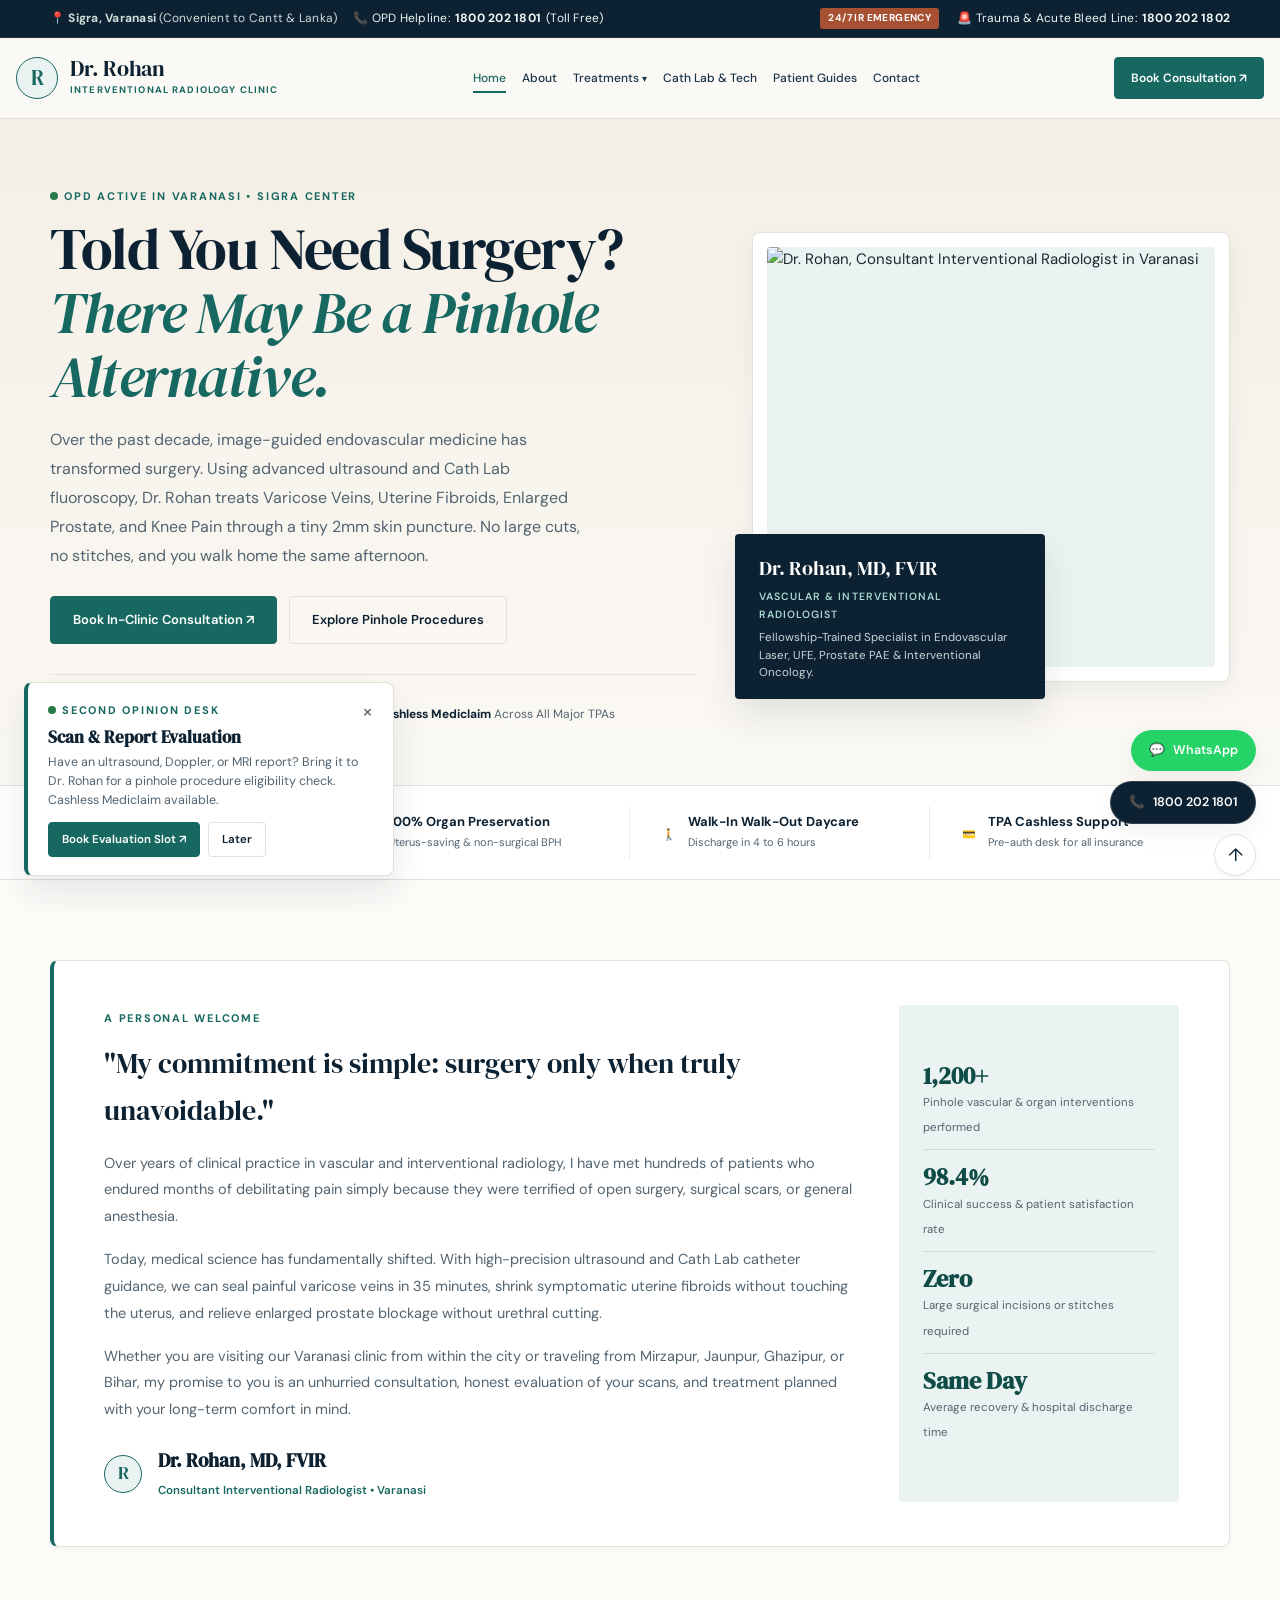
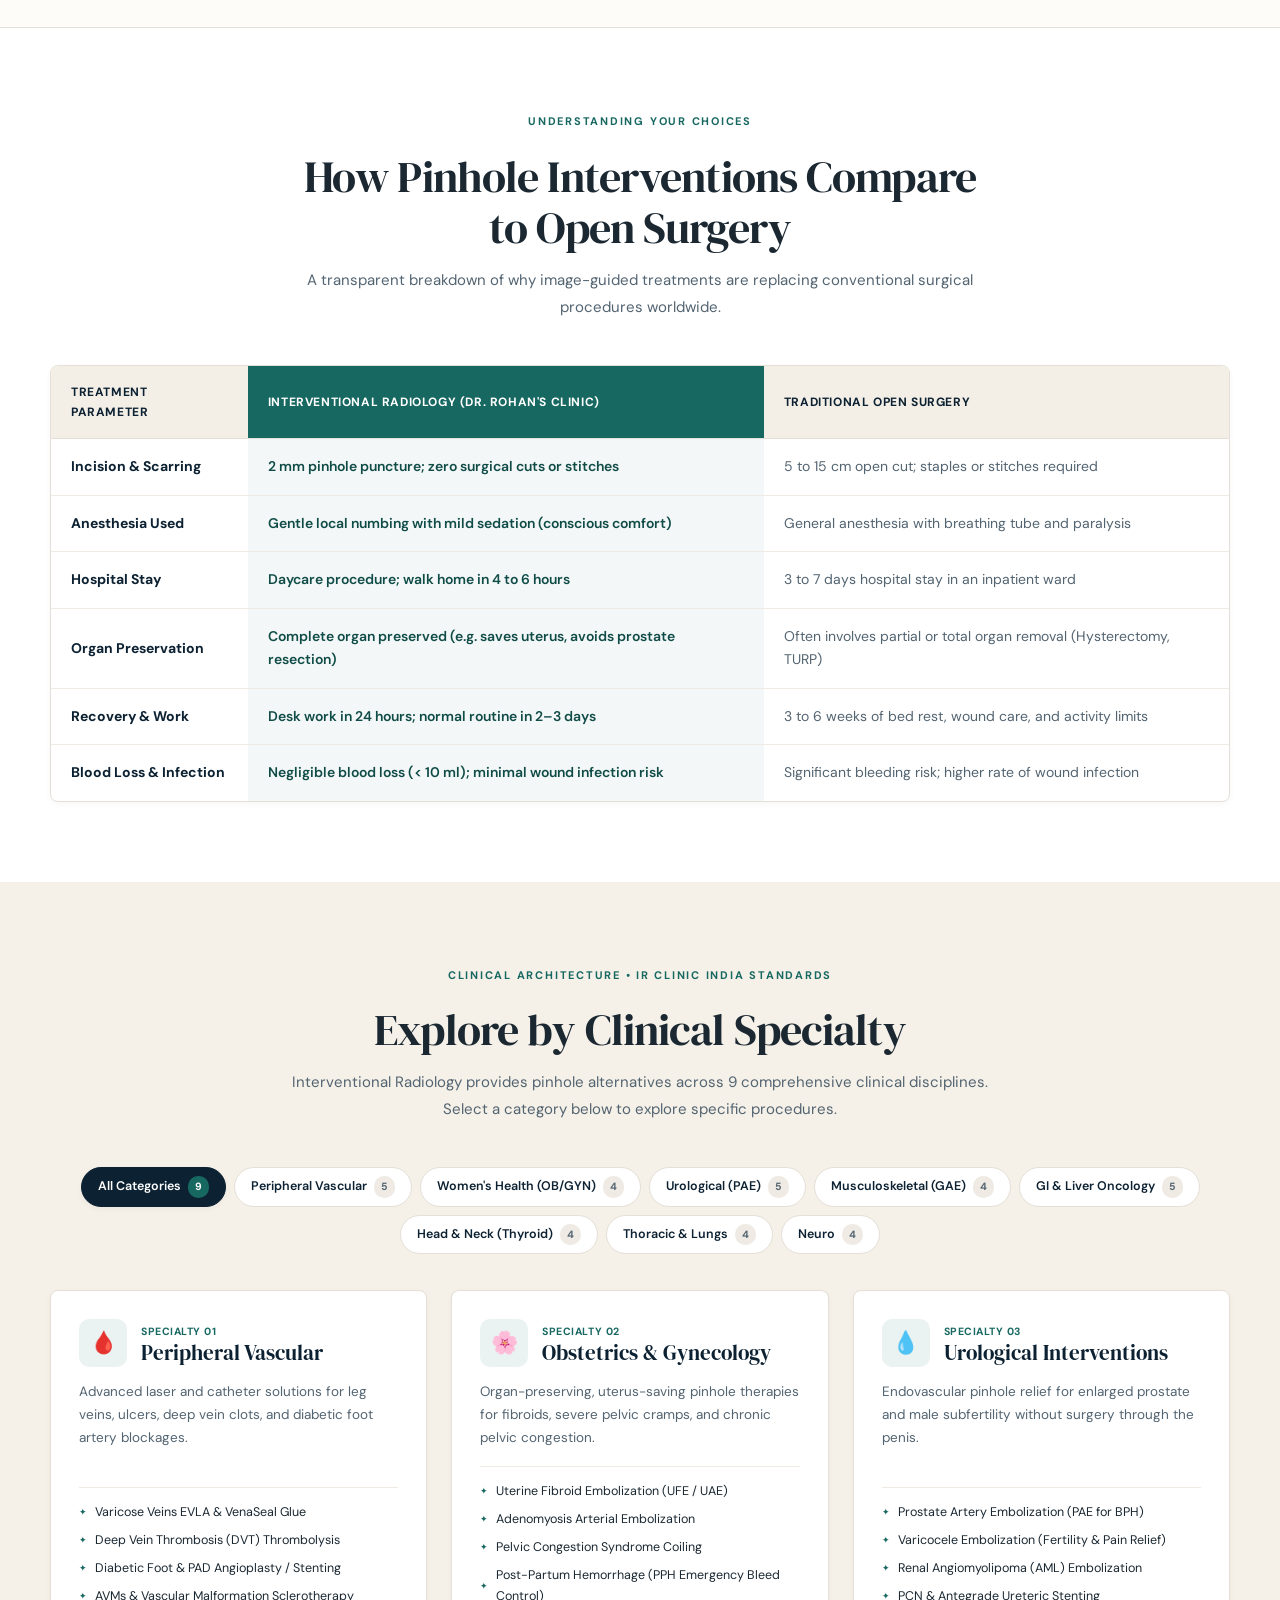
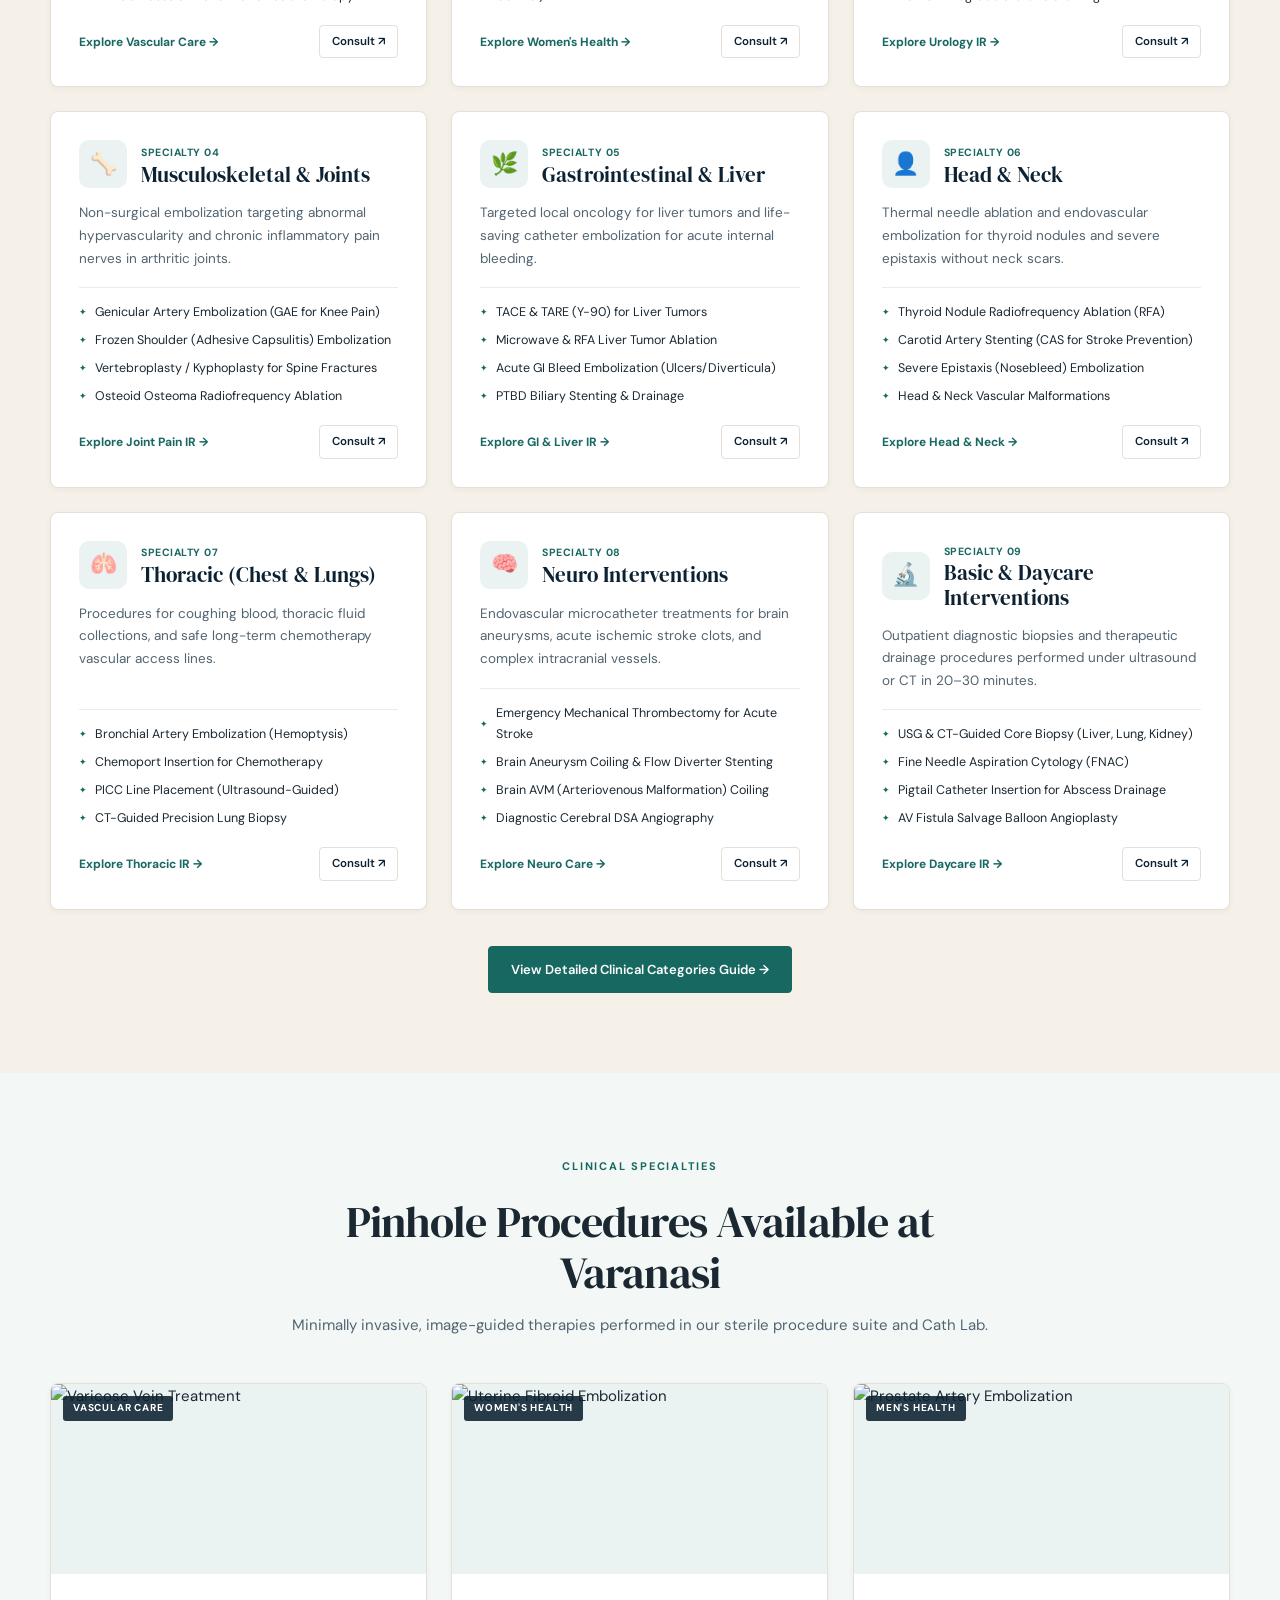
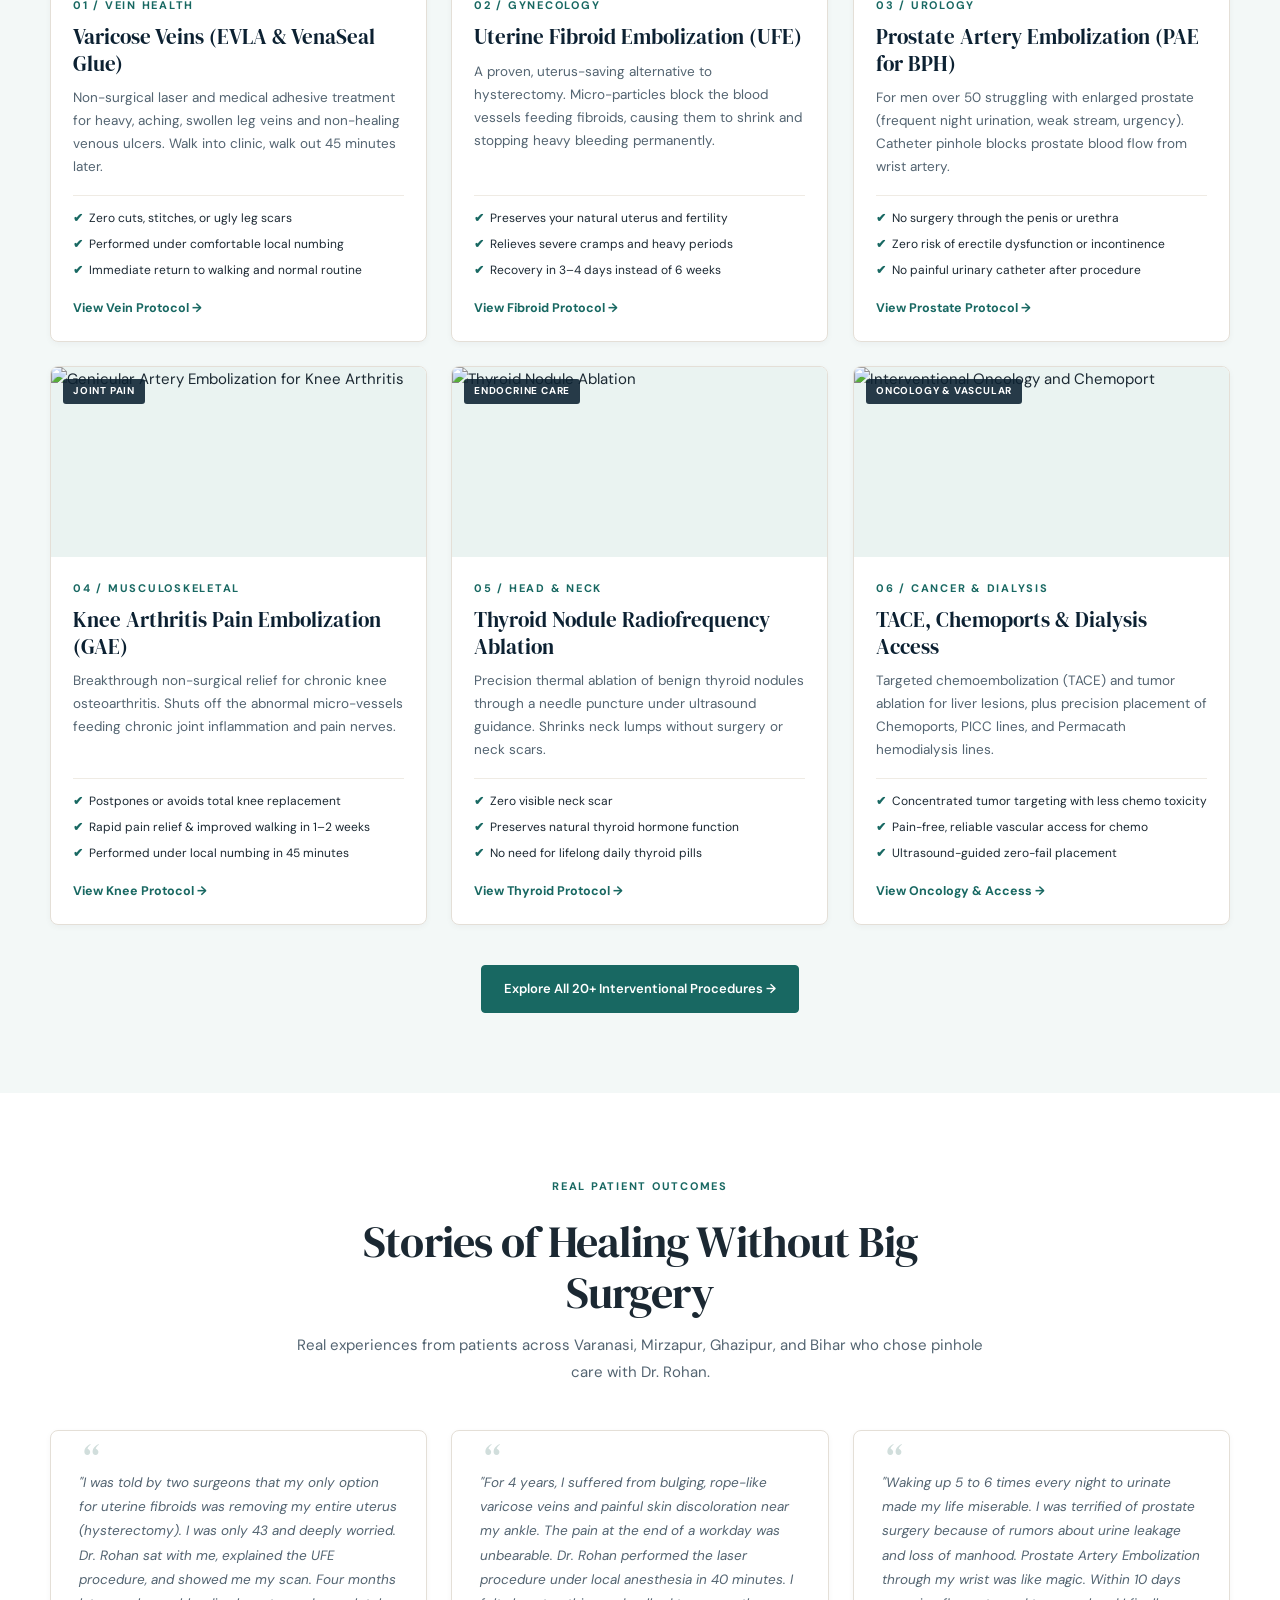
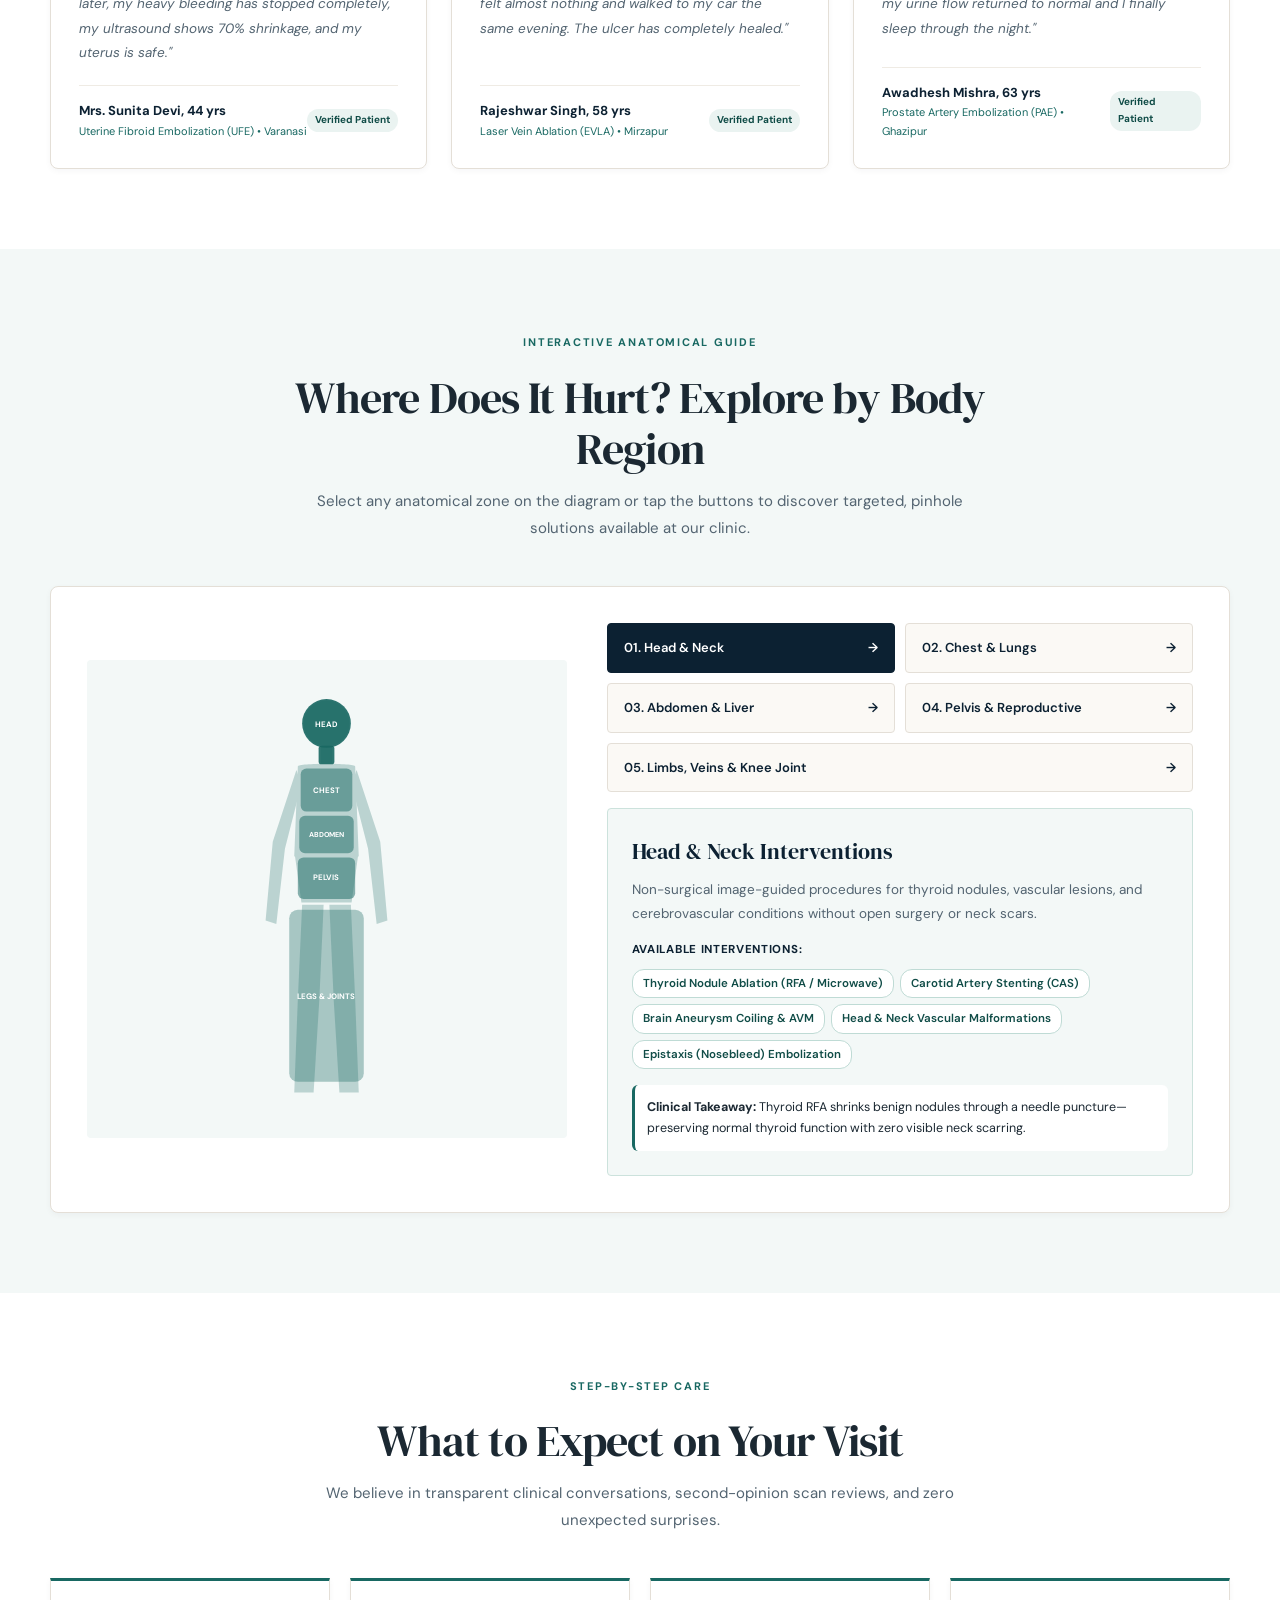
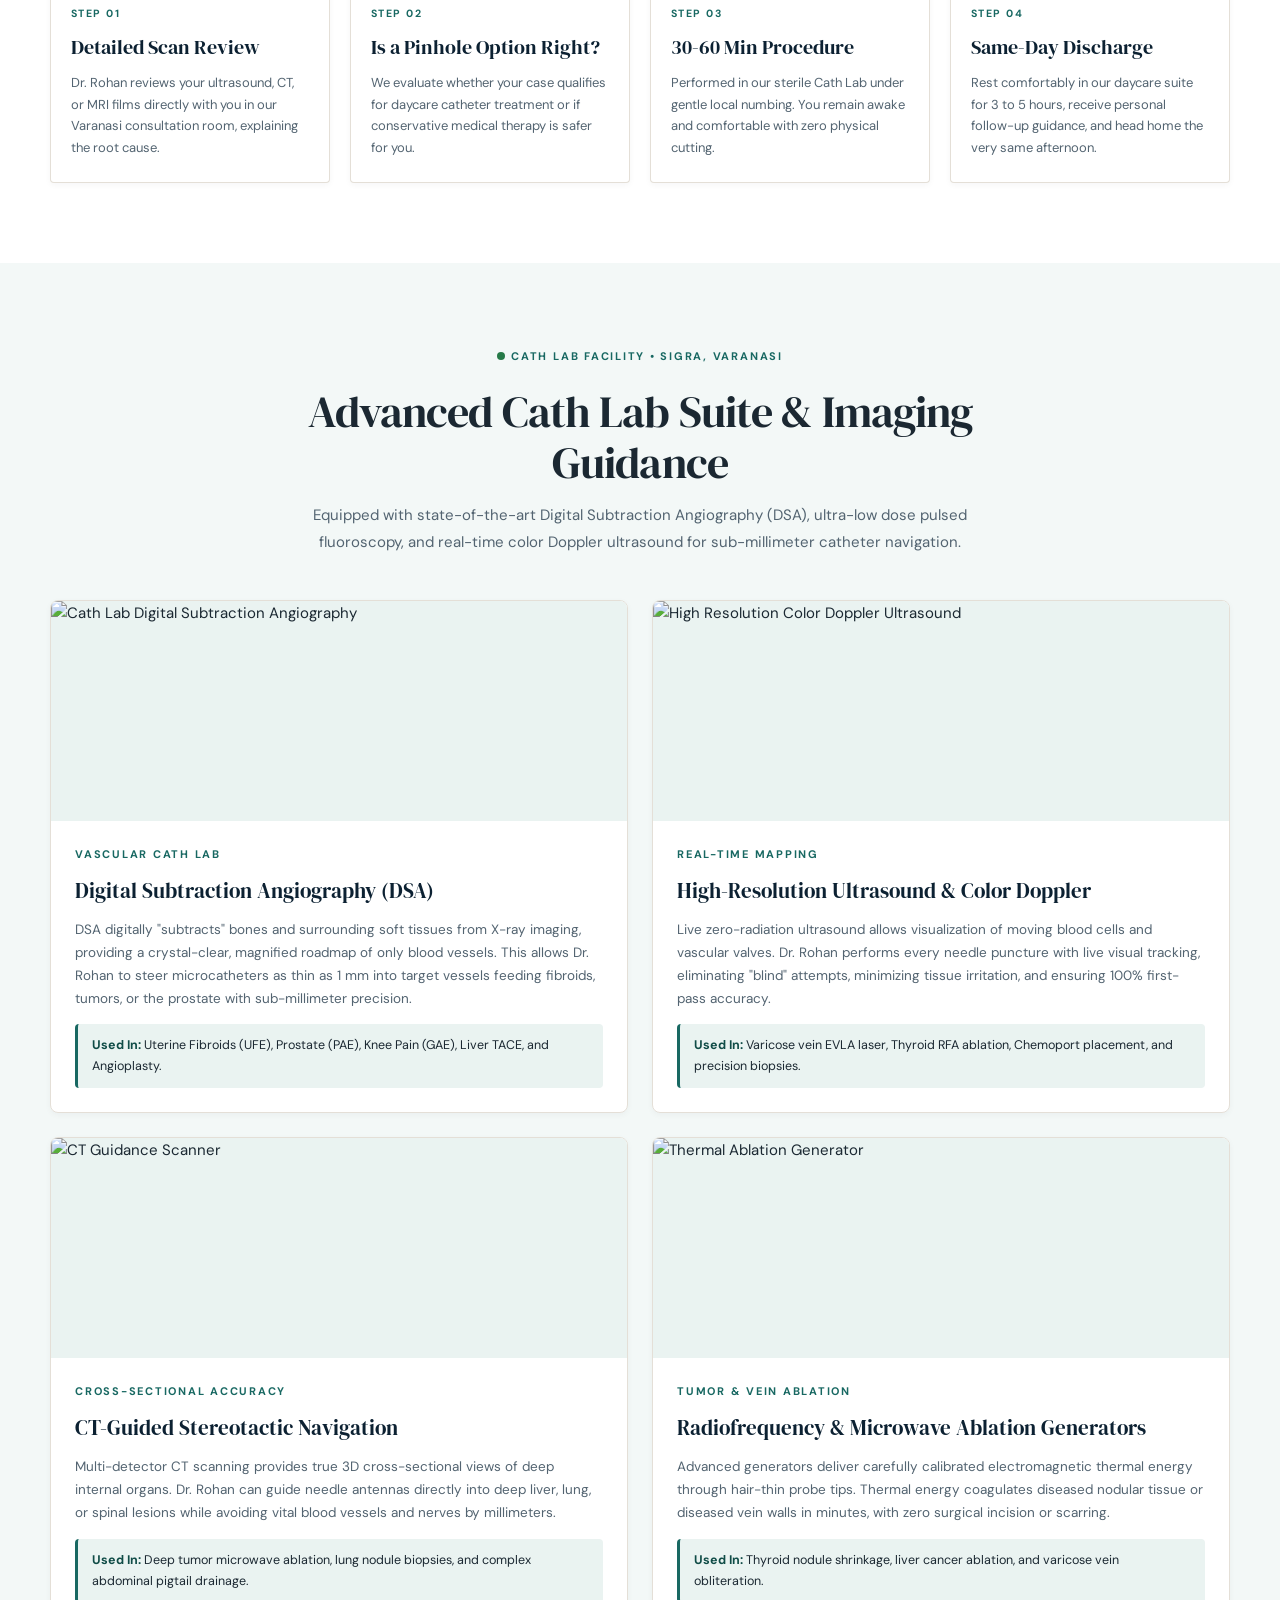
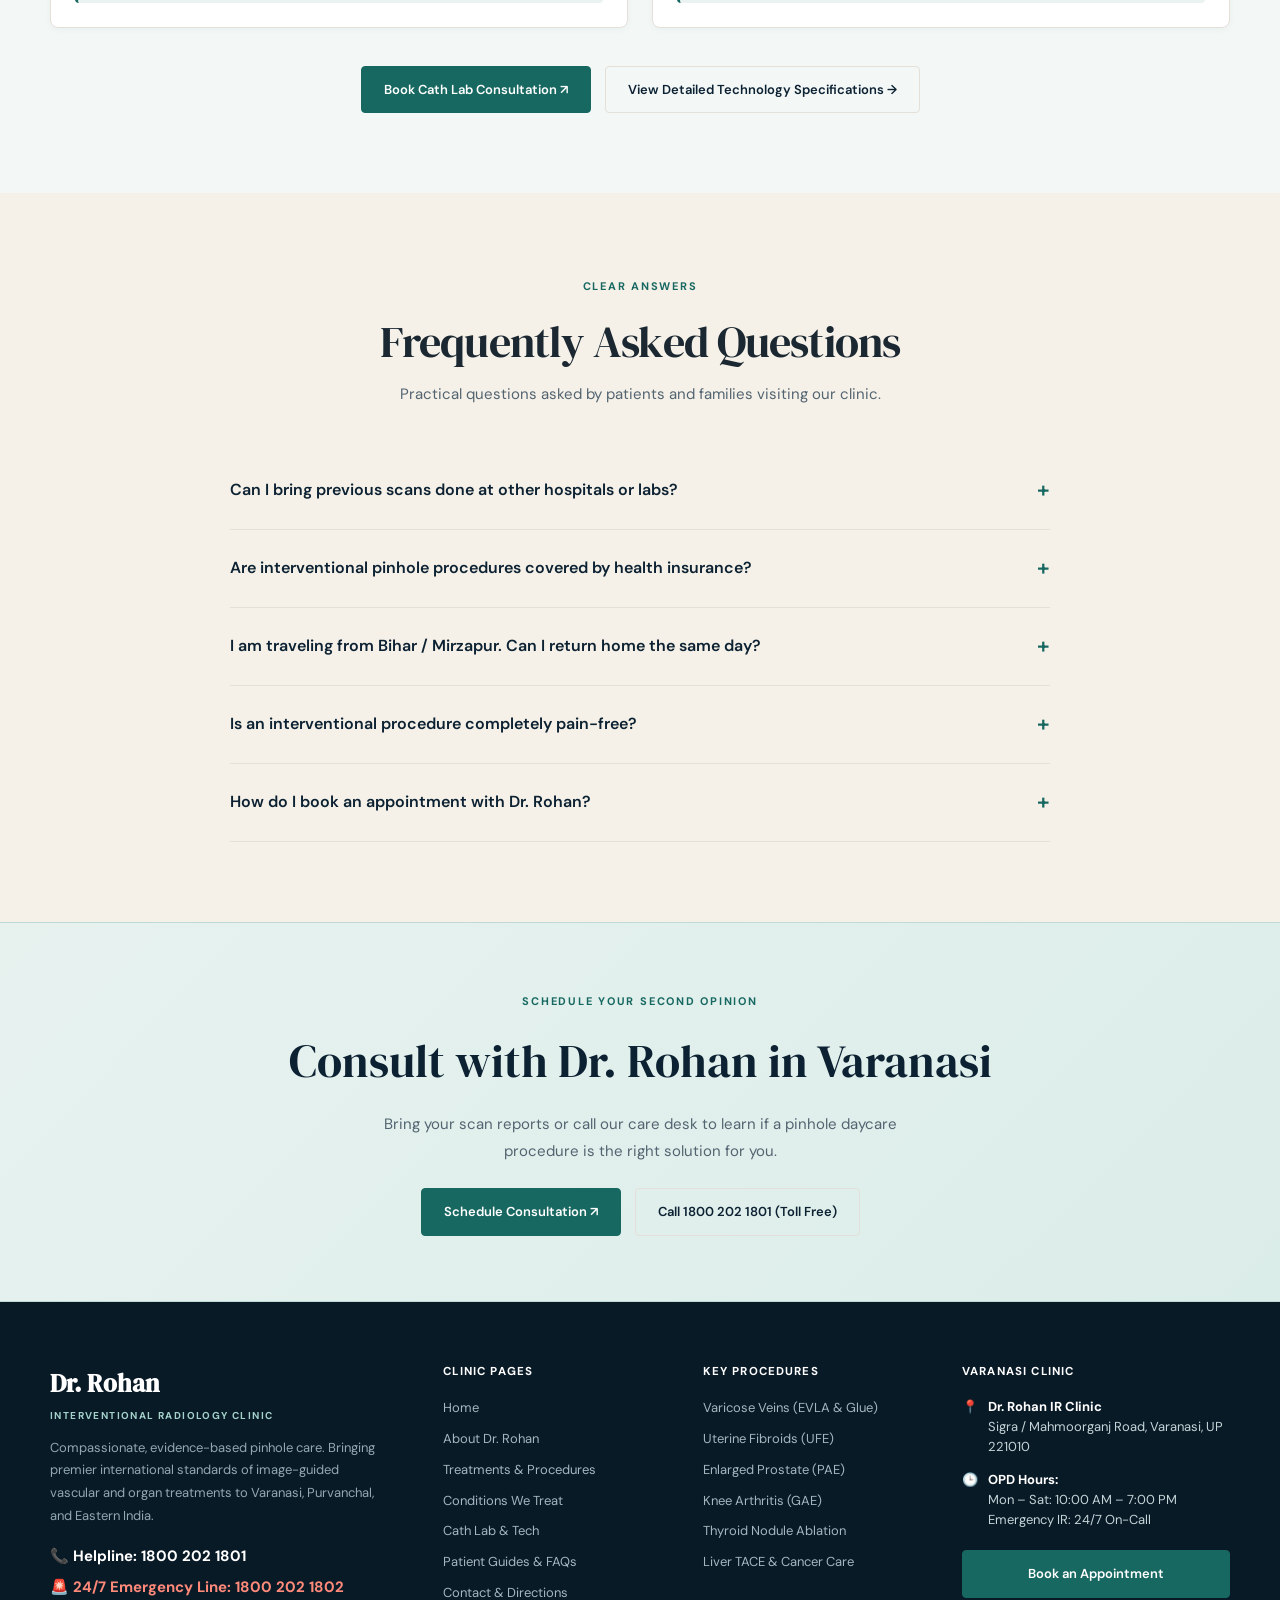
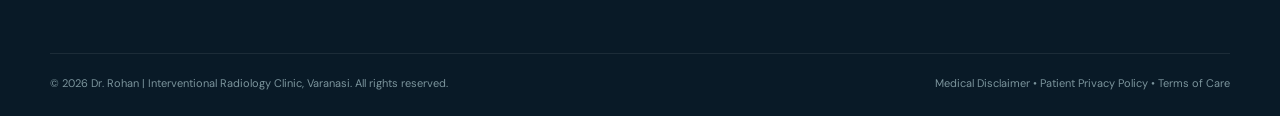
==== index.html @ 96f70ee6 "feat: add website pages, components, and media assets for Dr Rohan Interventional Radiology Clinic" ====
<!DOCTYPE html>
<html lang="en">
<head>
  <meta charset="UTF-8">
  <meta name="viewport" content="width=device-width, initial-scale=1.0">
  <meta name="description" content="Dr. Rohan | Senior Consultant Interventional Radiologist in Varanasi. Advanced pinhole treatments for Varicose Veins, Uterine Fibroids, Enlarged Prostate (PAE), Knee Arthritis (GAE), Thyroid, and Cancer care.">
  <title>Dr. Rohan | Interventional Radiology Clinic | Varanasi</title>
  <link rel="preconnect" href="https://fonts.googleapis.com">
  <link rel="preconnect" href="https://fonts.gstatic.com" crossorigin>
  <link href="https://fonts.googleapis.com/css2?family=DM+Sans:ital,wght@0,400;0,500;0,600;0,700;1,400&family=DM+Serif+Display:ital@0;1&display=swap" rel="stylesheet">
  <link rel="stylesheet" href="styles.css">
</head>
<body>

  <!-- TOP EMERGENCY & HELPLINE BAR -->
  <div class="topline">
    <div class="container">
      <div class="topline-left">
        <span>📍 <strong>Sigra, Varanasi</strong> (Convenient to Cantt & Lanka)</span>
        <a href="tel:18002021801">📞 OPD Helpline: <strong>1800 202 1801</strong> (Toll Free)</a>
      </div>
      <div class="topline-right">
        <span class="topline-badge">24/7 IR EMERGENCY</span>
        <a href="tel:18002021802">🚨 Trauma & Acute Bleed Line: <strong>1800 202 1802</strong></a>
      </div>
    </div>
  </div>

  <!-- NAVIGATION HEADER -->
  <header class="header">
    <div class="container nav">
      <a class="logo" href="index.html">
        <span class="logo-emblem">R</span>
        <div class="logo-text">
          <strong>Dr. Rohan</strong>
          <small>Interventional Radiology Clinic</small>
        </div>
      </a>

      <!-- Desktop Navlinks -->
      <nav class="navlinks">
        <a href="index.html" class="active">Home</a>
        <a href="about.html">About</a>
        <div class="nav-dropdown">
          <a href="treatments.html" class="nav-dropdown-trigger">
            Treatments <span class="dropdown-chevron">▾</span>
          </a>
          <div class="dropdown-menu">
            <a href="categories.html" class="dropdown-item">Categories</a>
            <a href="treatments.html" class="dropdown-item">Procedures</a>
            <a href="conditions.html" class="dropdown-item">Diseases</a>
            <a href="conditions.html#symptoms" class="dropdown-item">Symptoms</a>
          </div>
        </div>
        <a href="technology.html">Cath Lab & Tech</a>
        <a href="insights.html">Patient Guides</a>
        <a href="contact.html">Contact</a>
      </nav>

      <!-- Nav Actions -->
      <div class="nav-actions">
        <button class="btn" onclick="openBooking()">Book Consultation ↗</button>
        <button class="menu-toggle" onclick="toggleMenu()" aria-label="Toggle navigation menu">☰</button>
      </div>

      <!-- Mobile Navigation Drawer -->
      <nav class="mobile-nav" id="mobileNav">
        <a href="index.html" onclick="toggleMenu()">Home</a>
        <a href="about.html" onclick="toggleMenu()">About Dr. Rohan</a>
        <div class="mobile-dropdown">
          <button class="mobile-dropdown-btn" type="button" onclick="toggleMobileDropdown(this)">
            <span>Treatments</span>
            <span class="dropdown-chevron">▾</span>
          </button>
          <div class="mobile-dropdown-content">
            <a href="categories.html" onclick="toggleMenu()">Categories</a>
            <a href="treatments.html" onclick="toggleMenu()">Procedures</a>
            <a href="conditions.html" onclick="toggleMenu()">Diseases</a>
            <a href="conditions.html#symptoms" onclick="toggleMenu()">Symptoms</a>
          </div>
        </div>
        <a href="technology.html" onclick="toggleMenu()">Cath Lab & Tech</a>
        <a href="insights.html" onclick="toggleMenu()">Patient Guides</a>
        <a href="contact.html" onclick="toggleMenu()">Contact</a>
        <button class="btn" onclick="toggleMenu(); openBooking();">Book Consultation ↗</button>
      </nav>
    </div>
  </header>

  <main>
    <!-- HERO SECTION -->
    <section class="hero" id="home">
      <div class="container hero-grid">
        <div>
          <span class="kicker"><span class="pulse-dot"></span>OPD Active in Varanasi • Sigra Center</span>
          <h1>Told You Need Surgery?<br><em>There May Be a Pinhole Alternative.</em></h1>
          <p class="hero-copy">
            Over the past decade, image-guided endovascular medicine has transformed surgery. Using advanced ultrasound and Cath Lab fluoroscopy, Dr. Rohan treats Varicose Veins, Uterine Fibroids, Enlarged Prostate, and Knee Pain through a tiny 2mm skin puncture. No large cuts, no stitches, and you walk home the same afternoon.
          </p>
          <div class="hero-actions">
            <button class="btn" onclick="openBooking()">Book In-Clinic Consultation ↗</button>
            <a class="btn secondary" href="treatments.html">Explore Pinhole Procedures</a>
          </div>

          <div class="hero-trust-bar">
            <div class="rating-pill">
              <span class="stars">★★★★★</span>
              <span><strong>4.9 / 5.0</strong> (180+ Google Reviews)</span>
            </div>
            <div class="hero-meta-item">
              <span>💳</span>
              <span><strong>Cashless Mediclaim</strong> Across All Major TPAs</span>
            </div>
          </div>
        </div>

        <div class="doctor-hero-frame">
          <img class="doctor-portrait" src="https://images.unsplash.com/photo-1622253692010-333f2da6031d?auto=format&fit=crop&w=900&q=80" alt="Dr. Rohan, Consultant Interventional Radiologist in Varanasi" onerror="this.onerror=null;this.src='https://images.unsplash.com/photo-1582750433449-648ed127bb54?auto=format&fit=crop&w=900&q=80'">
          <div class="doctor-card-meta">
            <strong>Dr. Rohan, MD, FVIR</strong>
            <small>VASCULAR & INTERVENTIONAL RADIOLOGIST</small>
            <p>Fellowship-Trained Specialist in Endovascular Laser, UFE, Prostate PAE & Interventional Oncology.</p>
          </div>
        </div>
      </div>
    </section>

    <!-- ACCREDITATIONS & CLINICAL STANDARDS BAR (REPLACES AI MARQUEE) -->
    <section class="accreditation-bar">
      <div class="container accreditation-grid">
        <div class="accreditation-item">
          <span class="accreditation-icon">🏥</span>
          <div>
            <strong>Advanced Cath Lab & DSA</strong>
            <span>Sub-millimeter catheter navigation</span>
          </div>
        </div>
        <div class="accreditation-item">
          <span class="accreditation-icon">🛡️</span>
          <div>
            <strong>100% Organ Preservation</strong>
            <span>Uterus-saving & non-surgical BPH</span>
          </div>
        </div>
        <div class="accreditation-item">
          <span class="accreditation-icon">🚶</span>
          <div>
            <strong>Walk-In Walk-Out Daycare</strong>
            <span>Discharge in 4 to 6 hours</span>
          </div>
        </div>
        <div class="accreditation-item">
          <span class="accreditation-icon">💳</span>
          <div>
            <strong>TPA Cashless Support</strong>
            <span>Pre-auth desk for all insurance</span>
          </div>
        </div>
      </div>
    </section>

    <!-- DOCTOR'S PERSONAL LETTER (HUMAN WARMTH) -->
    <section class="section doctor-letter-section" id="about">
      <div class="container">
        <div class="doctor-letter-box">
          <div class="doctor-letter-content">
            <span class="kicker">A Personal Welcome</span>
            <h3>"My commitment is simple: surgery only when truly unavoidable."</h3>
            <p>
              Over years of clinical practice in vascular and interventional radiology, I have met hundreds of patients who endured months of debilitating pain simply because they were terrified of open surgery, surgical scars, or general anesthesia.
            </p>
            <p>
              Today, medical science has fundamentally shifted. With high-precision ultrasound and Cath Lab catheter guidance, we can seal painful varicose veins in 35 minutes, shrink symptomatic uterine fibroids without touching the uterus, and relieve enlarged prostate blockage without urethral cutting.
            </p>
            <p>
              Whether you are visiting our Varanasi clinic from within the city or traveling from Mirzapur, Jaunpur, Ghazipur, or Bihar, my promise to you is an unhurried consultation, honest evaluation of your scans, and treatment planned with your long-term comfort in mind.
            </p>
            <div class="doctor-signature">
              <div class="logo-emblem" style="width:38px;height:38px;font-size:18px;">R</div>
              <div class="doctor-signature-text">
                <strong>Dr. Rohan, MD, FVIR</strong>
                <span>Consultant Interventional Radiologist • Varanasi</span>
              </div>
            </div>
          </div>

          <div class="doctor-letter-sidebar">
            <div class="sidebar-stat">
              <b>1,200+</b>
              <span>Pinhole vascular & organ interventions performed</span>
            </div>
            <div class="sidebar-stat">
              <b>98.4%</b>
              <span>Clinical success & patient satisfaction rate</span>
            </div>
            <div class="sidebar-stat">
              <b>Zero</b>
              <span>Large surgical incisions or stitches required</span>
            </div>
            <div class="sidebar-stat">
              <b>Same Day</b>
              <span>Average recovery & hospital discharge time</span>
            </div>
          </div>
        </div>
      </div>
    </section>

    <!-- COMPARISON: PINHOLE IR VS TRADITIONAL SURGERY -->
    <section class="section white">
      <div class="container">
        <div class="section-head center">
          <span class="kicker">Understanding Your Choices</span>
          <h2>How Pinhole Interventions Compare to Open Surgery</h2>
          <p>A transparent breakdown of why image-guided treatments are replacing conventional surgical procedures worldwide.</p>
        </div>

        <div class="comparison-table-wrap">
          <table class="comparison-table">
            <thead>
              <tr>
                <th>Treatment Parameter</th>
                <th class="highlight">Interventional Radiology (Dr. Rohan's Clinic)</th>
                <th>Traditional Open Surgery</th>
              </tr>
            </thead>
            <tbody>
              <tr>
                <td><strong>Incision & Scarring</strong></td>
                <td class="highlight">2 mm pinhole puncture; zero surgical cuts or stitches</td>
                <td>5 to 15 cm open cut; staples or stitches required</td>
              </tr>
              <tr>
                <td><strong>Anesthesia Used</strong></td>
                <td class="highlight">Gentle local numbing with mild sedation (conscious comfort)</td>
                <td>General anesthesia with breathing tube and paralysis</td>
              </tr>
              <tr>
                <td><strong>Hospital Stay</strong></td>
                <td class="highlight">Daycare procedure; walk home in 4 to 6 hours</td>
                <td>3 to 7 days hospital stay in an inpatient ward</td>
              </tr>
              <tr>
                <td><strong>Organ Preservation</strong></td>
                <td class="highlight">Complete organ preserved (e.g. saves uterus, avoids prostate resection)</td>
                <td>Often involves partial or total organ removal (Hysterectomy, TURP)</td>
              </tr>
              <tr>
                <td><strong>Recovery & Work</strong></td>
                <td class="highlight">Desk work in 24 hours; normal routine in 2–3 days</td>
                <td>3 to 6 weeks of bed rest, wound care, and activity limits</td>
              </tr>
              <tr>
                <td><strong>Blood Loss & Infection</strong></td>
                <td class="highlight">Negligible blood loss (&lt; 10 ml); minimal wound infection risk</td>
                <td>Significant bleeding risk; higher rate of wound infection</td>
              </tr>
            </tbody>
          </table>
        </div>
      </div>
    </section>

    <!-- CLINICAL CATEGORIES & SPECIALTIES (MATCHING IR CLINIC INDIA ARCHITECTURE) -->
    <section class="section sand" id="categories">
      <div class="container">
        <div class="section-head center">
          <span class="kicker">Clinical Architecture • IR Clinic India Standards</span>
          <h2>Explore by Clinical Specialty</h2>
          <p>Interventional Radiology provides pinhole alternatives across 9 comprehensive clinical disciplines. Select a category below to explore specific procedures.</p>
        </div>

        <!-- Category Filter Tabs -->
        <div class="category-filter-bar">
          <button class="category-filter-tab active" onclick="filterCategory('all', this)">
            All Categories <span class="tab-count">9</span>
          </button>
          <button class="category-filter-tab" onclick="filterCategory('vascular', this)">
            Peripheral Vascular <span class="tab-count">5</span>
          </button>
          <button class="category-filter-tab" onclick="filterCategory('obgyn', this)">
            Women's Health (OB/GYN) <span class="tab-count">4</span>
          </button>
          <button class="category-filter-tab" onclick="filterCategory('urology', this)">
            Urological (PAE) <span class="tab-count">5</span>
          </button>
          <button class="category-filter-tab" onclick="filterCategory('msk', this)">
            Musculoskeletal (GAE) <span class="tab-count">4</span>
          </button>
          <button class="category-filter-tab" onclick="filterCategory('gi', this)">
            GI & Liver Oncology <span class="tab-count">5</span>
          </button>
          <button class="category-filter-tab" onclick="filterCategory('headneck', this)">
            Head & Neck (Thyroid) <span class="tab-count">4</span>
          </button>
          <button class="category-filter-tab" onclick="filterCategory('thoracic', this)">
            Thoracic & Lungs <span class="tab-count">4</span>
          </button>
          <button class="category-filter-tab" onclick="filterCategory('neuro', this)">
            Neuro <span class="tab-count">4</span>
          </button>
        </div>

        <div class="category-cards-grid">
          <!-- 1. Peripheral Vascular -->
          <article class="category-specialty-card" data-cat="vascular">
            <div class="category-card-header">
              <div class="category-card-icon">🩸</div>
              <div>
                <small>SPECIALTY 01</small>
                <h3>Peripheral Vascular</h3>
              </div>
            </div>
            <p class="category-card-desc">Advanced laser and catheter solutions for leg veins, ulcers, deep vein clots, and diabetic foot artery blockages.</p>
            <ul class="category-procedures-list">
              <li>Varicose Veins EVLA & VenaSeal Glue</li>
              <li>Deep Vein Thrombosis (DVT) Thrombolysis</li>
              <li>Diabetic Foot & PAD Angioplasty / Stenting</li>
              <li>AVMs & Vascular Malformation Sclerotherapy</li>
            </ul>
            <div class="category-card-footer">
              <a class="category-action-link" href="treatments.html#varicose">Explore Vascular Care →</a>
              <button class="btn secondary" style="padding:6px 12px;font-size:11.5px;" onclick="openBooking('Peripheral Vascular')">Consult ↗</button>
            </div>
          </article>

          <!-- 2. Obstetrics & Gynecology -->
          <article class="category-specialty-card" data-cat="obgyn">
            <div class="category-card-header">
              <div class="category-card-icon">🌸</div>
              <div>
                <small>SPECIALTY 02</small>
                <h3>Obstetrics & Gynecology</h3>
              </div>
            </div>
            <p class="category-card-desc">Organ-preserving, uterus-saving pinhole therapies for fibroids, severe pelvic cramps, and chronic pelvic congestion.</p>
            <ul class="category-procedures-list">
              <li>Uterine Fibroid Embolization (UFE / UAE)</li>
              <li>Adenomyosis Arterial Embolization</li>
              <li>Pelvic Congestion Syndrome Coiling</li>
              <li>Post-Partum Hemorrhage (PPH Emergency Bleed Control)</li>
            </ul>
            <div class="category-card-footer">
              <a class="category-action-link" href="treatments.html#fibroids">Explore Women's Health →</a>
              <button class="btn secondary" style="padding:6px 12px;font-size:11.5px;" onclick="openBooking('Uterine Fibroids (UFE)')">Consult ↗</button>
            </div>
          </article>

          <!-- 3. Urological -->
          <article class="category-specialty-card" data-cat="urology">
            <div class="category-card-header">
              <div class="category-card-icon">💧</div>
              <div>
                <small>SPECIALTY 03</small>
                <h3>Urological Interventions</h3>
              </div>
            </div>
            <p class="category-card-desc">Endovascular pinhole relief for enlarged prostate and male subfertility without surgery through the penis.</p>
            <ul class="category-procedures-list">
              <li>Prostate Artery Embolization (PAE for BPH)</li>
              <li>Varicocele Embolization (Fertility & Pain Relief)</li>
              <li>Renal Angiomyolipoma (AML) Embolization</li>
              <li>PCN & Antegrade Ureteric Stenting</li>
            </ul>
            <div class="category-card-footer">
              <a class="category-action-link" href="treatments.html#prostate">Explore Urology IR →</a>
              <button class="btn secondary" style="padding:6px 12px;font-size:11.5px;" onclick="openBooking('Prostate PAE / Urology')">Consult ↗</button>
            </div>
          </article>

          <!-- 4. Musculoskeletal -->
          <article class="category-specialty-card" data-cat="msk">
            <div class="category-card-header">
              <div class="category-card-icon">🦴</div>
              <div>
                <small>SPECIALTY 04</small>
                <h3>Musculoskeletal & Joints</h3>
              </div>
            </div>
            <p class="category-card-desc">Non-surgical embolization targeting abnormal hypervascularity and chronic inflammatory pain nerves in arthritic joints.</p>
            <ul class="category-procedures-list">
              <li>Genicular Artery Embolization (GAE for Knee Pain)</li>
              <li>Frozen Shoulder (Adhesive Capsulitis) Embolization</li>
              <li>Vertebroplasty / Kyphoplasty for Spine Fractures</li>
              <li>Osteoid Osteoma Radiofrequency Ablation</li>
            </ul>
            <div class="category-card-footer">
              <a class="category-action-link" href="treatments.html#knee">Explore Joint Pain IR →</a>
              <button class="btn secondary" style="padding:6px 12px;font-size:11.5px;" onclick="openBooking('Knee Pain (GAE)')">Consult ↗</button>
            </div>
          </article>

          <!-- 5. Gastrointestinal & Hepatobiliary -->
          <article class="category-specialty-card" data-cat="gi">
            <div class="category-card-header">
              <div class="category-card-icon">🌿</div>
              <div>
                <small>SPECIALTY 05</small>
                <h3>Gastrointestinal & Liver</h3>
              </div>
            </div>
            <p class="category-card-desc">Targeted local oncology for liver tumors and life-saving catheter embolization for acute internal bleeding.</p>
            <ul class="category-procedures-list">
              <li>TACE & TARE (Y-90) for Liver Tumors</li>
              <li>Microwave & RFA Liver Tumor Ablation</li>
              <li>Acute GI Bleed Embolization (Ulcers/Diverticula)</li>
              <li>PTBD Biliary Stenting & Drainage</li>
            </ul>
            <div class="category-card-footer">
              <a class="category-action-link" href="treatments.html#oncology">Explore GI & Liver IR →</a>
              <button class="btn secondary" style="padding:6px 12px;font-size:11.5px;" onclick="openBooking('Liver TACE / GI')">Consult ↗</button>
            </div>
          </article>

          <!-- 6. Head & Neck -->
          <article class="category-specialty-card" data-cat="headneck">
            <div class="category-card-header">
              <div class="category-card-icon">👤</div>
              <div>
                <small>SPECIALTY 06</small>
                <h3>Head & Neck</h3>
              </div>
            </div>
            <p class="category-card-desc">Thermal needle ablation and endovascular embolization for thyroid nodules and severe epistaxis without neck scars.</p>
            <ul class="category-procedures-list">
              <li>Thyroid Nodule Radiofrequency Ablation (RFA)</li>
              <li>Carotid Artery Stenting (CAS for Stroke Prevention)</li>
              <li>Severe Epistaxis (Nosebleed) Embolization</li>
              <li>Head & Neck Vascular Malformations</li>
            </ul>
            <div class="category-card-footer">
              <a class="category-action-link" href="treatments.html#thyroid">Explore Head & Neck →</a>
              <button class="btn secondary" style="padding:6px 12px;font-size:11.5px;" onclick="openBooking('Thyroid RFA')">Consult ↗</button>
            </div>
          </article>

          <!-- 7. Thoracic & Pulmonary -->
          <article class="category-specialty-card" data-cat="thoracic">
            <div class="category-card-header">
              <div class="category-card-icon">🫁</div>
              <div>
                <small>SPECIALTY 07</small>
                <h3>Thoracic (Chest & Lungs)</h3>
              </div>
            </div>
            <p class="category-card-desc">Procedures for coughing blood, thoracic fluid collections, and safe long-term chemotherapy vascular access lines.</p>
            <ul class="category-procedures-list">
              <li>Bronchial Artery Embolization (Hemoptysis)</li>
              <li>Chemoport Insertion for Chemotherapy</li>
              <li>PICC Line Placement (Ultrasound-Guided)</li>
              <li>CT-Guided Precision Lung Biopsy</li>
            </ul>
            <div class="category-card-footer">
              <a class="category-action-link" href="treatments.html#dialysis">Explore Thoracic IR →</a>
              <button class="btn secondary" style="padding:6px 12px;font-size:11.5px;" onclick="openBooking('Thoracic & Chemoport')">Consult ↗</button>
            </div>
          </article>

          <!-- 8. Neuro Interventions -->
          <article class="category-specialty-card" data-cat="neuro">
            <div class="category-card-header">
              <div class="category-card-icon">🧠</div>
              <div>
                <small>SPECIALTY 08</small>
                <h3>Neuro Interventions</h3>
              </div>
            </div>
            <p class="category-card-desc">Endovascular microcatheter treatments for brain aneurysms, acute ischemic stroke clots, and complex intracranial vessels.</p>
            <ul class="category-procedures-list">
              <li>Emergency Mechanical Thrombectomy for Acute Stroke</li>
              <li>Brain Aneurysm Coiling & Flow Diverter Stenting</li>
              <li>Brain AVM (Arteriovenous Malformation) Coiling</li>
              <li>Diagnostic Cerebral DSA Angiography</li>
            </ul>
            <div class="category-card-footer">
              <a class="category-action-link" href="categories.html">Explore Neuro Care →</a>
              <button class="btn secondary" style="padding:6px 12px;font-size:11.5px;" onclick="openBooking('Neuro Intervention')">Consult ↗</button>
            </div>
          </article>

          <!-- 9. Basic & Daycare Interventions -->
          <article class="category-specialty-card" data-cat="basic">
            <div class="category-card-header">
              <div class="category-card-icon">🔬</div>
              <div>
                <small>SPECIALTY 09</small>
                <h3>Basic & Daycare Interventions</h3>
              </div>
            </div>
            <p class="category-card-desc">Outpatient diagnostic biopsies and therapeutic drainage procedures performed under ultrasound or CT in 20–30 minutes.</p>
            <ul class="category-procedures-list">
              <li>USG & CT-Guided Core Biopsy (Liver, Lung, Kidney)</li>
              <li>Fine Needle Aspiration Cytology (FNAC)</li>
              <li>Pigtail Catheter Insertion for Abscess Drainage</li>
              <li>AV Fistula Salvage Balloon Angioplasty</li>
            </ul>
            <div class="category-card-footer">
              <a class="category-action-link" href="categories.html">Explore Daycare IR →</a>
              <button class="btn secondary" style="padding:6px 12px;font-size:11.5px;" onclick="openBooking('Daycare Biopsy / Drainage')">Consult ↗</button>
            </div>
          </article>
        </div>

        <div style="text-align:center;margin-top:36px;">
          <a class="btn" href="categories.html">View Detailed Clinical Categories Guide →</a>
        </div>
      </div>
    </section>

    <!-- CORE CLINICAL PROCEDURES -->
    <section class="section soft" id="treatments">
      <div class="container">
        <div class="section-head center">
          <span class="kicker">Clinical Specialties</span>
          <h2>Pinhole Procedures Available at Varanasi</h2>
          <p>Minimally invasive, image-guided therapies performed in our sterile procedure suite and Cath Lab.</p>
        </div>

        <div class="treatments-grid">
          <!-- 1. Varicose Veins -->
          <article class="treatment-card">
            <div class="treatment-img-wrap">
              <span class="treatment-pill">Vascular Care</span>
              <img src="https://images.unsplash.com/photo-1576091160399-112ba8d25d1d?auto=format&fit=crop&w=700&q=80" alt="Varicose Vein Treatment" onerror="this.onerror=null;this.src='https://images.unsplash.com/photo-1559757175-0eb30cd8c063?auto=format&fit=crop&w=700&q=80'">
            </div>
            <div class="treatment-body">
              <span class="kicker" style="margin-bottom:4px;">01 / VEIN HEALTH</span>
              <h3>Varicose Veins (EVLA & VenaSeal Glue)</h3>
              <p>Non-surgical laser and medical adhesive treatment for heavy, aching, swollen leg veins and non-healing venous ulcers. Walk into clinic, walk out 45 minutes later.</p>
              <div class="treatment-perks">
                <span>Zero cuts, stitches, or ugly leg scars</span>
                <span>Performed under comfortable local numbing</span>
                <span>Immediate return to walking and normal routine</span>
              </div>
              <a class="treatment-link" href="treatments.html#varicose">View Vein Protocol →</a>
            </div>
          </article>

          <!-- 2. Uterine Fibroids (UFE) -->
          <article class="treatment-card">
            <div class="treatment-img-wrap">
              <span class="treatment-pill">Women's Health</span>
              <img src="https://images.unsplash.com/photo-1579684385127-1ef15d508118?auto=format&fit=crop&w=700&q=80" alt="Uterine Fibroid Embolization" onerror="this.onerror=null;this.src='https://images.unsplash.com/photo-1516549655169-df83a0774514?auto=format&fit=crop&w=700&q=80'">
            </div>
            <div class="treatment-body">
              <span class="kicker" style="margin-bottom:4px;">02 / GYNECOLOGY</span>
              <h3>Uterine Fibroid Embolization (UFE)</h3>
              <p>A proven, uterus-saving alternative to hysterectomy. Micro-particles block the blood vessels feeding fibroids, causing them to shrink and stopping heavy bleeding permanently.</p>
              <div class="treatment-perks">
                <span>Preserves your natural uterus and fertility</span>
                <span>Relieves severe cramps and heavy periods</span>
                <span>Recovery in 3–4 days instead of 6 weeks</span>
              </div>
              <a class="treatment-link" href="treatments.html#fibroids">View Fibroid Protocol →</a>
            </div>
          </article>

          <!-- 3. Prostate (PAE) -->
          <article class="treatment-card">
            <div class="treatment-img-wrap">
              <span class="treatment-pill">Men's Health</span>
              <img src="https://images.unsplash.com/photo-1584982751601-97dcc096659c?auto=format&fit=crop&w=700&q=80" alt="Prostate Artery Embolization" onerror="this.onerror=null;this.src='https://images.unsplash.com/photo-1579684385127-1ef15d508118?auto=format&fit=crop&w=700&q=80'">
            </div>
            <div class="treatment-body">
              <span class="kicker" style="margin-bottom:4px;">03 / UROLOGY</span>
              <h3>Prostate Artery Embolization (PAE for BPH)</h3>
              <p>For men over 50 struggling with enlarged prostate (frequent night urination, weak stream, urgency). Catheter pinhole blocks prostate blood flow from wrist artery.</p>
              <div class="treatment-perks">
                <span>No surgery through the penis or urethra</span>
                <span>Zero risk of erectile dysfunction or incontinence</span>
                <span>No painful urinary catheter after procedure</span>
              </div>
              <a class="treatment-link" href="treatments.html#prostate">View Prostate Protocol →</a>
            </div>
          </article>

          <!-- 4. Knee Arthritis (GAE) -->
          <article class="treatment-card">
            <div class="treatment-img-wrap">
              <span class="treatment-pill">Joint Pain</span>
              <img src="https://images.unsplash.com/photo-1584515979956-d9f6e5d09982?auto=format&fit=crop&w=700&q=80" alt="Genicular Artery Embolization for Knee Arthritis" onerror="this.onerror=null;this.src='https://images.unsplash.com/photo-1576091160399-112ba8d25d1d?auto=format&fit=crop&w=700&q=80'">
            </div>
            <div class="treatment-body">
              <span class="kicker" style="margin-bottom:4px;">04 / MUSCULOSKELETAL</span>
              <h3>Knee Arthritis Pain Embolization (GAE)</h3>
              <p>Breakthrough non-surgical relief for chronic knee osteoarthritis. Shuts off the abnormal micro-vessels feeding chronic joint inflammation and pain nerves.</p>
              <div class="treatment-perks">
                <span>Postpones or avoids total knee replacement</span>
                <span>Rapid pain relief & improved walking in 1–2 weeks</span>
                <span>Performed under local numbing in 45 minutes</span>
              </div>
              <a class="treatment-link" href="treatments.html#knee">View Knee Protocol →</a>
            </div>
          </article>

          <!-- 5. Thyroid Nodule Ablation -->
          <article class="treatment-card">
            <div class="treatment-img-wrap">
              <span class="treatment-pill">Endocrine Care</span>
              <img src="https://images.unsplash.com/photo-1511174511562-5f7f18b874f8?auto=format&fit=crop&w=700&q=80" alt="Thyroid Nodule Ablation" onerror="this.onerror=null;this.src='https://images.unsplash.com/photo-1583912267550-d6c2b7d6c3e8?auto=format&fit=crop&w=700&q=80'">
            </div>
            <div class="treatment-body">
              <span class="kicker" style="margin-bottom:4px;">05 / HEAD & NECK</span>
              <h3>Thyroid Nodule Radiofrequency Ablation</h3>
              <p>Precision thermal ablation of benign thyroid nodules through a needle puncture under ultrasound guidance. Shrinks neck lumps without surgery or neck scars.</p>
              <div class="treatment-perks">
                <span>Zero visible neck scar</span>
                <span>Preserves natural thyroid hormone function</span>
                <span>No need for lifelong daily thyroid pills</span>
              </div>
              <a class="treatment-link" href="treatments.html#thyroid">View Thyroid Protocol →</a>
            </div>
          </article>

          <!-- 6. Oncology & Dialysis Access -->
          <article class="treatment-card">
            <div class="treatment-img-wrap">
              <span class="treatment-pill">Oncology & Vascular</span>
              <img src="https://images.unsplash.com/photo-1516549655169-df83a0774514?auto=format&fit=crop&w=700&q=80" alt="Interventional Oncology and Chemoport" onerror="this.onerror=null;this.src='https://images.unsplash.com/photo-1579684385127-1ef15d508118?auto=format&fit=crop&w=700&q=80'">
            </div>
            <div class="treatment-body">
              <span class="kicker" style="margin-bottom:4px;">06 / CANCER & DIALYSIS</span>
              <h3>TACE, Chemoports & Dialysis Access</h3>
              <p>Targeted chemoembolization (TACE) and tumor ablation for liver lesions, plus precision placement of Chemoports, PICC lines, and Permacath hemodialysis lines.</p>
              <div class="treatment-perks">
                <span>Concentrated tumor targeting with less chemo toxicity</span>
                <span>Pain-free, reliable vascular access for chemo</span>
                <span>Ultrasound-guided zero-fail placement</span>
              </div>
              <a class="treatment-link" href="treatments.html#oncology">View Oncology & Access →</a>
            </div>
          </article>
        </div>

        <div style="text-align:center;margin-top:40px;">
          <a class="btn" href="treatments.html">Explore All 20+ Interventional Procedures →</a>
        </div>
      </div>
    </section>

    <!-- REAL PATIENT STORIES (AUTHENTIC HUMAN PROOF) -->
    <section class="section white">
      <div class="container">
        <div class="section-head center">
          <span class="kicker">Real Patient Outcomes</span>
          <h2>Stories of Healing Without Big Surgery</h2>
          <p>Real experiences from patients across Varanasi, Mirzapur, Ghazipur, and Bihar who chose pinhole care with Dr. Rohan.</p>
        </div>

        <div class="stories-grid">
          <!-- Story 1 -->
          <div class="story-card">
            <div class="story-quote">
              "I was told by two surgeons that my only option for uterine fibroids was removing my entire uterus (hysterectomy). I was only 43 and deeply worried. Dr. Rohan sat with me, explained the UFE procedure, and showed me my scan. Four months later, my heavy bleeding has stopped completely, my ultrasound shows 70% shrinkage, and my uterus is safe."
            </div>
            <div class="story-author">
              <div>
                <strong>Mrs. Sunita Devi, 44 yrs</strong>
                <small>Uterine Fibroid Embolization (UFE) • Varanasi</small>
              </div>
              <span class="verified-tag">Verified Patient</span>
            </div>
          </div>

          <!-- Story 2 -->
          <div class="story-card">
            <div class="story-quote">
              "For 4 years, I suffered from bulging, rope-like varicose veins and painful skin discoloration near my ankle. The pain at the end of a workday was unbearable. Dr. Rohan performed the laser procedure under local anesthesia in 40 minutes. I felt almost nothing and walked to my car the same evening. The ulcer has completely healed."
            </div>
            <div class="story-author">
              <div>
                <strong>Rajeshwar Singh, 58 yrs</strong>
                <small>Laser Vein Ablation (EVLA) • Mirzapur</small>
              </div>
              <span class="verified-tag">Verified Patient</span>
            </div>
          </div>

          <!-- Story 3 -->
          <div class="story-card">
            <div class="story-quote">
              "Waking up 5 to 6 times every night to urinate made my life miserable. I was terrified of prostate surgery because of rumors about urine leakage and loss of manhood. Prostate Artery Embolization through my wrist was like magic. Within 10 days my urine flow returned to normal and I finally sleep through the night."
            </div>
            <div class="story-author">
              <div>
                <strong>Awadhesh Mishra, 63 yrs</strong>
                <small>Prostate Artery Embolization (PAE) • Ghazipur</small>
              </div>
              <span class="verified-tag">Verified Patient</span>
            </div>
          </div>
        </div>
      </div>
    </section>

    <!-- INTERACTIVE BODY EXPLORER -->
    <section class="section soft" id="explorer">
      <div class="container">
        <div class="section-head center">
          <span class="kicker">Interactive Anatomical Guide</span>
          <h2>Where Does It Hurt? Explore by Body Region</h2>
          <p>Select any anatomical zone on the diagram or tap the buttons to discover targeted, pinhole solutions available at our clinic.</p>
        </div>

        <div class="body-explorer-grid">
          <!-- Interactive Silhouette Vector -->
          <div class="body-silhouette-container">
            <svg class="body-svg" viewBox="0 0 300 600" fill="none" xmlns="http://www.w3.org/2000/svg">
              <g id="bodyBase" opacity="0.25" fill="#186862">
                <circle cx="150" cy="55" r="32"/>
                <rect x="142" y="87" width="16" height="25" rx="4"/>
                <path d="M110 115 C110 110, 190 110, 190 115 L195 240 C195 245, 105 245, 105 240 Z"/>
                <path d="M106 240 C106 240, 194 240, 194 240 L185 305 L115 305 Z"/>
                <path d="M108 120 L75 220 L65 330 L80 335 L92 230 L115 140 Z"/>
                <path d="M192 120 L225 220 L235 330 L220 335 L208 230 L185 140 Z"/>
                <path d="M116 308 L110 440 L105 570 L132 570 L140 440 L146 308 Z"/>
                <path d="M184 308 L190 440 L195 570 L168 570 L160 440 L154 308 Z"/>
              </g>

              <!-- Interactive Clickable Zones -->
              <g class="body-zone-btn active" data-zone="head" onclick="selectBodyZone('head')">
                <circle cx="150" cy="55" r="34" fill="#186862" opacity="0.6"/>
                <rect x="139" y="86" width="22" height="26" rx="4" fill="#186862" opacity="0.6"/>
                <text x="150" y="60" text-anchor="middle" fill="#fff" font-size="11" font-weight="bold">HEAD</text>
              </g>

              <g class="body-zone-btn" data-zone="chest" onclick="selectBodyZone('chest')">
                <rect x="114" y="118" width="72" height="60" rx="8" fill="#186862" opacity="0.5"/>
                <text x="150" y="152" text-anchor="middle" fill="#fff" font-size="11" font-weight="bold">CHEST</text>
              </g>

              <g class="body-zone-btn" data-zone="abdomen" onclick="selectBodyZone('abdomen')">
                <rect x="112" y="184" width="76" height="52" rx="8" fill="#186862" opacity="0.5"/>
                <text x="150" y="214" text-anchor="middle" fill="#fff" font-size="10" font-weight="bold">ABDOMEN</text>
              </g>

              <g class="body-zone-btn" data-zone="pelvis" onclick="selectBodyZone('pelvis')">
                <rect x="110" y="242" width="80" height="58" rx="8" fill="#186862" opacity="0.5"/>
                <text x="150" y="274" text-anchor="middle" fill="#fff" font-size="11" font-weight="bold">PELVIS</text>
              </g>

              <g class="body-zone-btn" data-zone="limbs" onclick="selectBodyZone('limbs')">
                <rect x="98" y="315" width="104" height="240" rx="12" fill="#186862" opacity="0.35"/>
                <text x="150" y="440" text-anchor="middle" fill="#fff" font-size="11" font-weight="bold">LEGS & JOINTS</text>
              </g>
            </svg>
          </div>

          <!-- Controls & Detailed Info -->
          <div class="body-controls">
            <div class="body-pill-grid">
              <button class="body-pill active" data-zone="head" onclick="selectBodyZone('head')">
                01. Head & Neck <span>→</span>
              </button>
              <button class="body-pill" data-zone="chest" onclick="selectBodyZone('chest')">
                02. Chest & Lungs <span>→</span>
              </button>
              <button class="body-pill" data-zone="abdomen" onclick="selectBodyZone('abdomen')">
                03. Abdomen & Liver <span>→</span>
              </button>
              <button class="body-pill" data-zone="pelvis" onclick="selectBodyZone('pelvis')">
                04. Pelvis & Reproductive <span>→</span>
              </button>
              <button class="body-pill" data-zone="limbs" onclick="selectBodyZone('limbs')" style="grid-column:span 2;">
                05. Limbs, Veins & Knee Joint <span>→</span>
              </button>
            </div>

            <!-- Dynamic Detail Display Card -->
            <div class="body-detail-card">
              <h3 id="bodyZoneTitle">Head & Neck Interventions</h3>
              <p id="bodyZoneDesc">Non-surgical image-guided procedures for thyroid nodules, vascular lesions, and cerebrovascular conditions without open surgery or neck scars.</p>
              
              <div style="font-size:11.5px;font-weight:700;color:var(--oxford);margin-bottom:6px;text-transform:uppercase;letter-spacing:0.06em;">
                Available Interventions:
              </div>
              <div class="condition-tags" id="bodyZoneTreatments">
                <span class="condition-tag">Thyroid Nodule Ablation (RFA / Microwave)</span>
                <span class="condition-tag">Carotid Artery Stenting (CAS)</span>
                <span class="condition-tag">Brain Aneurysm Coiling & AVM</span>
                <span class="condition-tag">Head & Neck Vascular Malformations</span>
                <span class="condition-tag">Epistaxis (Nosebleed) Embolization</span>
              </div>

              <div style="margin-top:16px;padding:12px;background:#fff;border-radius:6px;border-left:3px solid var(--teal);font-size:12.5px;color:var(--ink);">
                <strong>Clinical Takeaway:</strong> <span id="bodyZoneHighlight">Thyroid RFA shrinks benign nodules through a needle puncture—preserving normal thyroid function with zero visible neck scarring.</span>
              </div>
            </div>
          </div>
        </div>
      </div>
    </section>

    <!-- PATIENT JOURNEY / CARE TIMELINE -->
    <section class="section white">
      <div class="container">
        <div class="section-head center">
          <span class="kicker">Step-By-Step Care</span>
          <h2>What to Expect on Your Visit</h2>
          <p>We believe in transparent clinical conversations, second-opinion scan reviews, and zero unexpected surprises.</p>
        </div>

        <div class="journey-grid">
          <div class="journey-step">
            <span class="step-number">STEP 01</span>
            <h3>Detailed Scan Review</h3>
            <p>Dr. Rohan reviews your ultrasound, CT, or MRI films directly with you in our Varanasi consultation room, explaining the root cause.</p>
          </div>
          <div class="journey-step">
            <span class="step-number">STEP 02</span>
            <h3>Is a Pinhole Option Right?</h3>
            <p>We evaluate whether your case qualifies for daycare catheter treatment or if conservative medical therapy is safer for you.</p>
          </div>
          <div class="journey-step">
            <span class="step-number">STEP 03</span>
            <h3>30-60 Min Procedure</h3>
            <p>Performed in our sterile Cath Lab under gentle local numbing. You remain awake and comfortable with zero physical cutting.</p>
          </div>
          <div class="journey-step">
            <span class="step-number">STEP 04</span>
            <h3>Same-Day Discharge</h3>
            <p>Rest comfortably in our daycare suite for 3 to 5 hours, receive personal follow-up guidance, and head home the very same afternoon.</p>
          </div>
        </div>
      </div>
    </section>

    <!-- CATH LAB & ADVANCED TECHNOLOGY SUITE -->
    <section class="section soft" id="cathlab">
      <div class="container">
        <div class="section-head center">
          <span class="kicker"><span class="pulse-dot"></span>Cath Lab Facility • Sigra, Varanasi</span>
          <h2>Advanced Cath Lab Suite & Imaging Guidance</h2>
          <p>
            Equipped with state-of-the-art Digital Subtraction Angiography (DSA), ultra-low dose pulsed fluoroscopy, and real-time color Doppler ultrasound for sub-millimeter catheter navigation.
          </p>
        </div>

        <div class="tech-showcase-grid">
          <!-- 1. Cath Lab DSA -->
          <div class="tech-item-card">
            <div class="tech-item-img">
              <img src="https://images.unsplash.com/photo-1516549655169-df83a0774514?auto=format&fit=crop&w=800&q=80" alt="Cath Lab Digital Subtraction Angiography" onerror="this.onerror=null;this.src='https://images.unsplash.com/photo-1579684385127-1ef15d508118?auto=format&fit=crop&w=800&q=80'">
            </div>
            <div class="tech-item-content">
              <span class="kicker" style="margin-bottom:4px;">VASCULAR CATH LAB</span>
              <h3>Digital Subtraction Angiography (DSA)</h3>
              <p>
                DSA digitally "subtracts" bones and surrounding soft tissues from X-ray imaging, providing a crystal-clear, magnified roadmap of only blood vessels. This allows Dr. Rohan to steer microcatheters as thin as 1 mm into target vessels feeding fibroids, tumors, or the prostate with sub-millimeter precision.
              </p>
              <div class="solution-box">
                <strong>Used In:</strong> Uterine Fibroids (UFE), Prostate (PAE), Knee Pain (GAE), Liver TACE, and Angioplasty.
              </div>
            </div>
          </div>

          <!-- 2. High-Resolution Ultrasound & Doppler -->
          <div class="tech-item-card">
            <div class="tech-item-img">
              <img src="https://images.unsplash.com/photo-1579684385127-1ef15d508118?auto=format&fit=crop&w=800&q=80" alt="High Resolution Color Doppler Ultrasound" onerror="this.onerror=null;this.src='https://images.unsplash.com/photo-1511174511562-5f7f18b874f8?auto=format&fit=crop&w=800&q=80'">
            </div>
            <div class="tech-item-content">
              <span class="kicker" style="margin-bottom:4px;">REAL-TIME MAPPING</span>
              <h3>High-Resolution Ultrasound & Color Doppler</h3>
              <p>
                Live zero-radiation ultrasound allows visualization of moving blood cells and vascular valves. Dr. Rohan performs every needle puncture with live visual tracking, eliminating "blind" attempts, minimizing tissue irritation, and ensuring 100% first-pass accuracy.
              </p>
              <div class="solution-box">
                <strong>Used In:</strong> Varicose vein EVLA laser, Thyroid RFA ablation, Chemoport placement, and precision biopsies.
              </div>
            </div>
          </div>

          <!-- 3. CT-Guided Stereotactic Navigation -->
          <div class="tech-item-card">
            <div class="tech-item-img">
              <img src="https://images.unsplash.com/photo-1511174511562-5f7f18b874f8?auto=format&fit=crop&w=800&q=80" alt="CT Guidance Scanner" onerror="this.onerror=null;this.src='https://images.unsplash.com/photo-1584982751601-97dcc096659c?auto=format&fit=crop&w=800&q=80'">
            </div>
            <div class="tech-item-content">
              <span class="kicker" style="margin-bottom:4px;">CROSS-SECTIONAL ACCURACY</span>
              <h3>CT-Guided Stereotactic Navigation</h3>
              <p>
                Multi-detector CT scanning provides true 3D cross-sectional views of deep internal organs. Dr. Rohan can guide needle antennas directly into deep liver, lung, or spinal lesions while avoiding vital blood vessels and nerves by millimeters.
              </p>
              <div class="solution-box">
                <strong>Used In:</strong> Deep tumor microwave ablation, lung nodule biopsies, and complex abdominal pigtail drainage.
              </div>
            </div>
          </div>

          <!-- 4. Thermal & Microwave Ablation Generators -->
          <div class="tech-item-card">
            <div class="tech-item-img">
              <img src="https://images.unsplash.com/photo-1584982751601-97dcc096659c?auto=format&fit=crop&w=800&q=80" alt="Thermal Ablation Generator" onerror="this.onerror=null;this.src='https://images.unsplash.com/photo-1576091160399-112ba8d25d1d?auto=format&fit=crop&w=800&q=80'">
            </div>
            <div class="tech-item-content">
              <span class="kicker" style="margin-bottom:4px;">TUMOR & VEIN ABLATION</span>
              <h3>Radiofrequency & Microwave Ablation Generators</h3>
              <p>
                Advanced generators deliver carefully calibrated electromagnetic thermal energy through hair-thin probe tips. Thermal energy coagulates diseased nodular tissue or diseased vein walls in minutes, with zero surgical incision or scarring.
              </p>
              <div class="solution-box">
                <strong>Used In:</strong> Thyroid nodule shrinkage, liver cancer ablation, and varicose vein obliteration.
              </div>
            </div>
          </div>
        </div>

        <div style="display:flex;gap:14px;justify-content:center;margin-top:38px;flex-wrap:wrap;">
          <button class="btn" onclick="openBooking('Cath Lab Consultation')">Book Cath Lab Consultation ↗</button>
          <a class="btn secondary" href="technology.html">View Detailed Technology Specifications →</a>
        </div>
      </div>
    </section>

    <!-- FREQUENTLY ASKED QUESTIONS -->
    <section class="section sand" id="faq">
      <div class="container">
        <div class="section-head center">
          <span class="kicker">Clear Answers</span>
          <h2>Frequently Asked Questions</h2>
          <p>Practical questions asked by patients and families visiting our clinic.</p>
        </div>

        <div class="faq-wrap">
          <div class="faq-item">
            <button class="faq-q" onclick="toggleFaq(this)">
              Can I bring previous scans done at other hospitals or labs?
              <span>+</span>
            </button>
            <div class="faq-a">
              Yes, absolutely. Please bring all previous ultrasound films, Doppler reports, CT scans, MRI CDs, and blood tests. Dr. Rohan will review your original imaging plates directly, saving you from repeating unnecessary diagnostic tests.
            </div>
          </div>

          <div class="faq-item">
            <button class="faq-q" onclick="toggleFaq(this)">
              Are interventional pinhole procedures covered by health insurance?
              <span>+</span>
            </button>
            <div class="faq-a">
              Yes. Almost all major Indian health insurance policies (Star Health, HDFC ERGO, Care, ICICI Lombard, Niva Bupa, etc.) and government TPAs approve daycare interventional radiology procedures under modern surgical clauses. Our insurance desk assists you with pre-authorization.
            </div>
          </div>

          <div class="faq-item">
            <button class="faq-q" onclick="toggleFaq(this)">
              I am traveling from Bihar / Mirzapur. Can I return home the same day?
              <span>+</span>
            </button>
            <div class="faq-a">
              Yes. For outpatient procedures such as Varicose Veins (EVLA), Thyroid RFA, and diagnostic biopsies, patients are discharged within 3 to 4 hours and can comfortably travel back by train or car on the same evening.
            </div>
          </div>

          <div class="faq-item">
            <button class="faq-q" onclick="toggleFaq(this)">
              Is an interventional procedure completely pain-free?
              <span>+</span>
            </button>
            <div class="faq-a">
              You will only feel a tiny pinch during the local numbing injection on the skin (like a small dental needle). Because the interior of blood vessels has no pain-sensing nerves, you feel no pain as the hair-thin catheter is guided inside your vascular system.
            </div>
          </div>

          <div class="faq-item">
            <button class="faq-q" onclick="toggleFaq(this)">
              How do I book an appointment with Dr. Rohan?
              <span>+</span>
            </button>
            <div class="faq-a">
              You can call our dedicated patient desk at <strong>1800 202 1801</strong>, send a message on WhatsApp, or click the "Book In-Clinic Consultation" button on this website to reserve your slot at our Sigra, Varanasi clinic.
            </div>
          </div>
        </div>
      </div>
    </section>

    <!-- CALL TO ACTION BANNER -->
    <section class="cta-banner">
      <div class="container">
        <span class="kicker">Schedule Your Second Opinion</span>
        <h2>Consult with Dr. Rohan in Varanasi</h2>
        <p>Bring your scan reports or call our care desk to learn if a pinhole daycare procedure is the right solution for you.</p>
        <div style="display:flex;gap:14px;justify-content:center;flex-wrap:wrap;">
          <button class="btn" onclick="openBooking()">Schedule Consultation ↗</button>
          <a class="btn secondary" href="tel:18002021801">Call 1800 202 1801 (Toll Free)</a>
        </div>
      </div>
    </section>
  </main>

  <!-- FOOTER -->
  <footer id="contact">
    <div class="container">
      <div class="footer-grid">
        <div class="footer-brand">
          <h3>Dr. Rohan</h3>
          <div class="footer-tagline">INTERVENTIONAL RADIOLOGY CLINIC</div>
          <p>
            Compassionate, evidence-based pinhole care. Bringing premier international standards of image-guided vascular and organ treatments to Varanasi, Purvanchal, and Eastern India.
          </p>
          <div style="margin-top:16px;">
            <a href="tel:18002021801" style="color:#fff;font-weight:700;display:inline-block;margin-bottom:6px;">📞 Helpline: 1800 202 1801</a><br>
            <a href="tel:18002021802" style="color:#ff8a7a;font-weight:700;">🚨 24/7 Emergency Line: 1800 202 1802</a>
          </div>
        </div>

        <div class="footer-col">
          <h4>CLINIC PAGES</h4>
          <a href="index.html">Home</a>
          <a href="about.html">About Dr. Rohan</a>
          <a href="treatments.html">Treatments & Procedures</a>
          <a href="conditions.html">Conditions We Treat</a>
          <a href="technology.html">Cath Lab & Tech</a>
          <a href="insights.html">Patient Guides & FAQs</a>
          <a href="contact.html">Contact & Directions</a>
        </div>

        <div class="footer-col">
          <h4>KEY PROCEDURES</h4>
          <a href="treatments.html#varicose">Varicose Veins (EVLA & Glue)</a>
          <a href="treatments.html#fibroids">Uterine Fibroids (UFE)</a>
          <a href="treatments.html#prostate">Enlarged Prostate (PAE)</a>
          <a href="treatments.html#knee">Knee Arthritis (GAE)</a>
          <a href="treatments.html#thyroid">Thyroid Nodule Ablation</a>
          <a href="treatments.html#oncology">Liver TACE & Cancer Care</a>
        </div>

        <div class="footer-col">
          <h4>VARANASI CLINIC</h4>
          <div class="footer-contact-item">
            <span>📍</span>
            <div>
              <b>Dr. Rohan IR Clinic</b><br>
              Sigra / Mahmoorganj Road, Varanasi, UP 221010
            </div>
          </div>
          <div class="footer-contact-item">
            <span>🕒</span>
            <div>
              <b>OPD Hours:</b><br>
              Mon – Sat: 10:00 AM – 7:00 PM<br>
              Emergency IR: 24/7 On-Call
            </div>
          </div>
          <button class="btn" onclick="openBooking()" style="margin-top:8px;width:100%;">Book an Appointment</button>
        </div>
      </div>

      <div class="copyright-bar">
        <span>© 2026 Dr. Rohan | Interventional Radiology Clinic, Varanasi. All rights reserved.</span>
        <span>Medical Disclaimer • Patient Privacy Policy • Terms of Care</span>
      </div>
    </div>
  </footer>

  <!-- MOBILE BOTTOM BAR -->
  <div class="mobile-cta">
    <button class="btn" onclick="openBooking()">Book Appointment ↗</button>
  </div>

  <!-- BOOKING MODAL -->
  <div class="modal" id="bookingModal">
    <div class="modal-card">
      <button class="modal-close" onclick="closeBooking()" aria-label="Close modal">×</button>
      <span class="kicker">Appointment Request</span>
      <h2>Consult with Dr. Rohan</h2>
      <p style="font-size:13px;color:var(--muted);margin-bottom:16px;">
        Share your details below. Our Varanasi patient care desk will call you back within 2 hours to confirm your consultation time.
      </p>

      <form id="bookingForm">
        <div class="form-grid">
          <div class="field">
            <label>Patient Full Name *</label>
            <input type="text" required placeholder="e.g. Ramesh Kumar">
          </div>
          <div class="field">
            <label>Mobile Number *</label>
            <input type="tel" required pattern="[0-9+ -]{10,15}" placeholder="e.g. 9876543210">
          </div>
        </div>

        <div class="form-grid">
          <div class="field">
            <label>City / Town</label>
            <input type="text" placeholder="e.g. Varanasi, Mirzapur, Patna">
          </div>
          <div class="field">
            <label>Condition / Procedure</label>
            <select id="procedureInterest">
              <option value="">Select Condition</option>
              <option value="Varicose Veins">Varicose Veins (EVLA / Glue)</option>
              <option value="Uterine Fibroids">Uterine Fibroids (UFE)</option>
              <option value="Enlarged Prostate">Enlarged Prostate / BPH (PAE)</option>
              <option value="Knee Arthritis">Knee Arthritis Pain (GAE)</option>
              <option value="Thyroid Nodule">Thyroid Nodule Ablation (RFA)</option>
              <option value="Liver TACE / Cancer">Liver Cancer (TACE / Ablation)</option>
              <option value="Varicocele">Varicocele Embolization</option>
              <option value="Dialysis Access">Dialysis Permacath / Fistula</option>
              <option value="Second Opinion Scan Review">Second Opinion Scan Review</option>
              <option value="Other">Other Interventional Consultation</option>
            </select>
          </div>
        </div>

        <div class="form-grid">
          <div class="field">
            <label>Preferred Visit Date</label>
            <input type="date" id="preferredDate">
          </div>
          <div class="field">
            <label>Preferred Time Slot</label>
            <select>
              <option>Morning (10:00 AM - 1:00 PM)</option>
              <option>Afternoon (1:00 PM - 4:00 PM)</option>
              <option>Evening (4:00 PM - 7:00 PM)</option>
            </select>
          </div>
        </div>

        <div class="field">
          <label>Brief Medical Concern or Scans Done (Optional)</label>
          <textarea rows="3" placeholder="Describe symptoms, duration, or any ultrasound / MRI done..."></textarea>
        </div>

        <label style="font-size:11px;color:var(--muted);display:flex;align-items:center;gap:8px;margin-bottom:14px;">
          <input type="checkbox" required style="width:auto;"> I consent to be contacted regarding this medical appointment.
        </label>

        <button type="submit" class="btn" style="width:100%;">Confirm Appointment Request →</button>

        <div class="form-confirmation" id="confirmation">
          <strong>Thank you! Your request has been recorded.</strong><br>
          Our Varanasi clinic coordinator will call you shortly on your provided mobile number. For immediate assistance, call <strong>1800 202 1801</strong>.
        </div>
      </form>
    </div>
  </div>

  <script src="main.js"></script>
</body>
</html>
---- styles.css ----
/* ==========================================================================
   DR. ROHAN | INTERVENTIONAL RADIOLOGY CLINIC — BESPOKE CLINICAL DESIGN
   Handcrafted, Human-Centred Editorial Aesthetic for Healthcare
   ========================================================================== */

:root {
  /* High-Trust Medical Palette */
  --oxford: #0c2132;
  --oxford-light: #18334a;
  --teal: #186862;
  --teal-dark: #104c47;
  --teal-soft: #eaf3f1;
  --teal-tint: #f3f8f7;
  --terracotta: #b85732;
  --terracotta-soft: #faede8;
  --canvas: #fbf9f5;
  --white: #ffffff;
  --ink: #1b2832;
  --muted: #536471;
  --muted-light: #7b8c98;
  --border: #e4dfd7;
  --border-light: #efebe4;
  --success: #267a48;
  
  /* Typography */
  --font-serif: "DM Serif Display", Georgia, "Times New Roman", serif;
  --font-sans: "DM Sans", -apple-system, BlinkMacSystemFont, "Segoe UI", Roboto, Helvetica, Arial, sans-serif;
  
  /* Elevation */
  --shadow-subtle: 0 2px 6px rgba(12, 33, 50, 0.04);
  --shadow-card: 0 8px 24px rgba(12, 33, 50, 0.06);
  --shadow-hover: 0 16px 36px rgba(12, 33, 50, 0.10);
  --radius-sm: 4px;
  --radius-md: 8px;
  --radius-lg: 12px;

  /* Aliases for legacy & cross-page compatibility */
  --line: var(--border);
  --serif: var(--font-serif);
  --sans: var(--font-sans);
  --teal-subtle: var(--teal-soft);
  --teal2: var(--teal-soft);
  --paper: var(--canvas);
}

/* Reset & Basics */
*, *::before, *::after { box-sizing: border-box; margin: 0; padding: 0; }
html { scroll-behavior: smooth; scroll-padding-top: 86px; }
body {
  background: var(--canvas);
  color: var(--ink);
  font-family: var(--font-sans);
  font-size: 15px;
  line-height: 1.68;
  -webkit-font-smoothing: antialiased;
}

a { color: inherit; text-decoration: none; transition: all 0.2s ease; }
button, input, select, textarea { font: inherit; }
img { max-width: 100%; display: block; }

.container {
  width: min(1180px, calc(100% - 40px));
  margin: 0 auto;
}

/* TOP EMERGENCY & HELPLINE BAR */
.topline {
  background: var(--oxford);
  color: #cfdedb;
  font-size: 12px;
  letter-spacing: 0.02em;
  border-bottom: 1px solid rgba(255, 255, 255, 0.07);
}
.topline .container {
  display: flex;
  justify-content: space-between;
  align-items: center;
  padding: 8px 0;
  flex-wrap: wrap;
  gap: 12px;
}
.topline-left {
  display: flex;
  align-items: center;
  gap: 16px;
  flex-wrap: wrap;
}
.topline-right {
  display: flex;
  align-items: center;
  gap: 18px;
  flex-wrap: wrap;
}
.topline a { color: #f0f7f5; display: inline-flex; align-items: center; gap: 5px; }
.topline a:hover { color: #a9dad3; text-decoration: underline; }
.topline-badge {
  background: rgba(184, 87, 50, 0.9);
  color: #fff;
  font-size: 10px;
  font-weight: 700;
  padding: 2px 8px;
  border-radius: 3px;
  letter-spacing: 0.04em;
}

/* HEADER & NAVBAR */
.header {
  position: sticky;
  top: 0;
  z-index: 100;
  background: rgba(251, 249, 245, 0.97);
  backdrop-filter: blur(10px);
  border-bottom: 1px solid var(--border);
}
.header .container {
  width: min(1360px, calc(100% - 32px));
  max-width: 1360px;
}
.nav {
  height: 80px;
  display: flex;
  align-items: center;
  justify-content: space-between;
  gap: 16px;
  position: relative;
}
.logo {
  display: flex;
  align-items: center;
  gap: 12px;
  flex-shrink: 0;
}
.logo-emblem {
  width: 42px;
  height: 42px;
  border: 1.5px solid var(--teal);
  background: var(--teal-soft);
  border-radius: 50%;
  display: grid;
  place-items: center;
  color: var(--teal);
  font-family: var(--font-serif);
  font-size: 21px;
  font-weight: 400;
  flex-shrink: 0;
}
.logo-text strong {
  display: block;
  font-family: var(--font-serif);
  font-size: 22px;
  font-weight: 400;
  line-height: 1.05;
  color: var(--oxford);
  letter-spacing: -0.01em;
  white-space: nowrap;
}
.logo-text small {
  display: block;
  font-size: 9.5px;
  letter-spacing: 0.12em;
  color: var(--teal);
  font-weight: 700;
  text-transform: uppercase;
  margin-top: 3px;
  white-space: nowrap;
}

.navlinks {
  display: flex;
  align-items: center;
  gap: clamp(8px, 1.25vw, 20px);
  font-size: clamp(12px, 0.86vw, 13.5px);
  font-weight: 500;
  color: var(--oxford-light);
  white-space: nowrap;
  flex-wrap: nowrap;
}
.navlinks a {
  padding: 8px 0;
  position: relative;
  white-space: nowrap;
  display: inline-block;
  line-height: 1.2;
}
.navlinks a:hover,
.navlinks a.active {
  color: var(--teal);
}
.navlinks a.active::after,
.nav-dropdown.active > .nav-dropdown-trigger::after {
  content: "";
  position: absolute;
  bottom: 0;
  left: 0;
  right: 0;
  height: 2px;
  background: var(--teal);
}

/* ==========================================================================
   DROPDOWN MENU (MATCHING EXACT VISUAL REFERENCE)
   ========================================================================== */
.nav-dropdown {
  position: relative;
  display: inline-flex;
  align-items: center;
}
.nav-dropdown-trigger {
  display: inline-flex;
  align-items: center;
  gap: 5px;
  cursor: pointer;
  padding: 8px 0;
  position: relative;
  white-space: nowrap;
  font-weight: 500;
  color: var(--oxford-light);
}
.nav-dropdown:hover > .nav-dropdown-trigger,
.nav-dropdown.active > .nav-dropdown-trigger {
  color: var(--teal);
}
.dropdown-chevron {
  font-size: 10px;
  transition: transform 0.25s ease;
  display: inline-block;
  line-height: 1;
}
.nav-dropdown:hover .dropdown-chevron,
.nav-dropdown.open .dropdown-chevron {
  transform: rotate(180deg);
}

.dropdown-menu {
  position: absolute;
  top: calc(100% + 10px);
  left: 50%;
  transform: translateX(-50%) translateY(8px);
  background: var(--white);
  border-radius: 14px;
  padding: 10px;
  width: 215px;
  min-width: 215px;
  box-shadow: 0 16px 36px rgba(12, 33, 50, 0.13), 0 2px 8px rgba(12, 33, 50, 0.04);
  border: 1px solid rgba(24, 104, 98, 0.10);
  opacity: 0;
  visibility: hidden;
  pointer-events: none;
  transition: opacity 0.22s ease, transform 0.22s ease, visibility 0.22s;
  z-index: 120;
  display: flex !important;
  flex-direction: column !important;
  gap: 7px !important;
  box-sizing: border-box !important;
}
.dropdown-menu::before {
  content: "";
  position: absolute;
  top: -14px;
  left: 0;
  right: 0;
  height: 16px;
}
.nav-dropdown:hover .dropdown-menu,
.nav-dropdown:focus-within .dropdown-menu,
.nav-dropdown.open .dropdown-menu {
  opacity: 1;
  visibility: visible;
  pointer-events: auto;
  transform: translateX(-50%) translateY(0);
}
.navlinks .dropdown-menu .dropdown-item,
.dropdown-item {
  display: block !important;
  width: 100% !important;
  box-sizing: border-box !important;
  padding: 12px 18px !important;
  margin: 0 !important;
  background: #f2f7f7 !important;
  color: #3b767a !important;
  font-weight: 600 !important;
  font-size: 14px !important;
  border-radius: 9px !important;
  text-decoration: none !important;
  transition: all 0.18s ease !important;
  white-space: nowrap !important;
  line-height: 1.2 !important;
  text-align: left !important;
}
.dropdown-item::after {
  display: none !important;
}
.navlinks .dropdown-menu .dropdown-item:hover,
.dropdown-item:hover,
.dropdown-item.active {
  background: #e2f0ee !important;
  color: #104c47 !important;
  transform: translateX(4px) !important;
}

/* Mobile Dropdown */
.mobile-dropdown {
  width: 100%;
  border-bottom: 1px solid var(--border);
  padding: 6px 0;
}
.mobile-dropdown-btn {
  width: 100%;
  display: flex;
  align-items: center;
  justify-content: space-between;
  background: none;
  border: none;
  font-size: 14.5px;
  font-weight: 500;
  color: var(--oxford);
  padding: 8px 0;
  cursor: pointer;
}
.mobile-dropdown-content {
  display: none;
  flex-direction: column;
  gap: 6px;
  padding: 8px 0 8px 12px;
}
.mobile-dropdown.open .mobile-dropdown-content {
  display: flex;
}
.mobile-dropdown.open .mobile-dropdown-btn .dropdown-chevron {
  transform: rotate(180deg);
}
.mobile-dropdown-content a {
  background: #f2f7f7;
  color: #3b767a !important;
  font-weight: 600;
  font-size: 13.5px;
  border-radius: 7px;
  padding: 9px 14px !important;
  border-bottom: none !important;
}

.nav-actions {
  display: flex;
  align-items: center;
  gap: 10px;
  flex-shrink: 0;
}
.nav-actions .btn {
  white-space: nowrap;
  padding: 10px 16px;
  font-size: 12px;
}

/* BUTTONS */
.btn {
  display: inline-flex;
  align-items: center;
  justify-content: center;
  gap: 8px;
  background: var(--teal);
  color: #ffffff;
  padding: 12px 22px;
  border: 1px solid var(--teal);
  border-radius: var(--radius-sm);
  font-size: 13px;
  font-weight: 600;
  cursor: pointer;
  transition: all 0.22s ease;
  white-space: nowrap;
}
.btn:hover {
  background: var(--teal-dark);
  border-color: var(--teal-dark);
  transform: translateY(-1px);
  box-shadow: var(--shadow-subtle);
  color: #fff;
}
.btn.secondary {
  background: transparent;
  color: var(--oxford);
  border-color: var(--border);
}
.btn.secondary:hover {
  background: var(--white);
  border-color: var(--oxford);
  color: var(--oxford);
}
.btn.outline {
  background: transparent;
  color: var(--teal);
  border-color: var(--teal);
}
.btn.outline:hover {
  background: var(--teal-soft);
}
.btn.terracotta {
  background: var(--terracotta);
  border-color: var(--terracotta);
  color: #fff;
}
.btn.terracotta:hover {
  background: #9d4624;
  border-color: #9d4624;
}

/* MOBILE NAV */
.mobile-nav, .mobile-cta { display: none; }
.menu-toggle {
  display: none;
  background: none;
  border: 1px solid var(--border);
  padding: 8px 12px;
  color: var(--oxford);
  font-size: 20px;
  border-radius: var(--radius-sm);
  cursor: pointer;
}

/* KICKERS & LABELS */
.kicker {
  font-size: 11px;
  text-transform: uppercase;
  letter-spacing: 0.16em;
  color: var(--teal);
  font-weight: 700;
  display: inline-flex;
  align-items: center;
  gap: 6px;
  margin-bottom: 12px;
}
.pulse-dot {
  display: inline-block;
  width: 8px;
  height: 8px;
  border-radius: 50%;
  background: var(--success);
  box-shadow: 0 0 0 0 rgba(38, 122, 72, 0.7);
  animation: pulseRadar 2s infinite;
}
@keyframes pulseRadar {
  0% { box-shadow: 0 0 0 0 rgba(38, 122, 72, 0.7); }
  70% { box-shadow: 0 0 0 8px rgba(38, 122, 72, 0); }
  100% { box-shadow: 0 0 0 0 rgba(38, 122, 72, 0); }
}

/* SECTION BASICS */
.section { padding: 80px 0; }
.section.white { background: var(--white); }
.section.soft { background: var(--teal-tint); }
.section.sand { background: #f5f1e8; }
.section.dark { background: var(--oxford); color: #fff; }

.section-head {
  max-width: 700px;
  margin-bottom: 44px;
}
.section-head.center {
  text-align: center;
  margin-left: auto;
  margin-right: auto;
}
.section-head h2 {
  font-family: var(--font-serif);
  font-weight: 400;
  font-size: clamp(30px, 3.6vw, 44px);
  line-height: 1.16;
  letter-spacing: -0.02em;
  margin: 8px 0 14px;
  color: inherit;
}
.section-head p {
  color: var(--muted);
  font-size: 15px;
  line-height: 1.8;
}
.section.dark .section-head p {
  color: #afc0c5;
}

/* ==========================================================================
   HERO SECTION — HUMAN & GROUNDED
   ========================================================================== */
.hero {
  padding: 64px 0 54px;
  background: linear-gradient(180deg, #f4efe6 0%, #fbf9f5 100%);
  border-bottom: 1px solid var(--border);
}
.hero-grid {
  display: grid;
  grid-template-columns: 1.15fr 0.85fr;
  align-items: center;
  gap: 55px;
}
.hero h1 {
  font-family: var(--font-serif);
  font-weight: 400;
  font-size: clamp(38px, 4.8vw, 58px);
  line-height: 1.1;
  letter-spacing: -0.025em;
  margin-bottom: 18px;
  color: var(--oxford);
}
.hero h1 em {
  font-style: italic;
  color: var(--teal);
}
.hero-copy {
  color: var(--muted);
  font-size: 16px;
  line-height: 1.8;
  max-width: 530px;
  margin-bottom: 26px;
}
.hero-actions {
  display: flex;
  gap: 12px;
  flex-wrap: wrap;
  align-items: center;
}
.hero-trust-bar {
  margin-top: 30px;
  padding-top: 22px;
  border-top: 1px solid rgba(0, 0, 0, 0.08);
  display: flex;
  align-items: center;
  gap: 22px;
  flex-wrap: wrap;
}
.rating-pill {
  display: inline-flex;
  align-items: center;
  gap: 8px;
  background: var(--white);
  padding: 6px 14px;
  border-radius: 20px;
  border: 1px solid var(--border);
  font-size: 12px;
  font-weight: 600;
  color: var(--oxford);
}
.rating-pill .stars { color: #e59819; letter-spacing: 2px; }
.hero-meta-item {
  font-size: 12px;
  color: var(--muted);
  display: flex;
  align-items: center;
  gap: 6px;
}
.hero-meta-item strong { color: var(--oxford); }

/* DOCTOR HERO CARD */
.doctor-hero-frame {
  position: relative;
  background: var(--white);
  border: 1px solid var(--border);
  border-radius: var(--radius-md);
  padding: 14px;
  box-shadow: var(--shadow-card);
}
.doctor-portrait {
  width: 100%;
  height: 420px;
  object-fit: cover;
  object-position: center 15%;
  border-radius: var(--radius-sm);
  background: var(--teal-soft);
}
.doctor-card-meta {
  position: absolute;
  bottom: -18px;
  left: -18px;
  background: var(--oxford);
  color: #fff;
  padding: 18px 24px;
  border-radius: var(--radius-sm);
  box-shadow: var(--shadow-hover);
  max-width: 310px;
}
.doctor-card-meta strong {
  display: block;
  font-family: var(--font-serif);
  font-size: 20px;
  font-weight: 400;
  color: #fff;
}
.doctor-card-meta small {
  display: block;
  font-size: 10.5px;
  letter-spacing: 0.1em;
  color: #a8d5ce;
  font-weight: 600;
  margin: 3px 0 6px;
}
.doctor-card-meta p {
  font-size: 11.5px;
  color: #c9d7d9;
  line-height: 1.5;
}

/* ==========================================================================
   ACCREDITATION & CLINICAL REASSURANCE BAR
   ========================================================================== */
.accreditation-bar {
  background: var(--white);
  border-bottom: 1px solid var(--border);
  padding: 20px 0;
}
.accreditation-grid {
  display: grid;
  grid-template-columns: repeat(4, 1fr);
  gap: 20px;
  align-items: center;
}
.accreditation-item {
  display: flex;
  align-items: center;
  gap: 12px;
  padding: 8px 12px;
  border-right: 1px solid var(--border-light);
}
.accreditation-item:last-child { border-right: none; }
.accreditation-icon {
  font-size: 24px;
  flex-shrink: 0;
}
.accreditation-item strong {
  display: block;
  font-size: 13px;
  color: var(--oxford);
  line-height: 1.25;
}
.accreditation-item span {
  font-size: 11px;
  color: var(--muted);
  display: block;
  margin-top: 2px;
}

/* ==========================================================================
   DOCTOR'S PERSONAL EDITORIAL NOTE (HUMAN TOUCH)
   ========================================================================== */
.doctor-letter-section {
  background: #fdfcf9;
  border-bottom: 1px solid var(--border);
}
.doctor-letter-box {
  background: var(--white);
  border: 1px solid var(--border);
  border-left: 4px solid var(--teal);
  border-radius: var(--radius-md);
  padding: 44px 50px;
  display: grid;
  grid-template-columns: 1fr 280px;
  gap: 40px;
  box-shadow: var(--shadow-subtle);
}
.doctor-letter-content h3 {
  font-family: var(--font-serif);
  font-size: 28px;
  color: var(--oxford);
  font-weight: 400;
  margin-bottom: 16px;
}
.doctor-letter-content p {
  font-size: 14.5px;
  color: var(--muted);
  line-height: 1.85;
  margin-bottom: 16px;
}
.doctor-signature {
  margin-top: 22px;
  display: flex;
  align-items: center;
  gap: 16px;
}
.doctor-signature-text strong {
  display: block;
  font-family: var(--font-serif);
  font-size: 19px;
  color: var(--oxford);
}
.doctor-signature-text span {
  font-size: 11.5px;
  color: var(--teal);
  font-weight: 600;
}
.doctor-letter-sidebar {
  background: var(--teal-soft);
  border-radius: var(--radius-sm);
  padding: 24px;
  display: flex;
  flex-direction: column;
  justify-content: center;
  gap: 14px;
}
.sidebar-stat {
  border-bottom: 1px solid rgba(24, 104, 98, 0.15);
  padding-bottom: 10px;
}
.sidebar-stat:last-child { border-bottom: none; padding-bottom: 0; }
.sidebar-stat b {
  display: block;
  font-family: var(--font-serif);
  font-size: 24px;
  color: var(--teal-dark);
  line-height: 1.1;
}
.sidebar-stat span {
  font-size: 11.5px;
  color: var(--muted);
}

/* ==========================================================================
   TREATMENTS GRID — REAL CLINICAL EDITORIAL
   ========================================================================== */
.treatments-grid {
  display: grid;
  grid-template-columns: repeat(3, 1fr);
  gap: 24px;
}
.treatment-card {
  background: var(--white);
  border: 1px solid var(--border);
  border-radius: var(--radius-md);
  overflow: hidden;
  transition: all 0.25s ease;
  display: flex;
  flex-direction: column;
  box-shadow: var(--shadow-subtle);
}
.treatment-card:hover {
  transform: translateY(-4px);
  box-shadow: var(--shadow-card);
  border-color: #b0cac5;
}
.treatment-img-wrap {
  height: 190px;
  background: var(--teal-soft);
  position: relative;
  overflow: hidden;
}
.treatment-img-wrap img {
  width: 100%;
  height: 100%;
  object-fit: cover;
  transition: transform 0.4s ease;
}
.treatment-card:hover .treatment-img-wrap img {
  transform: scale(1.04);
}
.treatment-pill {
  position: absolute;
  top: 12px;
  left: 12px;
  background: rgba(12, 33, 50, 0.88);
  color: #fff;
  font-size: 10px;
  font-weight: 700;
  letter-spacing: 0.08em;
  padding: 4px 10px;
  border-radius: 3px;
  text-transform: uppercase;
}
.treatment-body {
  padding: 22px;
  display: flex;
  flex-direction: column;
  flex-grow: 1;
}
.treatment-body h3 {
  font-family: var(--font-serif);
  font-size: 21px;
  font-weight: 400;
  line-height: 1.25;
  margin: 6px 0 10px;
  color: var(--oxford);
}
.treatment-body p {
  color: var(--muted);
  font-size: 13.5px;
  line-height: 1.7;
  margin-bottom: 16px;
  flex-grow: 1;
}
.treatment-perks {
  display: flex;
  flex-direction: column;
  gap: 6px;
  margin-bottom: 18px;
  padding-top: 12px;
  border-top: 1px solid var(--border-light);
  font-size: 12px;
  color: var(--ink);
}
.treatment-perks span::before {
  content: "✔";
  color: var(--teal);
  font-weight: bold;
  margin-right: 6px;
}
.treatment-link {
  color: var(--teal);
  font-size: 12.5px;
  font-weight: 700;
  display: inline-flex;
  align-items: center;
  gap: 5px;
}
.treatment-link:hover { color: var(--teal-dark); text-decoration: underline; }

/* ==========================================================================
   REAL PATIENT STORIES (TESTIMONIALS / HUMAN PROOF)
   ========================================================================== */
.stories-grid {
  display: grid;
  grid-template-columns: repeat(3, 1fr);
  gap: 24px;
}
.story-card {
  background: var(--white);
  border: 1px solid var(--border);
  border-radius: var(--radius-md);
  padding: 28px;
  display: flex;
  flex-direction: column;
  box-shadow: var(--shadow-subtle);
}
.story-quote {
  font-size: 13.5px;
  color: var(--muted);
  line-height: 1.8;
  font-style: italic;
  margin-bottom: 20px;
  flex-grow: 1;
  position: relative;
}
.story-quote::before {
  content: "“";
  font-family: var(--font-serif);
  font-size: 40px;
  color: #d1dedc;
  line-height: 0;
  display: block;
  margin-bottom: 12px;
}
.story-author {
  border-top: 1px solid var(--border-light);
  padding-top: 14px;
  display: flex;
  justify-content: space-between;
  align-items: center;
}
.story-author strong {
  display: block;
  font-size: 13px;
  color: var(--oxford);
}
.story-author small {
  font-size: 11px;
  color: var(--teal);
  display: block;
}
.verified-tag {
  font-size: 10px;
  background: var(--teal-soft);
  color: var(--teal-dark);
  font-weight: 700;
  padding: 3px 8px;
  border-radius: 12px;
}

/* ==========================================================================
   INTERACTIVE ANATOMICAL BODY EXPLORER
   ========================================================================== */
.body-explorer-grid {
  display: grid;
  grid-template-columns: 0.9fr 1.1fr;
  gap: 40px;
  align-items: center;
  background: var(--white);
  padding: 36px;
  border-radius: var(--radius-md);
  border: 1px solid var(--border);
  box-shadow: var(--shadow-subtle);
}
.body-silhouette-container {
  background: var(--teal-tint);
  border-radius: var(--radius-sm);
  padding: 24px;
  display: flex;
  justify-content: center;
  align-items: center;
  min-height: 460px;
}
.body-svg { max-height: 430px; width: auto; }
.body-zone-btn { cursor: pointer; transition: all 0.2s ease; }
.body-zone-btn:hover circle,
.body-zone-btn:hover rect,
.body-zone-btn.active circle,
.body-zone-btn.active rect {
  fill: var(--teal) !important;
  opacity: 0.9 !important;
}

.body-controls {
  display: flex;
  flex-direction: column;
  gap: 16px;
}
.body-pill-grid {
  display: grid;
  grid-template-columns: repeat(2, 1fr);
  gap: 10px;
}
.body-pill {
  background: var(--canvas);
  border: 1px solid var(--border);
  padding: 13px 16px;
  border-radius: var(--radius-sm);
  text-align: left;
  cursor: pointer;
  display: flex;
  align-items: center;
  justify-content: space-between;
  font-size: 13px;
  font-weight: 600;
  color: var(--oxford);
  transition: all 0.2s;
}
.body-pill:hover, .body-pill.active {
  background: var(--oxford);
  color: #fff;
  border-color: var(--oxford);
}
.body-detail-card {
  background: var(--teal-tint);
  border: 1px solid #cce2dc;
  border-radius: var(--radius-sm);
  padding: 24px;
}
.body-detail-card h3 {
  font-family: var(--font-serif);
  font-size: 22px;
  font-weight: 400;
  color: var(--oxford);
  margin-bottom: 8px;
}
.body-detail-card p {
  font-size: 13.5px;
  color: var(--muted);
  line-height: 1.75;
  margin-bottom: 14px;
}
.condition-tags {
  display: flex;
  flex-wrap: wrap;
  gap: 6px;
  margin-top: 10px;
}
.condition-tag {
  background: var(--white);
  border: 1px solid #bfdbd5;
  padding: 4px 10px;
  border-radius: 12px;
  font-size: 11.5px;
  color: var(--teal-dark);
  font-weight: 600;
}

/* ==========================================================================
   IR VS TRADITIONAL SURGERY COMPARISON
   ========================================================================== */
.comparison-table-wrap {
  overflow-x: auto;
  background: var(--white);
  border-radius: var(--radius-md);
  border: 1px solid var(--border);
  box-shadow: var(--shadow-subtle);
}
.comparison-table {
  width: 100%;
  border-collapse: collapse;
  text-align: left;
  font-size: 14px;
}
.comparison-table th {
  background: #f4efe6;
  padding: 16px 20px;
  font-size: 12px;
  font-weight: 700;
  letter-spacing: 0.05em;
  text-transform: uppercase;
  color: var(--oxford);
  border-bottom: 1px solid var(--border);
}
.comparison-table th.highlight {
  background: var(--teal);
  color: #fff;
}
.comparison-table td {
  padding: 16px 20px;
  border-bottom: 1px solid var(--border-light);
  color: var(--muted);
}
.comparison-table td strong { color: var(--oxford); }
.comparison-table td.highlight {
  background: rgba(24, 104, 98, 0.05);
  color: var(--teal-dark);
  font-weight: 600;
}
.comparison-table tr:last-child td { border-bottom: none; }

/* ==========================================================================
   PATIENT JOURNEY STEPS
   ========================================================================== */
.journey-grid {
  display: grid;
  grid-template-columns: repeat(4, 1fr);
  gap: 20px;
}
.journey-step {
  background: var(--white);
  border-top: 3px solid var(--teal);
  border-radius: 0 0 var(--radius-sm) var(--radius-sm);
  padding: 24px 20px;
  border-left: 1px solid var(--border);
  border-right: 1px solid var(--border);
  border-bottom: 1px solid var(--border);
  box-shadow: var(--shadow-subtle);
}
.step-number {
  font-size: 10.5px;
  font-weight: 700;
  letter-spacing: 0.14em;
  color: var(--teal);
  display: block;
  margin-bottom: 8px;
}
.journey-step h3 {
  font-family: var(--font-serif);
  font-size: 20px;
  font-weight: 400;
  margin-bottom: 8px;
  color: var(--oxford);
}
.journey-step p {
  font-size: 13px;
  color: var(--muted);
  line-height: 1.65;
}

/* ==========================================================================
   FAQ ACCORDION
   ========================================================================== */
.faq-wrap { max-width: 820px; margin: 0 auto; }
.faq-item { border-bottom: 1px solid var(--border); }
.faq-q {
  width: 100%;
  background: none;
  border: none;
  padding: 20px 0;
  text-align: left;
  display: flex;
  justify-content: space-between;
  align-items: center;
  gap: 20px;
  color: var(--oxford);
  font-size: 16px;
  font-weight: 600;
  cursor: pointer;
}
.faq-q:hover { color: var(--teal); }
.faq-q span { font-size: 22px; color: var(--teal); transition: transform 0.25s ease; }
.faq-item.open .faq-q span { transform: rotate(45deg); }
.faq-a {
  display: none;
  padding: 0 20px 22px 0;
  color: var(--muted);
  font-size: 14px;
  line-height: 1.85;
}
.faq-item.open .faq-a { display: block; }

/* ==========================================================================
   CTA BANNER & FOOTER
   ========================================================================== */
.cta-banner {
  background: linear-gradient(135deg, #e7f2ef 0%, #dbede9 100%);
  border-top: 1px solid #bfdad4;
  border-bottom: 1px solid #bfdad4;
  padding: 65px 0;
  text-align: center;
}
.cta-banner h2 {
  font-family: var(--font-serif);
  font-weight: 400;
  font-size: clamp(32px, 3.8vw, 46px);
  margin-bottom: 12px;
  color: var(--oxford);
}
.cta-banner p {
  max-width: 580px;
  margin: 0 auto 24px;
  color: var(--muted);
  font-size: 15px;
  line-height: 1.75;
}

footer {
  background: #091a27;
  color: #c5d4d7;
  padding: 60px 0 24px;
}
.footer-grid {
  display: grid;
  grid-template-columns: 1.6fr 1fr 1fr 1.2fr;
  gap: 36px;
}
.footer-brand h3 {
  font-family: var(--font-serif);
  font-size: 25px;
  color: #fff;
  margin-bottom: 4px;
}
.footer-tagline {
  font-size: 10px;
  letter-spacing: 0.14em;
  color: #a4d2ca;
  text-transform: uppercase;
  font-weight: 700;
  margin-bottom: 12px;
}
.footer-brand p {
  font-size: 13px;
  line-height: 1.75;
  color: #92a8b0;
  max-width: 330px;
}
.footer-col h4 {
  font-size: 11.5px;
  letter-spacing: 0.1em;
  text-transform: uppercase;
  color: #fff;
  margin-bottom: 16px;
}
.footer-col a {
  display: block;
  font-size: 13px;
  color: #a4b7be;
  margin-bottom: 9px;
}
.footer-col a:hover { color: #fff; transform: translateX(3px); }
.footer-contact-item {
  display: flex;
  gap: 10px;
  margin-bottom: 12px;
  font-size: 13px;
  line-height: 1.55;
}
.footer-contact-item b { color: #fff; }

.copyright-bar {
  border-top: 1px solid rgba(255, 255, 255, 0.08);
  margin-top: 40px;
  padding-top: 20px;
  display: flex;
  justify-content: space-between;
  align-items: center;
  font-size: 11px;
  color: #7b949c;
  flex-wrap: wrap;
  gap: 12px;
}

/* ==========================================================================
   MODAL BOOKING DIALOG
   ========================================================================== */
.modal {
  display: none;
  position: fixed;
  inset: 0;
  background: rgba(9, 26, 39, 0.72);
  backdrop-filter: blur(4px);
  z-index: 1000;
  align-items: center;
  justify-content: center;
  padding: 20px;
}
.modal.show { display: flex; }
.modal-card {
  background: var(--canvas);
  width: min(560px, 100%);
  max-height: 90vh;
  overflow-y: auto;
  padding: 34px;
  border-radius: var(--radius-md);
  position: relative;
  box-shadow: var(--shadow-hover);
  border: 1px solid var(--border);
}
.modal-card h2 {
  font-family: var(--font-serif);
  font-size: 30px;
  font-weight: 400;
  margin: 6px 0 10px;
  color: var(--oxford);
}
.modal-close {
  position: absolute;
  top: 16px;
  right: 18px;
  background: none;
  border: none;
  font-size: 26px;
  cursor: pointer;
  color: var(--muted);
  line-height: 1;
}
.modal-close:hover { color: var(--oxford); }

.form-grid {
  display: grid;
  grid-template-columns: 1fr 1fr;
  gap: 12px;
}
.field { margin: 12px 0; }
.field label {
  display: block;
  font-size: 11px;
  font-weight: 700;
  text-transform: uppercase;
  letter-spacing: 0.05em;
  color: var(--oxford);
  margin-bottom: 5px;
}
.field input, .field select, .field textarea {
  width: 100%;
  border: 1px solid #d2ded9;
  background: var(--white);
  padding: 11px 13px;
  font-size: 13.5px;
  color: var(--ink);
  border-radius: var(--radius-sm);
  outline: none;
  transition: border-color 0.2s;
}
.field input:focus, .field select:focus, .field textarea:focus {
  border-color: var(--teal);
  box-shadow: 0 0 0 3px rgba(24, 104, 98, 0.12);
}
.form-confirmation {
  display: none;
  background: var(--teal-soft);
  border: 1px solid #b2dbd4;
  padding: 15px;
  border-radius: var(--radius-sm);
  color: var(--teal-dark);
  font-size: 13.5px;
  margin-top: 14px;
  line-height: 1.6;
}

/* ==========================================================================
   SCROLL EFFECTS, FLOATING FLYER & DOCK
   ========================================================================== */
#scrollProgressBar {
  position: fixed;
  top: 0;
  left: 0;
  height: 3px;
  background: linear-gradient(90deg, var(--teal) 0%, #3caea3 60%, var(--terracotta) 100%);
  width: 0%;
  z-index: 99999;
  transition: width 0.1s ease-out;
}

/* ==========================================================================
   SCROLL REVEAL & FLY-IN ANIMATIONS
   ========================================================================== */

.reveal {
  opacity: 0;
  transform: translateY(30px);
  transition: opacity 0.8s cubic-bezier(0.16, 1, 0.3, 1), transform 0.8s cubic-bezier(0.16, 1, 0.3, 1);
  will-change: opacity, transform;
}
.reveal.revealed { opacity: 1; transform: translateY(0); }

/* Horizontal Fly-In From Left (for text or left-side cards) */
.reveal-left,
.fly-in-left {
  opacity: 0;
  transform: translateX(-80px);
  transition: opacity 0.85s cubic-bezier(0.16, 1, 0.3, 1), transform 0.85s cubic-bezier(0.16, 1, 0.3, 1);
  will-change: opacity, transform;
}
.reveal-left.revealed,
.fly-in-left.revealed {
  opacity: 1;
  transform: translateX(0);
}

/* Horizontal Fly-In From Right (for images, flyers, or right-side cards) */
.reveal-right,
.fly-in-right {
  opacity: 0;
  transform: translateX(80px);
  transition: opacity 0.85s cubic-bezier(0.16, 1, 0.3, 1), transform 0.85s cubic-bezier(0.16, 1, 0.3, 1);
  will-change: opacity, transform;
}
.reveal-right.revealed,
.fly-in-right.revealed {
  opacity: 1;
  transform: translateX(0);
}

/* Zoom / Scale In */
.reveal-scale,
.fly-in-scale {
  opacity: 0;
  transform: scale(0.92);
  transition: opacity 0.8s cubic-bezier(0.16, 1, 0.3, 1), transform 0.8s cubic-bezier(0.16, 1, 0.3, 1);
  will-change: opacity, transform;
}
.reveal-scale.revealed,
.fly-in-scale.revealed {
  opacity: 1;
  transform: scale(1);
}

.delay-1 { transition-delay: 0.1s; }
.delay-2 { transition-delay: 0.2s; }
.delay-3 { transition-delay: 0.3s; }
.delay-4 { transition-delay: 0.4s; }

/* Mobile viewport protection against horizontal overflow */
@media (max-width: 768px) {
  .reveal-left,
  .fly-in-left,
  .reveal-right,
  .fly-in-right {
    transform: translateY(35px);
  }
  .reveal-left.revealed,
  .fly-in-left.revealed,
  .reveal-right.revealed,
  .fly-in-right.revealed {
    transform: translateY(0);
  }
}

.floating-flyer {
  position: fixed;
  bottom: 24px;
  left: 24px;
  z-index: 990;
  background: var(--white);
  border: 1px solid var(--border);
  border-left: 4px solid var(--teal);
  border-radius: var(--radius-md);
  padding: 18px 20px;
  box-shadow: var(--shadow-hover);
  max-width: 370px;
  display: flex;
  flex-direction: column;
  gap: 6px;
  transform: translateY(140px);
  opacity: 0;
  transition: all 0.5s cubic-bezier(0.175, 0.885, 0.32, 1.275);
}
.floating-flyer.active { transform: translateY(0); opacity: 1; }
.floating-flyer-header { display: flex; justify-content: space-between; align-items: flex-start; }
.floating-flyer h4 { font-family: var(--font-serif); font-size: 17px; color: var(--oxford); line-height: 1.2; }
.floating-flyer-close { background: none; border: none; font-size: 20px; color: var(--muted); cursor: pointer; line-height: 1; }
.floating-flyer p { font-size: 12.5px; color: var(--muted); line-height: 1.5; }
.floating-flyer-actions { display: flex; gap: 8px; margin-top: 6px; }
.floating-flyer-btn { font-size: 11.5px; padding: 7px 13px; border-radius: 4px; font-weight: 600; cursor: pointer; }

.floating-dock {
  position: fixed;
  bottom: 24px;
  right: 24px;
  z-index: 990;
  display: flex;
  flex-direction: column;
  align-items: flex-end;
  gap: 10px;
}
.dock-btn {
  display: flex;
  align-items: center;
  gap: 8px;
  background: var(--oxford);
  color: #fff;
  padding: 10px 18px;
  border-radius: 30px;
  box-shadow: var(--shadow-card);
  font-size: 12.5px;
  font-weight: 600;
  transition: all 0.22s ease;
  border: 1px solid rgba(255, 255, 255, 0.15);
  cursor: pointer;
}
.dock-btn:hover { background: var(--teal); color: #fff; transform: translateY(-2px); }
.dock-btn.whatsapp { background: #25D366; color: #fff; border: none; }
.dock-btn.whatsapp:hover { background: #1eb956; }
.back-to-top {
  width: 42px;
  height: 42px;
  border-radius: 50%;
  background: var(--white);
  color: var(--oxford);
  border: 1px solid var(--border);
  box-shadow: var(--shadow-subtle);
  display: grid;
  place-items: center;
  font-size: 18px;
  cursor: pointer;
  transition: all 0.22s ease;
  opacity: 0;
  visibility: hidden;
}
.back-to-top.visible { opacity: 1; visibility: visible; }
.back-to-top:hover { background: var(--teal); color: #fff; border-color: var(--teal); }

/* RESPONSIVE */
@media (max-width: 992px) {
  .hero-grid { grid-template-columns: 1fr; gap: 40px; }
  .treatments-grid, .stories-grid { grid-template-columns: repeat(2, 1fr); }
  .body-explorer-grid { grid-template-columns: 1fr; }
  .journey-grid { grid-template-columns: repeat(2, 1fr); }
  .footer-grid { grid-template-columns: 1fr 1fr; gap: 30px; }
  .accreditation-grid { grid-template-columns: repeat(2, 1fr); gap: 16px; }
  .accreditation-item { border-right: none; border-bottom: 1px solid var(--border-light); padding-bottom: 12px; }
  .doctor-letter-box { grid-template-columns: 1fr; }
}

@media (max-width: 1040px) {
  .navlinks { display: none; }
  .menu-toggle { display: block; }
  .nav { height: 70px; }
  
  .mobile-nav {
    display: none;
    position: absolute;
    top: 100%;
    left: 0;
    right: 0;
    background: var(--canvas);
    padding: 16px 20px 22px;
    border-bottom: 2px solid var(--teal);
    box-shadow: var(--shadow-hover);
    flex-direction: column;
    gap: 10px;
    z-index: 101;
  }
  .mobile-nav.show { display: flex; }
  .mobile-nav a { padding: 11px 0; border-bottom: 1px solid var(--border); font-size: 14.5px; }
  .mobile-nav .btn { margin-top: 8px; width: 100%; }
}

@media (max-width: 768px) {

  .mobile-cta {
    display: block;
    position: fixed;
    bottom: 0;
    left: 0;
    right: 0;
    padding: 12px 18px;
    background: rgba(251, 249, 245, 0.98);
    backdrop-filter: blur(8px);
    border-top: 1px solid var(--border);
    z-index: 99;
  }
  .mobile-cta .btn { width: 100%; }
  body { padding-bottom: 60px; }

  .treatments-grid, .stories-grid { grid-template-columns: 1fr; }
  .journey-grid { grid-template-columns: 1fr; }
  .body-pill-grid { grid-template-columns: 1fr; }
  .footer-grid { grid-template-columns: 1fr; }
  .form-grid { grid-template-columns: 1fr; }
  .doctor-letter-box { padding: 26px 20px; }
  .doctor-card-meta { left: 0; right: 0; bottom: -12px; max-width: 100%; }

  .floating-flyer { left: 16px; right: 16px; bottom: 75px; max-width: calc(100% - 32px); }
  .floating-dock { bottom: 75px; right: 16px; }
  .dock-btn span.label { display: none; }
  .dock-btn { padding: 12px; border-radius: 50%; width: 44px; height: 44px; justify-content: center; }
}

/* PROCEDURE FLYER SHOWCASE CARD (UPGRADED HERO-CARD) */
.hero-card,
.procedure-flyer-card {
  position: relative;
  background: var(--white);
  border: 1.5px solid var(--border);
  border-radius: var(--radius-lg, 16px);
  padding: 12px;
  box-shadow: 0 16px 40px rgba(12, 33, 50, 0.12);
  transition: transform 0.35s cubic-bezier(0.16, 1, 0.3, 1), box-shadow 0.35s ease, border-color 0.3s ease;
  overflow: visible;
  cursor: pointer;
}
.hero-card:hover,
.procedure-flyer-card:hover {
  transform: translateY(-8px);
  box-shadow: 0 24px 50px rgba(24, 104, 98, 0.2);
  border-color: var(--teal);
}
.flyer-badge-top {
  display: flex;
  justify-content: space-between;
  align-items: center;
  padding: 6px 10px 10px;
}
.flyer-tag {
  font-size: 10.5px;
  font-weight: 700;
  letter-spacing: 0.08em;
  text-transform: uppercase;
  color: var(--teal-dark);
  background: rgba(24, 104, 98, 0.09);
  padding: 4px 10px;
  border-radius: 12px;
}
.flyer-zoom-hint {
  font-size: 11.5px;
  font-weight: 600;
  color: var(--teal);
  transition: transform 0.2s;
  display: inline-flex;
  align-items: center;
  gap: 3px;
}
.hero-card:hover .flyer-zoom-hint,
.procedure-flyer-card:hover .flyer-zoom-hint {
  transform: translateX(3px);
}
.hero-img,
.flyer-img {
  width: 100%;
  height: 420px;
  object-fit: cover;
  border-radius: var(--radius-md, 12px);
  background: #112a38;
  display: block;
  transition: transform 0.4s ease;
}
.hero-card:hover .hero-img,
.procedure-flyer-card:hover .flyer-img {
  transform: scale(1.02);
}
.hero-card-caption {
  position: absolute;
  bottom: -16px;
  left: 18px;
  background: var(--oxford, #0c2132);
  color: #fff;
  padding: 13px 20px;
  border-radius: 8px;
  box-shadow: 0 10px 28px rgba(12, 33, 50, 0.28);
  border: 1px solid rgba(255, 255, 255, 0.12);
  max-width: 320px;
  z-index: 2;
  transition: transform 0.25s ease;
}
.hero-card:hover .hero-card-caption {
  transform: translateY(-3px);
}
.hero-card-caption strong {
  display: block;
  font-family: var(--font-serif, 'DM Serif Display', Georgia, serif);
  font-size: 18px;
  font-weight: 400;
  color: #fff;
  line-height: 1.25;
}
.hero-card-caption small {
  display: block;
  font-size: 10.5px;
  letter-spacing: 0.08em;
  color: #7ce0d4;
  font-weight: 700;
  margin-top: 3px;
}

/* ==========================================================================
   IR CLINIC INDIA CLINICAL CATEGORIES & SPECIALTIES
   ========================================================================== */
.category-filter-bar {
  display: flex;
  gap: 8px;
  flex-wrap: wrap;
  justify-content: center;
  margin-bottom: 36px;
}
.category-filter-tab {
  background: var(--white);
  border: 1px solid var(--border);
  padding: 8px 16px;
  border-radius: 30px;
  font-size: 12.5px;
  font-weight: 600;
  color: var(--oxford);
  cursor: pointer;
  transition: all 0.22s ease;
  display: inline-flex;
  align-items: center;
  gap: 7px;
  user-select: none;
}
.category-filter-tab:hover {
  background: var(--teal-soft);
  border-color: var(--teal);
  color: var(--teal-dark);
}
.category-filter-tab.active {
  background: var(--oxford);
  border-color: var(--oxford);
  color: #fff;
  box-shadow: var(--shadow-subtle);
}
.category-filter-tab.active .tab-count {
  background: var(--teal);
  color: #fff;
}
.tab-count {
  background: var(--border-light);
  color: var(--muted);
  font-size: 10.5px;
  padding: 2px 7px;
  border-radius: 10px;
  font-weight: 700;
}

.category-cards-grid {
  display: grid;
  grid-template-columns: repeat(3, 1fr);
  gap: 24px;
}
.category-specialty-card {
  background: var(--white);
  border: 1px solid var(--border);
  border-radius: var(--radius-md);
  padding: 28px;
  display: flex;
  flex-direction: column;
  transition: all 0.25s ease;
  box-shadow: var(--shadow-subtle);
  position: relative;
}
.category-specialty-card:hover {
  transform: translateY(-4px);
  box-shadow: var(--shadow-card);
  border-color: #b3cdc7;
}
.category-card-header {
  display: flex;
  align-items: center;
  gap: 14px;
  margin-bottom: 14px;
}
.category-card-icon {
  width: 48px;
  height: 48px;
  border-radius: 10px;
  background: var(--teal-soft);
  color: var(--teal);
  display: grid;
  place-items: center;
  font-size: 22px;
  flex-shrink: 0;
}
.category-card-header h3 {
  font-family: var(--font-serif);
  font-size: 21px;
  font-weight: 400;
  color: var(--oxford);
  line-height: 1.2;
}
.category-card-header small {
  display: block;
  font-size: 10.5px;
  color: var(--teal);
  font-weight: 700;
  letter-spacing: 0.05em;
  text-transform: uppercase;
  margin-top: 2px;
}
.category-card-desc {
  color: var(--muted);
  font-size: 13.5px;
  line-height: 1.7;
  margin-bottom: 16px;
}
.category-procedures-list {
  list-style: none;
  display: flex;
  flex-direction: column;
  gap: 7px;
  margin-top: auto;
  padding-top: 14px;
  border-top: 1px solid var(--border-light);
  font-size: 12.5px;
  color: var(--ink);
}
.category-procedures-list li {
  display: flex;
  align-items: center;
  gap: 8px;
}
.category-procedures-list li::before {
  content: "✦";
  color: var(--teal);
  font-size: 9px;
  flex-shrink: 0;
}
.category-card-footer {
  margin-top: 18px;
  display: flex;
  justify-content: space-between;
  align-items: center;
}
.category-action-link {
  color: var(--teal);
  font-size: 12px;
  font-weight: 700;
  display: inline-flex;
  align-items: center;
  gap: 4px;
}
.category-action-link:hover {
  color: var(--teal-dark);
  text-decoration: underline;
}

@media (max-width: 992px) {
  .category-cards-grid { grid-template-columns: repeat(2, 1fr); }
}
@media (max-width: 650px) {
  .category-cards-grid { grid-template-columns: 1fr; }
}

/* Technology Showcase Grid & Tech Cards */
.tech-showcase-grid {
  display: grid;
  grid-template-columns: repeat(2, 1fr);
  gap: 24px;
}
.tech-item-card {
  background: var(--white);
  border: 1px solid var(--border);
  border-radius: var(--radius-md);
  overflow: hidden;
  display: flex;
  flex-direction: column;
  box-shadow: var(--shadow-subtle);
  transition: all 0.25s ease;
}
.tech-item-card:hover {
  transform: translateY(-4px);
  box-shadow: var(--shadow-card);
  border-color: #b0cac5;
}
.tech-item-img {
  height: 220px;
  background: var(--teal-soft);
  overflow: hidden;
}
.tech-item-img img {
  width: 100%;
  height: 100%;
  object-fit: cover;
  transition: transform 0.4s ease;
}
.tech-item-card:hover .tech-item-img img {
  transform: scale(1.04);
}
.tech-item-content {
  padding: 24px;
  flex-grow: 1;
  display: flex;
  flex-direction: column;
}
.tech-item-content h3 {
  font-family: var(--font-serif);
  font-size: 21px;
  margin: 6px 0 10px;
  color: var(--oxford);
  font-weight: 400;
}
.tech-item-content p {
  color: var(--muted);
  font-size: 13.5px;
  line-height: 1.7;
  margin-bottom: 14px;
}
.solution-box {
  background: var(--teal-soft);
  border-left: 3px solid var(--teal);
  padding: 11px 14px;
  border-radius: var(--radius-sm);
  margin-top: auto;
  font-size: 12.5px;
  color: var(--ink);
}
.solution-box strong { color: var(--teal-dark); }

@media (max-width: 768px) {
  .tech-showcase-grid { grid-template-columns: 1fr; }
}

/* ==========================================================================
   PROCEDURES SHOWCASE (MATCHING IR CLINIC INDIA ARCHITECTURE)
   ========================================================================== */
.procedures-page-header {
  padding: 55px 0 35px;
  text-align: center;
}
.procedures-page-header h1 {
  font-family: var(--font-serif);
  font-size: clamp(30px, 3.8vw, 44px);
  color: var(--oxford);
  margin: 10px 0 12px;
  line-height: 1.15;
}
.procedures-page-header p {
  max-width: 780px;
  margin: 0 auto 28px;
  color: var(--muted);
  font-size: 15px;
  line-height: 1.7;
}

/* Search & Filter Toolbar */
.procedures-toolbar {
  max-width: 960px;
  margin: 0 auto 36px;
  display: flex;
  flex-direction: column;
  gap: 18px;
}
.procedure-search-wrap {
  position: relative;
  max-width: 580px;
  width: 100%;
  margin: 0 auto;
}
.procedure-search-input {
  width: 100%;
  padding: 14px 48px 14px 22px;
  border-radius: 30px;
  border: 1.5px solid var(--border);
  background: var(--white);
  font-size: 14.5px;
  color: var(--oxford);
  box-shadow: 0 4px 14px rgba(12, 33, 50, 0.05);
  transition: all 0.2s ease;
  outline: none;
  box-sizing: border-box;
}
.procedure-search-input:focus {
  border-color: var(--teal);
  box-shadow: 0 4px 20px rgba(24, 104, 98, 0.15);
}
.procedure-search-icon {
  position: absolute;
  right: 18px;
  top: 50%;
  transform: translateY(-50%);
  font-size: 18px;
  color: var(--teal);
  pointer-events: none;
}
.procedure-filter-pills {
  display: flex;
  flex-wrap: wrap;
  gap: 8px;
  justify-content: center;
}
.procedure-pill {
  padding: 8px 16px;
  border-radius: 20px;
  background: var(--white);
  border: 1px solid var(--border);
  color: var(--oxford-light);
  font-size: 12.5px;
  font-weight: 600;
  cursor: pointer;
  transition: all 0.2s ease;
}
.procedure-pill:hover,
.procedure-pill.active {
  background: var(--teal);
  border-color: var(--teal);
  color: #fff;
  transform: translateY(-1px);
}

/* 4-Column Grid of Procedures */
.procedures-grid {
  display: grid;
  grid-template-columns: repeat(4, 1fr);
  gap: 22px;
  margin-bottom: 50px;
}
@media (max-width: 1200px) {
  .procedures-grid { grid-template-columns: repeat(3, 1fr); }
}
@media (max-width: 860px) {
  .procedures-grid { grid-template-columns: repeat(2, 1fr); gap: 16px; }
}
@media (max-width: 520px) {
  .procedures-grid { grid-template-columns: 1fr; }
}

/* Procedure Card (Harmonized with Dr. Rohan Clinic Theme) */
.proc-card {
  position: relative;
  height: 340px;
  border-radius: 20px;
  overflow: hidden;
  cursor: pointer;
  background: linear-gradient(160deg, #186862 0%, #104c47 50%, #0c2132 100%);
  box-shadow: 0 10px 24px rgba(12, 33, 50, 0.12);
  transition: transform 0.3s cubic-bezier(0.16, 1, 0.3, 1), box-shadow 0.3s ease, border-color 0.3s ease;
  display: flex;
  flex-direction: column;
  justify-content: flex-end;
  border: 1px solid rgba(255, 255, 255, 0.10);
}
.proc-card:hover {
  transform: translateY(-6px);
  box-shadow: 0 18px 36px rgba(12, 33, 50, 0.28), 0 0 20px rgba(24, 104, 98, 0.20);
  border-color: rgba(60, 174, 163, 0.40);
}

/* Category Variant Gradients (Teal & Oxford Medical Theme) */
.proc-card.cat-basic {
  background: linear-gradient(160deg, #186862 0%, #104c47 55%, #0c2132 100%);
}
.proc-card.cat-neuro {
  background: linear-gradient(160deg, #1d3d57 0%, #12283a 55%, #081520 100%);
}
.proc-card.cat-vascular {
  background: linear-gradient(160deg, #15575b 0%, #0e3d40 55%, #072022 100%);
}
.proc-card.cat-women {
  background: linear-gradient(160deg, #1e5a59 0%, #123d3c 55%, #092120 100%);
}
.proc-card.cat-urology {
  background: linear-gradient(160deg, #1a435a 0%, #102d3d 55%, #071720 100%);
}
.proc-card.cat-oncology {
  background: linear-gradient(160deg, #17544b 0%, #0e3731 55%, #061c19 100%);
}
.proc-card.cat-joints {
  background: linear-gradient(160deg, #195d52 0%, #103f37 55%, #07201c 100%);
}

.proc-card-visual {
  position: absolute;
  top: 0;
  left: 0;
  right: 0;
  bottom: 0;
  overflow: hidden;
  z-index: 1;
  transition: transform 0.4s ease;
}
.proc-card:hover .proc-card-visual {
  transform: scale(1.05);
}
.proc-card-img {
  width: 100%;
  height: 100%;
  object-fit: cover;
  object-position: center top;
  display: block;
}
.proc-card-visual svg {
  width: 100%;
  height: 100%;
  max-height: 180px;
  filter: drop-shadow(0 8px 18px rgba(0, 0, 0, 0.35));
}

.proc-card-category-badge {
  position: absolute;
  top: 14px;
  left: 14px;
  background: rgba(12, 33, 50, 0.72);
  backdrop-filter: blur(10px);
  border: 1px solid rgba(44, 140, 132, 0.50);
  color: #e2f0ee;
  font-size: 10px;
  font-weight: 700;
  letter-spacing: 0.08em;
  text-transform: uppercase;
  padding: 5px 11px;
  border-radius: 12px;
  z-index: 2;
  box-shadow: 0 4px 12px rgba(0, 0, 0, 0.25);
}

.proc-card-bottom {
  position: relative;
  z-index: 3;
  padding: 24px 16px 18px;
  background: linear-gradient(to top, rgba(12, 33, 50, 0.98) 0%, rgba(12, 33, 50, 0.85) 55%, rgba(12, 33, 50, 0.35) 85%, transparent 100%);
  display: flex;
  align-items: flex-end;
  justify-content: space-between;
  gap: 12px;
}
.proc-card-title {
  color: #ffffff;
  font-weight: 700;
  font-size: 14px;
  line-height: 1.3;
  margin: 0;
  text-shadow: 0 2px 4px rgba(0, 0, 0, 0.5);
}
.proc-card-btn {
  width: 34px;
  height: 34px;
  min-width: 34px;
  border-radius: 50%;
  background: #ffffff;
  color: var(--teal);
  display: flex;
  align-items: center;
  justify-content: center;
  font-size: 15px;
  font-weight: 700;
  transition: all 0.22s ease;
  box-shadow: 0 4px 10px rgba(0, 0, 0, 0.25);
}
.proc-card:hover .proc-card-btn {
  background: var(--teal);
  color: #ffffff;
  transform: translateX(3px) scale(1.08);
}

/* PROCEDURE DETAIL MODAL (HIGH CLINICAL DETAIL) */
.proc-detail-modal {
  position: fixed;
  inset: 0;
  background: rgba(12, 33, 50, 0.75);
  backdrop-filter: blur(8px);
  z-index: 999;
  display: none;
  align-items: center;
  justify-content: center;
  padding: 20px;
  opacity: 0;
  transition: opacity 0.25s ease;
}
.proc-detail-modal.active {
  display: flex;
  opacity: 1;
}
.proc-detail-card {
  background: var(--white);
  border-radius: 20px;
  max-width: 860px;
  width: 100%;
  max-height: 90vh;
  display: flex;
  flex-direction: column;
  overflow: hidden;
  box-shadow: 0 24px 60px rgba(12, 33, 50, 0.3);
  animation: modalScaleUp 0.3s cubic-bezier(0.16, 1, 0.3, 1);
}
@keyframes modalScaleUp {
  from { transform: scale(0.94); opacity: 0; }
  to { transform: scale(1); opacity: 1; }
}

.proc-detail-header {
  padding: 22px 28px 18px;
  background: var(--oxford);
  color: #ffffff;
  display: flex;
  justify-content: space-between;
  align-items: flex-start;
  position: relative;
}
.proc-detail-header-text .kicker {
  color: #4ed2c6;
  margin-bottom: 4px;
}
.proc-detail-header h2 {
  font-family: var(--font-serif);
  font-size: 24px;
  margin: 0;
  color: #ffffff;
}
.proc-detail-close {
  background: rgba(255, 255, 255, 0.15);
  border: none;
  width: 36px;
  height: 36px;
  border-radius: 50%;
  color: #ffffff;
  font-size: 22px;
  cursor: pointer;
  display: flex;
  align-items: center;
  justify-content: center;
  transition: background 0.2s ease;
}
.proc-detail-close:hover {
  background: rgba(255, 255, 255, 0.3);
}

.proc-detail-body {
  padding: 28px;
  overflow-y: auto;
  flex-grow: 1;
}

/* Quick Metrics Row */
.proc-metrics-row {
  display: grid;
  grid-template-columns: repeat(4, 1fr);
  gap: 12px;
  margin-bottom: 24px;
}
@media (max-width: 650px) {
  .proc-metrics-row { grid-template-columns: repeat(2, 1fr); }
}
.proc-metric-box {
  background: var(--teal-soft);
  border: 1px solid rgba(24, 104, 98, 0.15);
  border-radius: 10px;
  padding: 12px 14px;
  text-align: center;
}
.proc-metric-box span {
  display: block;
  font-size: 11px;
  font-weight: 700;
  color: var(--teal-dark);
  text-transform: uppercase;
  letter-spacing: 0.05em;
  margin-bottom: 4px;
}
.proc-metric-box strong {
  display: block;
  font-size: 13.5px;
  color: var(--oxford);
}

.proc-info-block {
  margin-bottom: 22px;
}
.proc-info-block h3 {
  font-size: 16px;
  color: var(--oxford);
  font-weight: 700;
  margin-bottom: 8px;
  display: flex;
  align-items: center;
  gap: 8px;
}
.proc-info-block h3::before {
  content: "";
  display: inline-block;
  width: 4px;
  height: 16px;
  background: var(--teal);
  border-radius: 2px;
}
.proc-info-block p {
  color: var(--muted);
  font-size: 14px;
  line-height: 1.7;
  margin-bottom: 10px;
}
.proc-bullet-list {
  list-style: none;
  padding: 0;
  display: grid;
  grid-template-columns: 1fr 1fr;
  gap: 8px 16px;
}
@media (max-width: 600px) {
  .proc-bullet-list { grid-template-columns: 1fr; }
}
.proc-bullet-list li {
  font-size: 13.5px;
  color: var(--ink);
  position: relative;
  padding-left: 20px;
  line-height: 1.5;
}
.proc-bullet-list li::before {
  content: "✓";
  position: absolute;
  left: 0;
  color: var(--teal);
  font-weight: 700;
}

.proc-detail-footer {
  padding: 16px 28px;
  background: #fbf9f5;
  border-top: 1px solid var(--border);
  display: flex;
  align-items: center;
  justify-content: space-between;
  gap: 16px;
  flex-wrap: wrap;
}
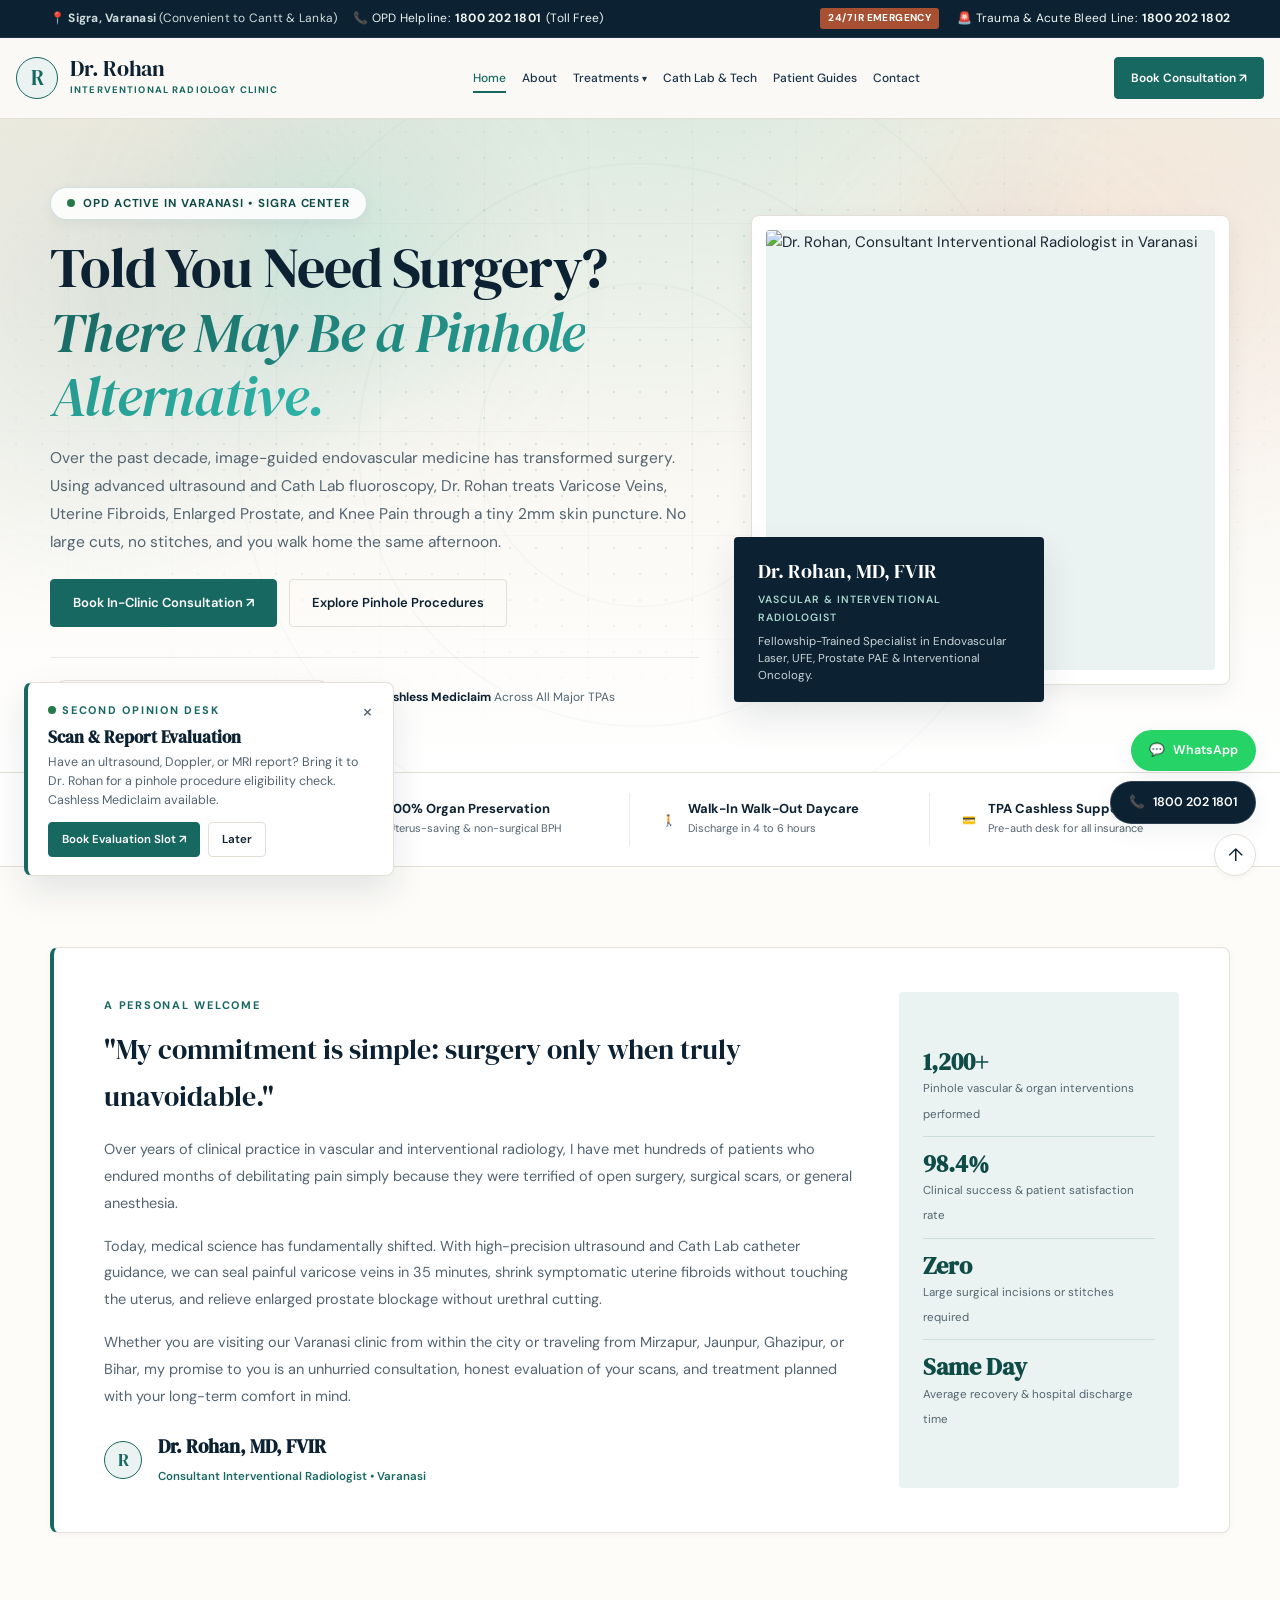
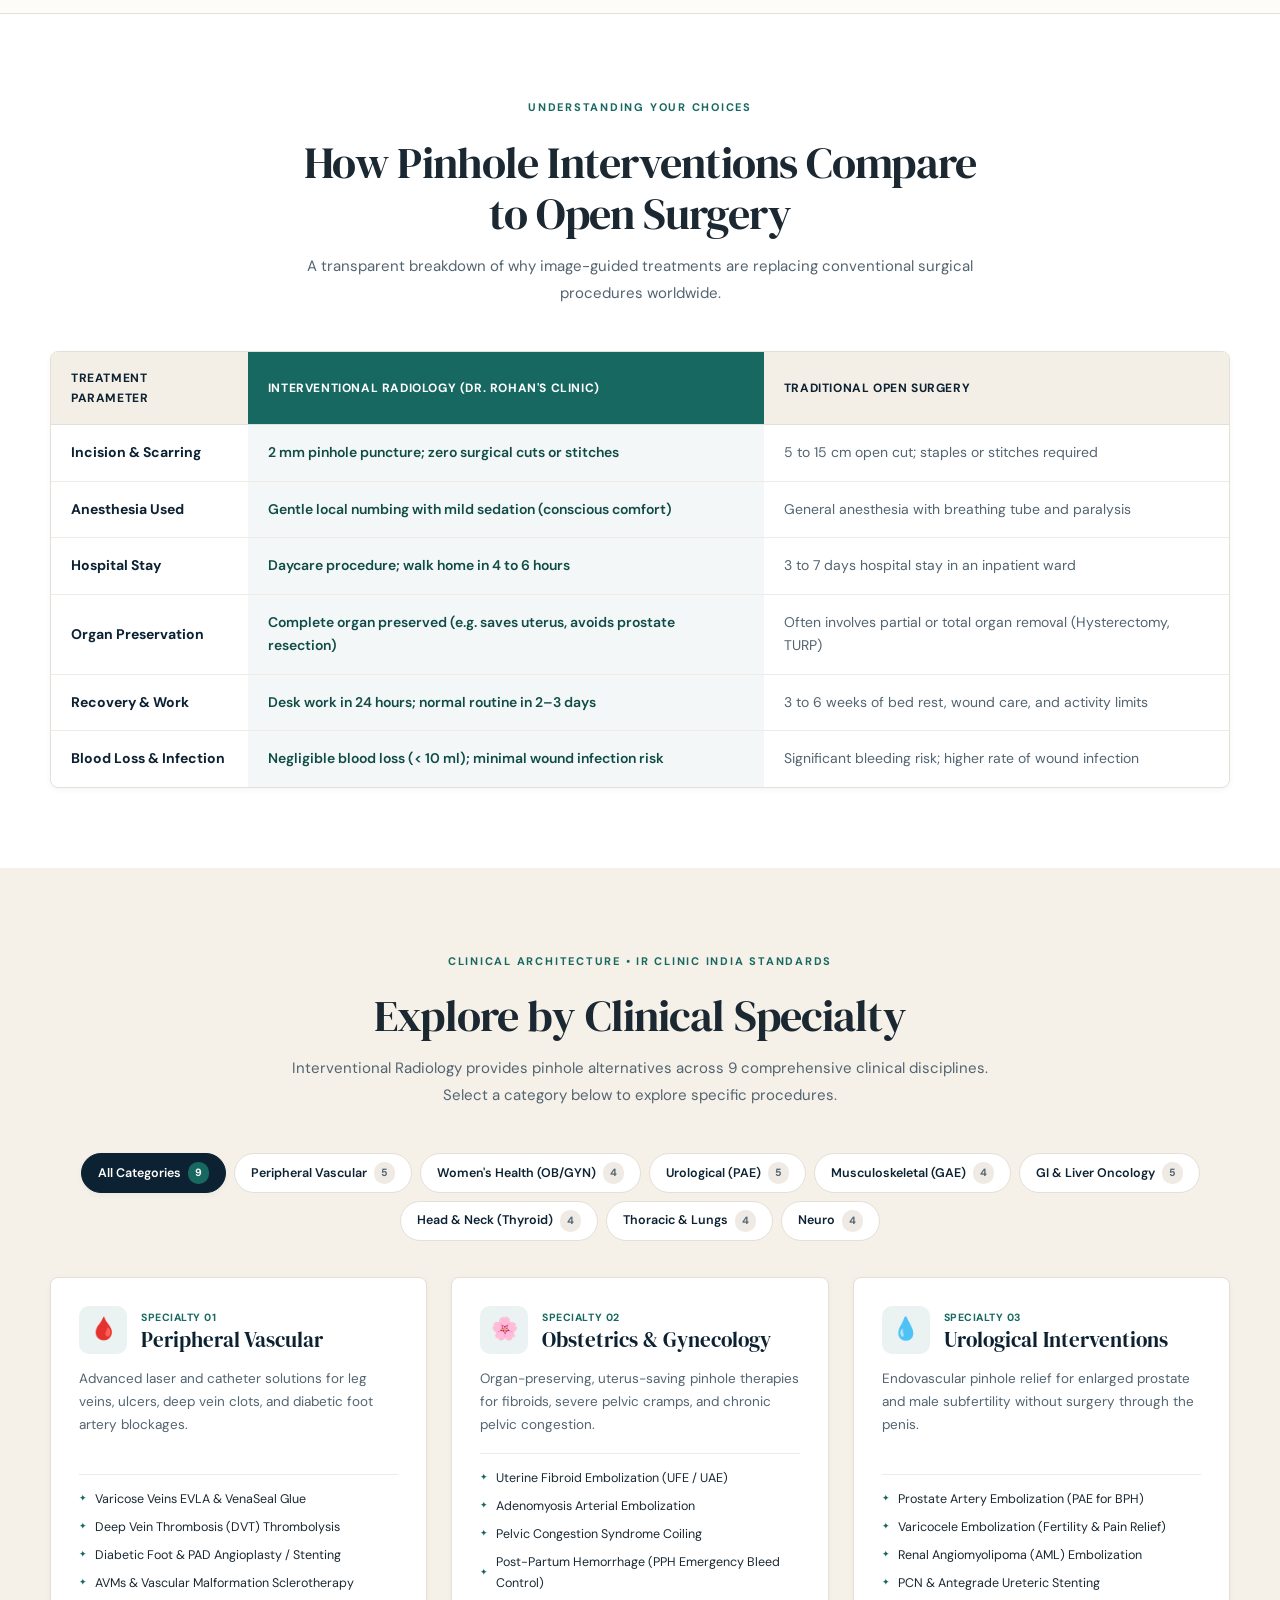
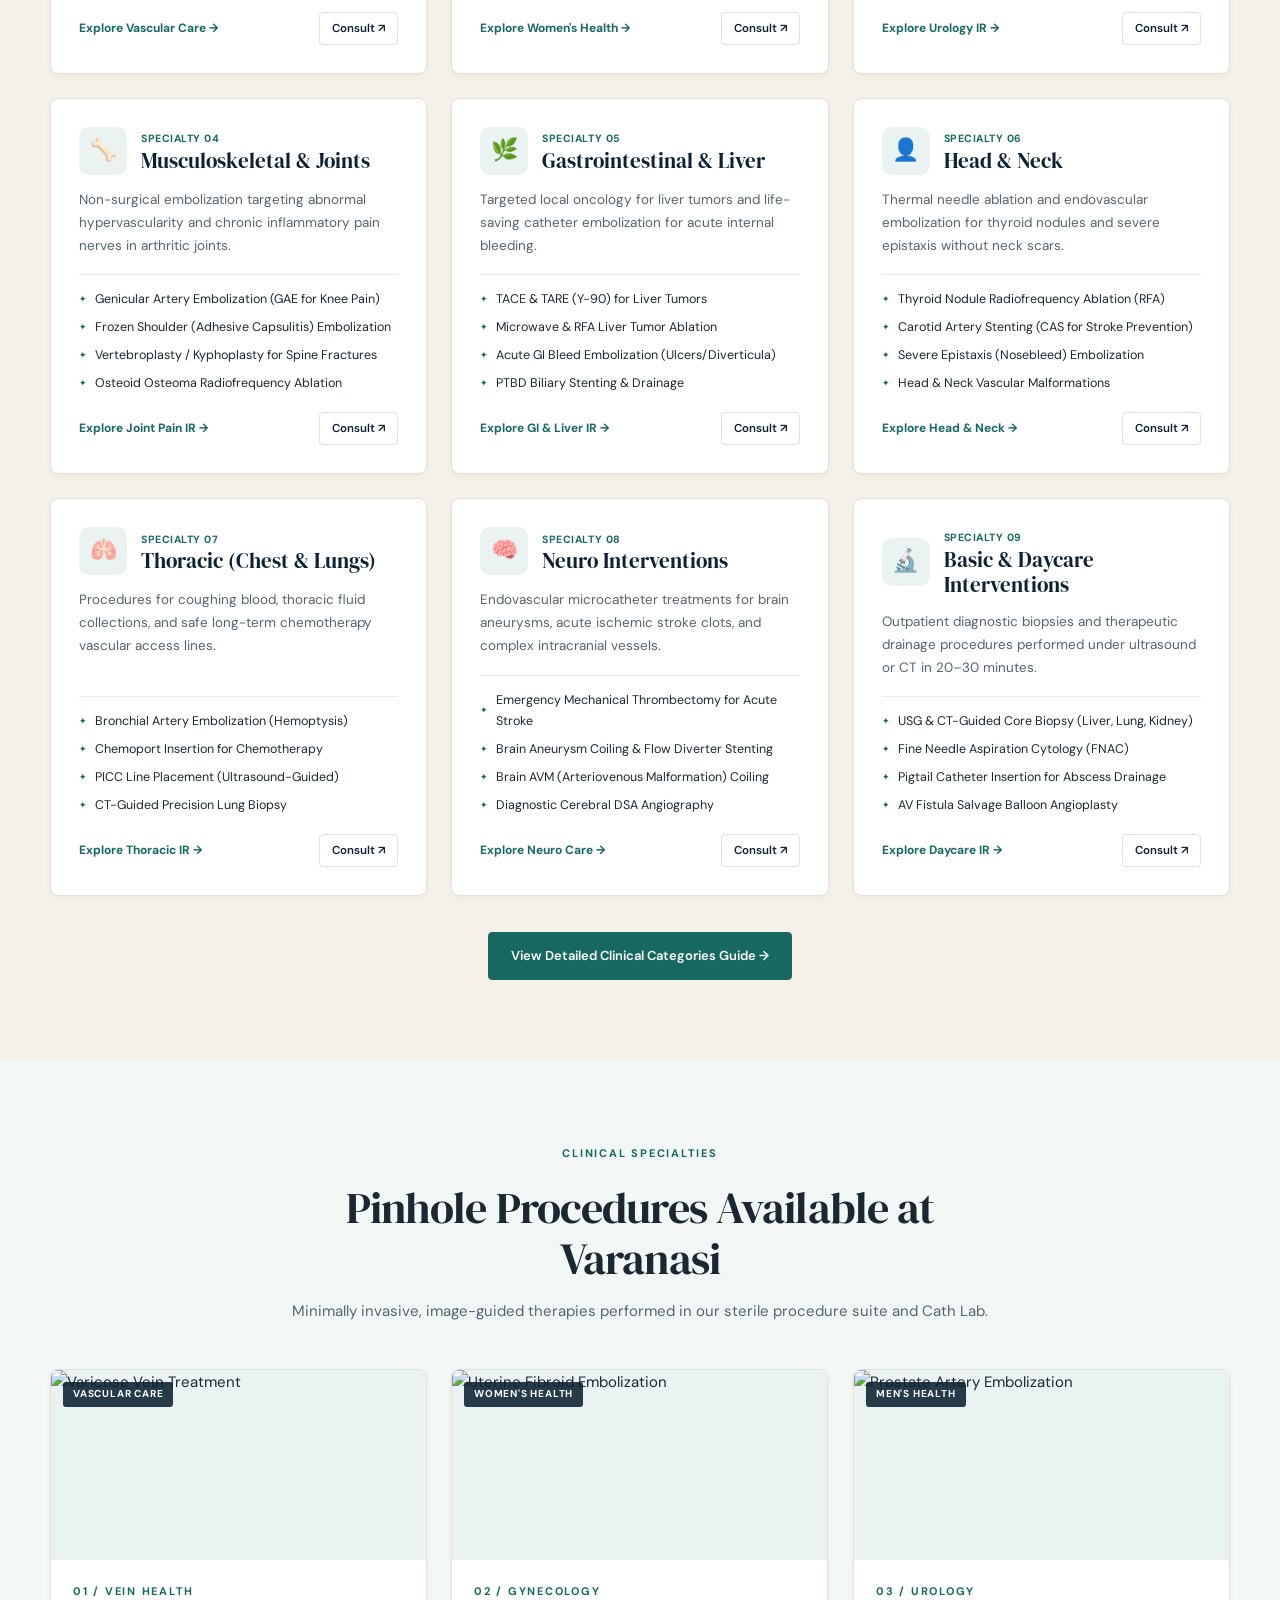
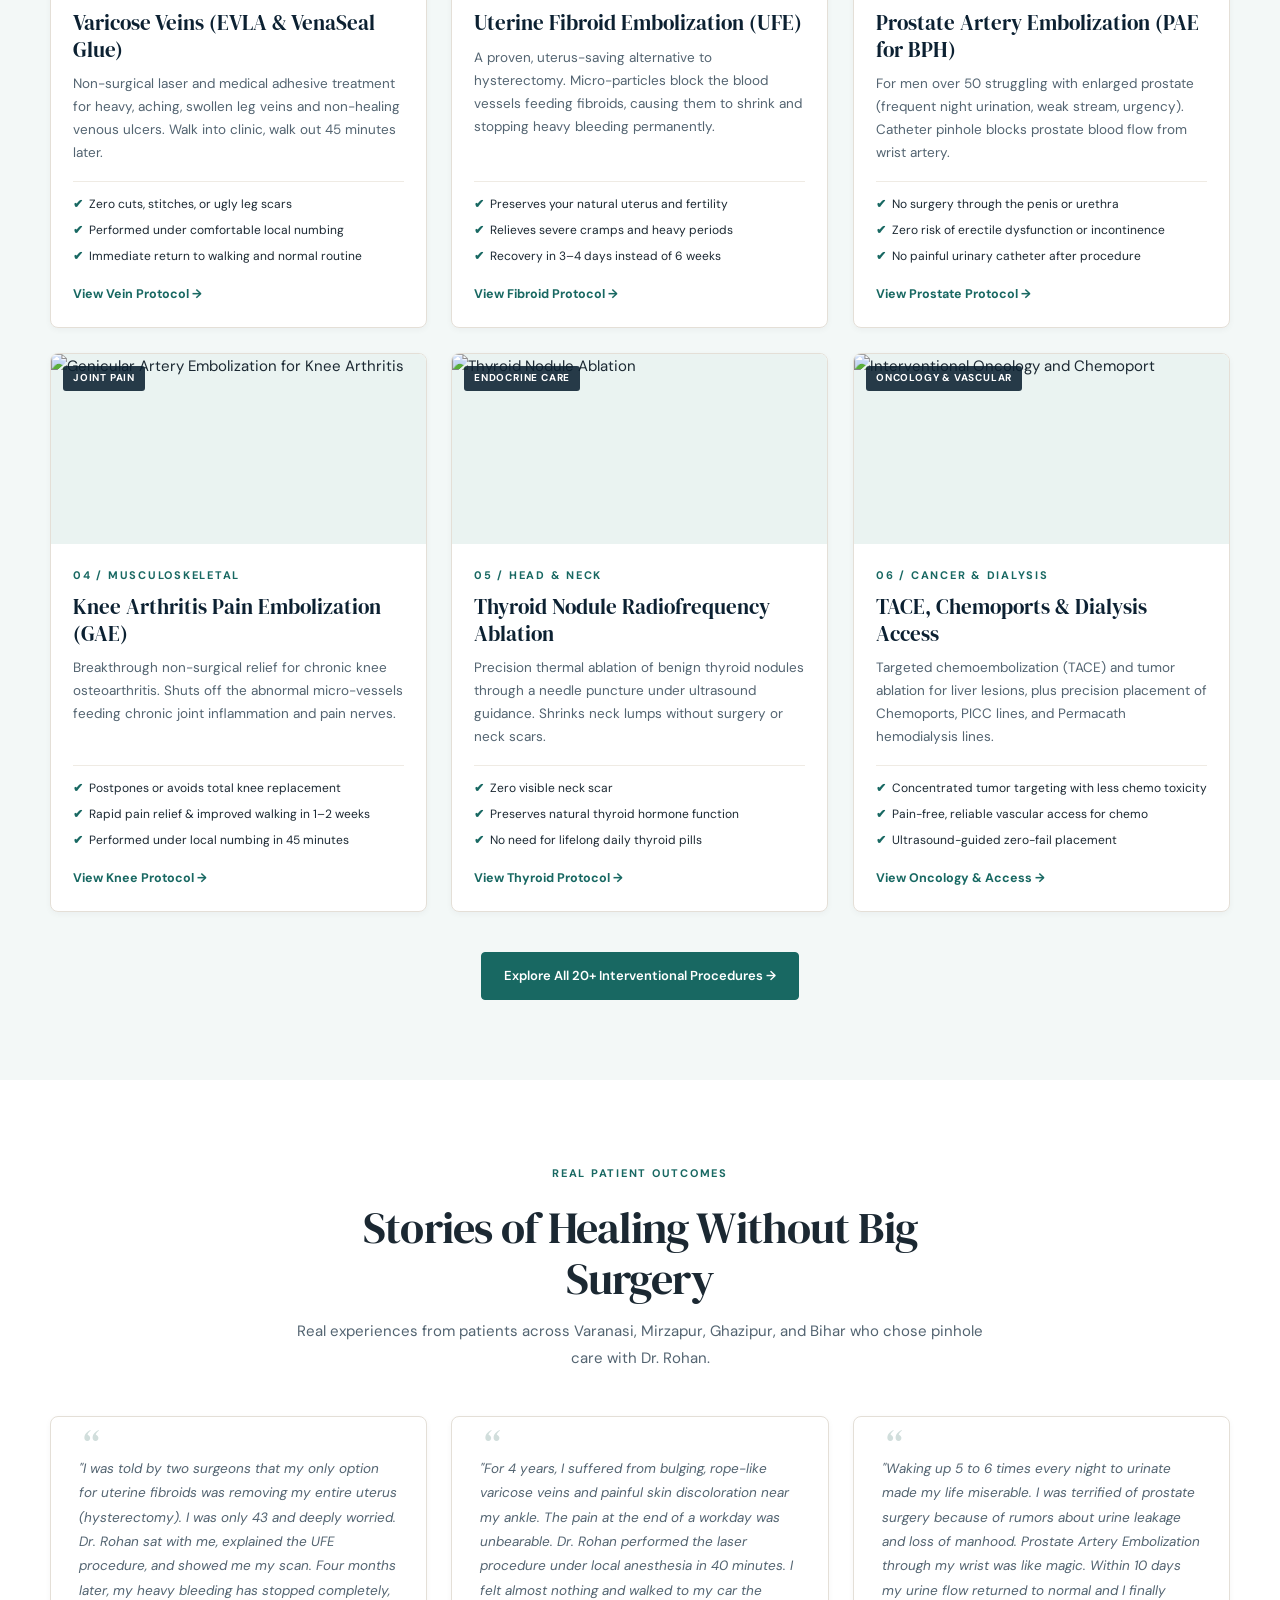
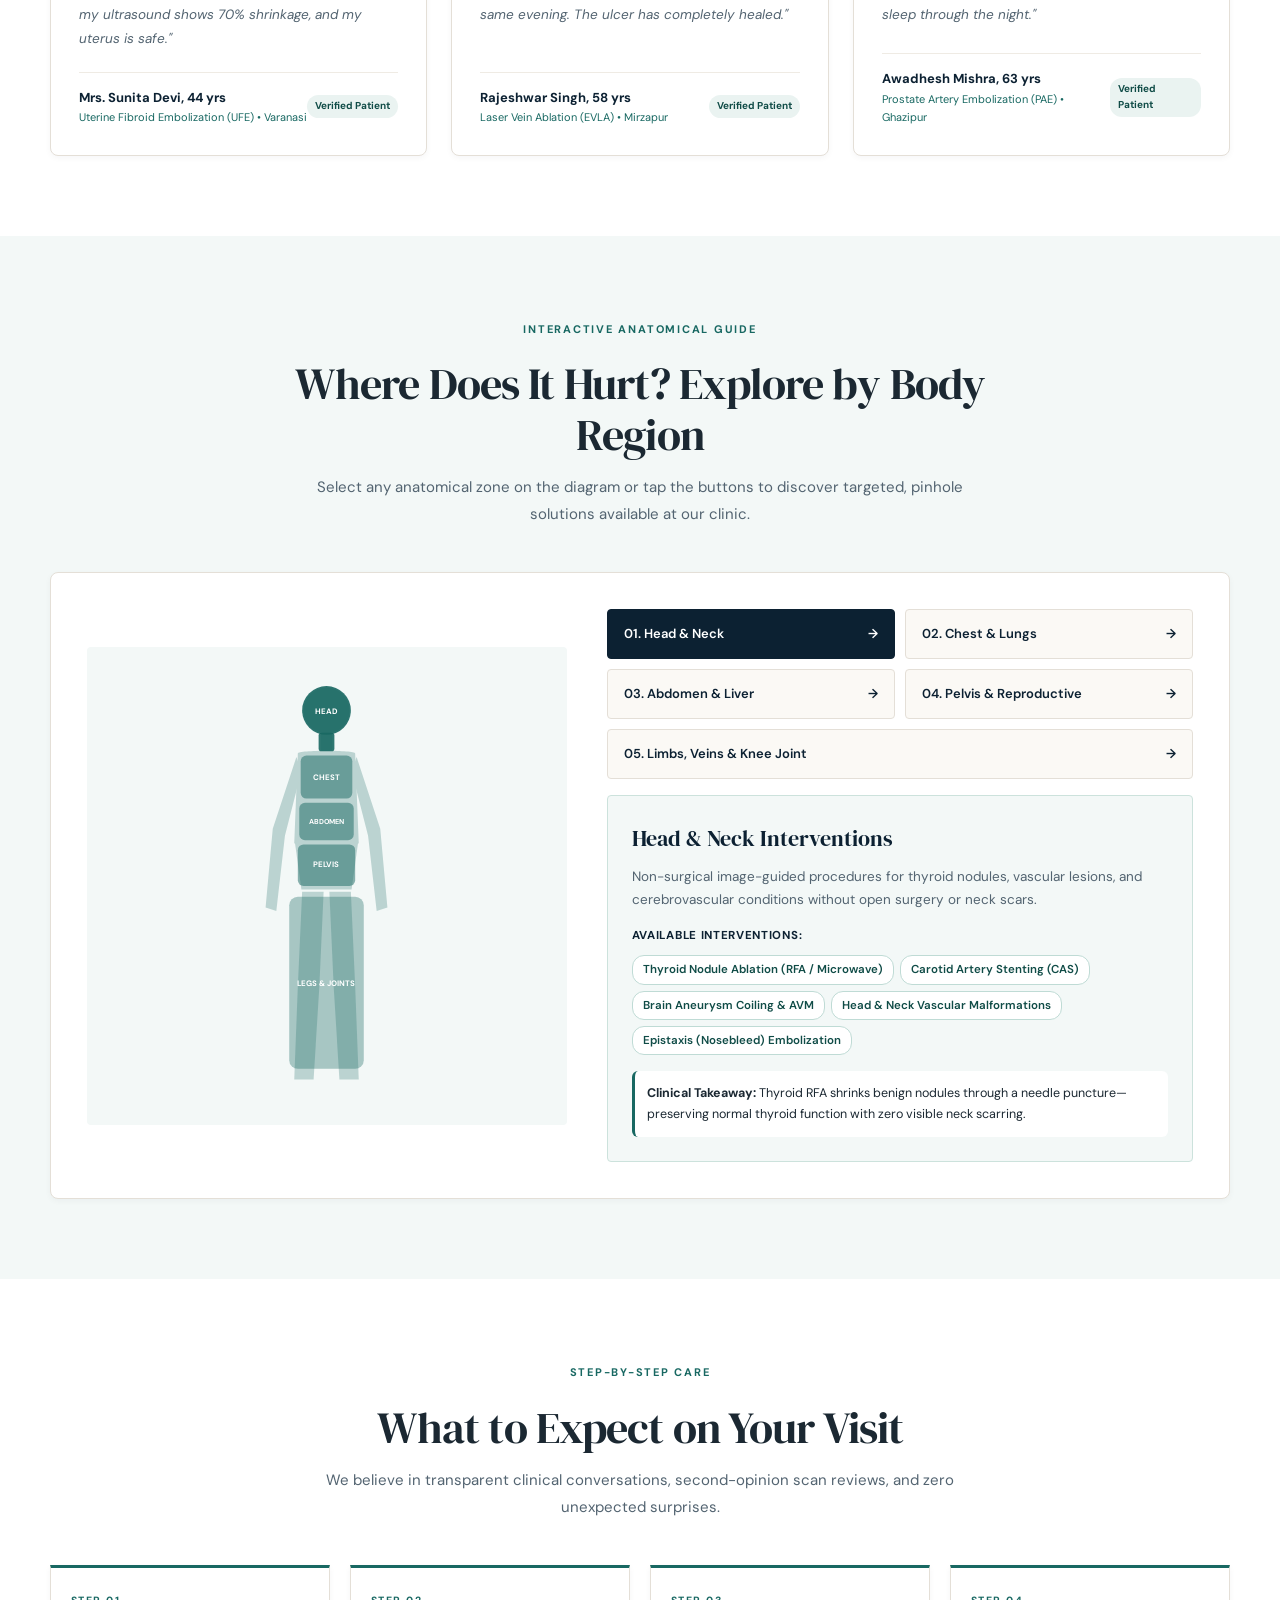
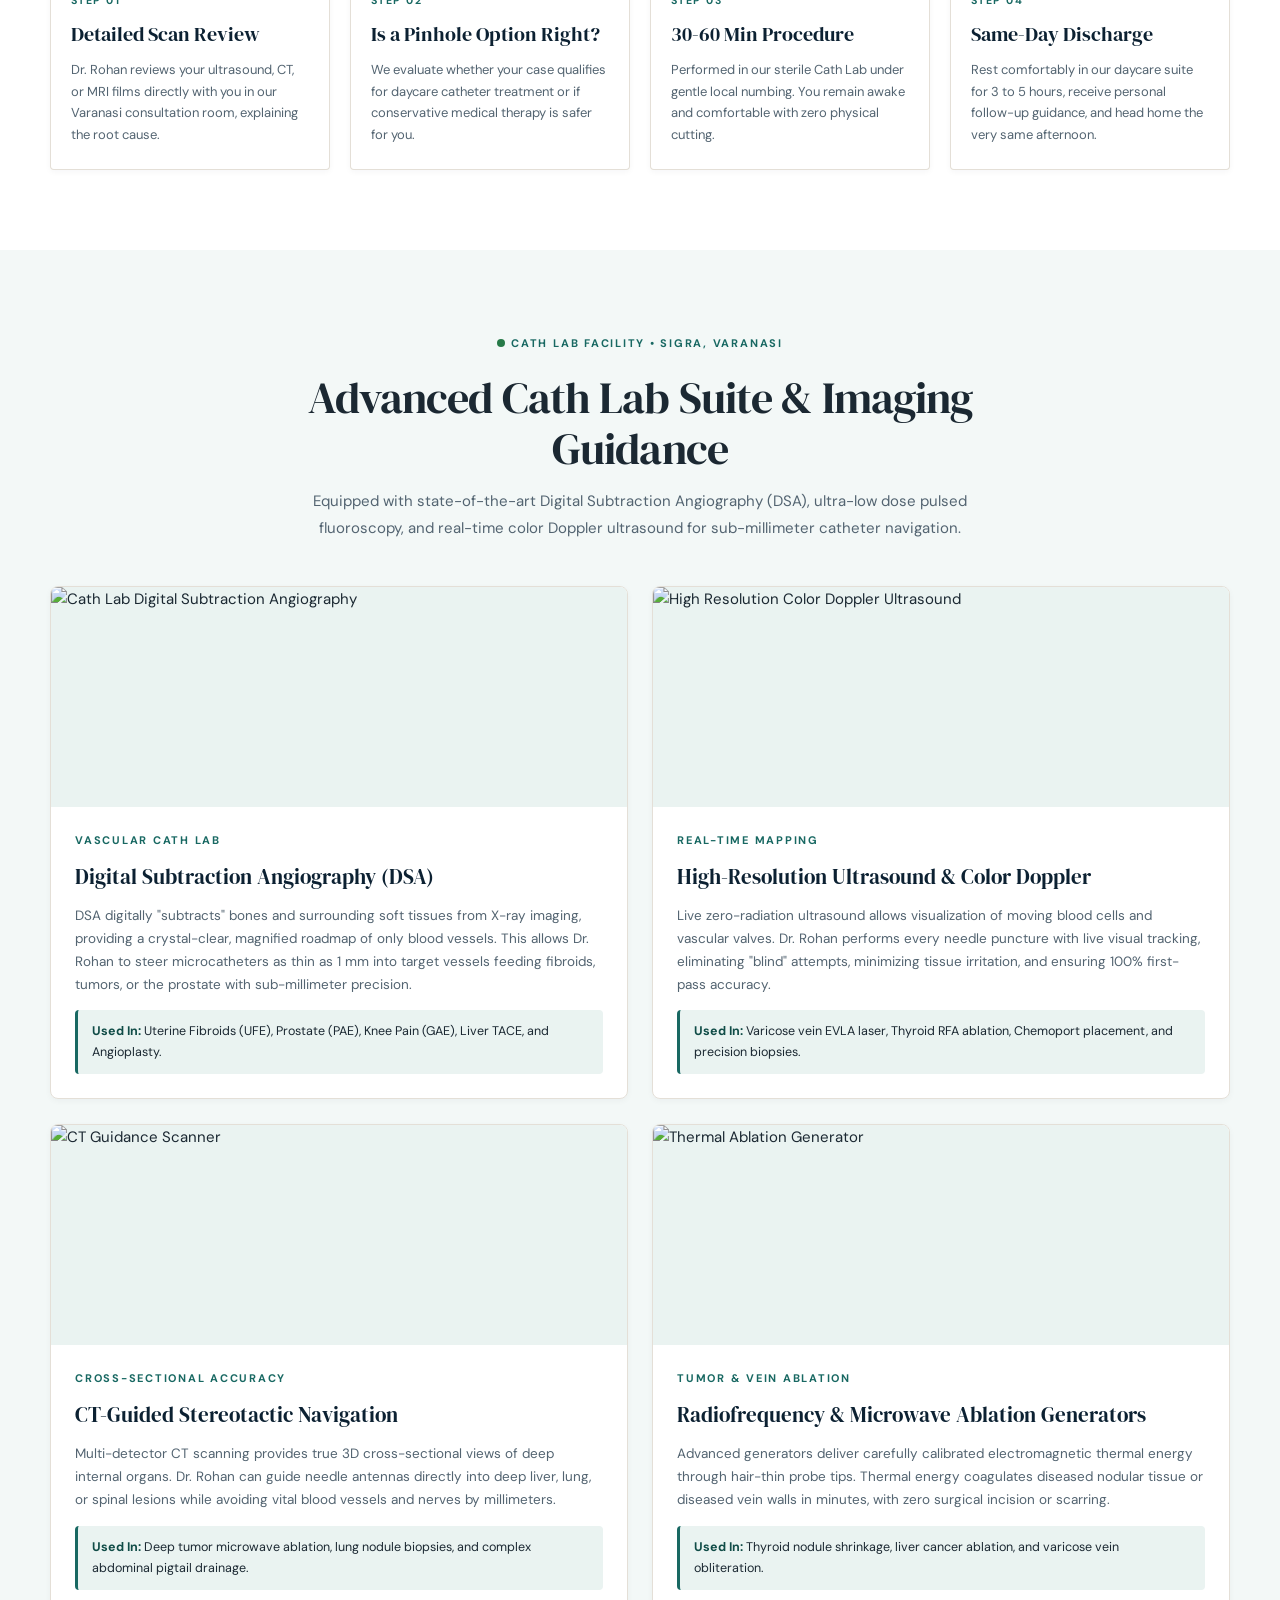
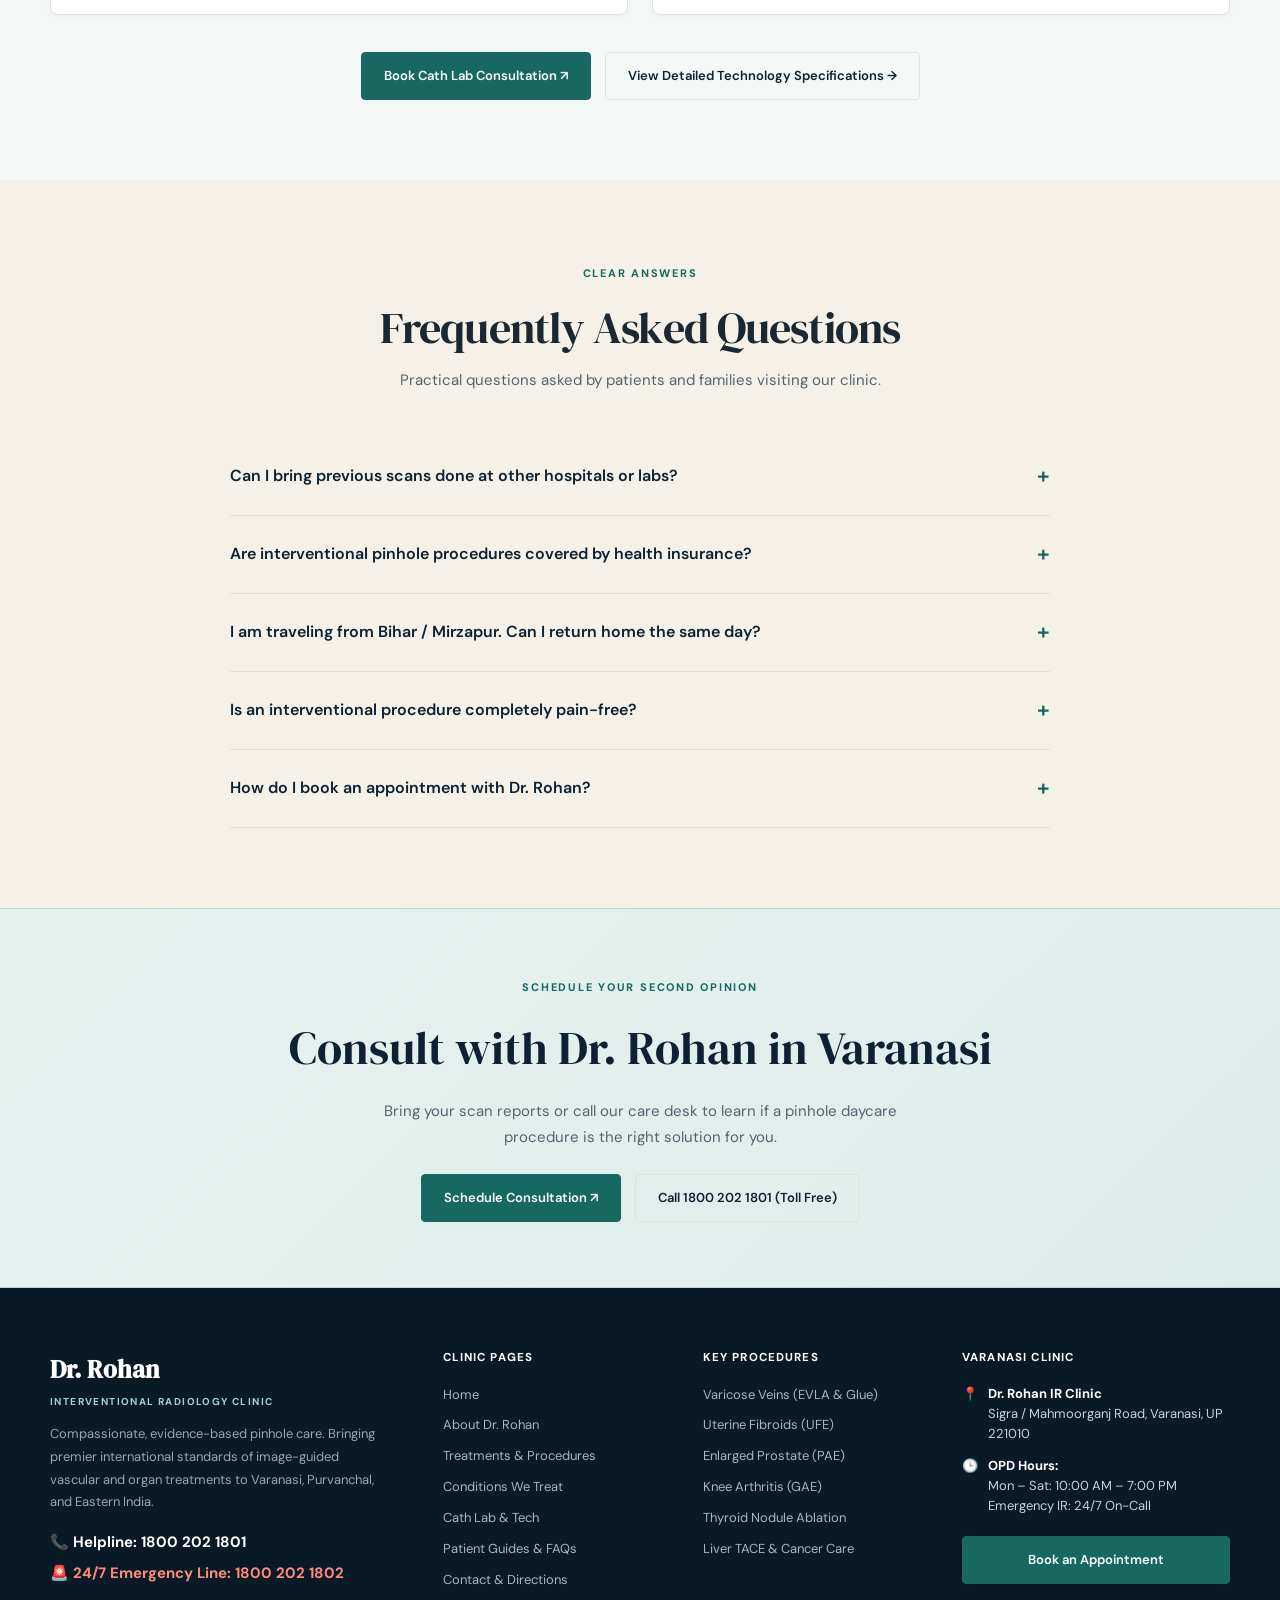
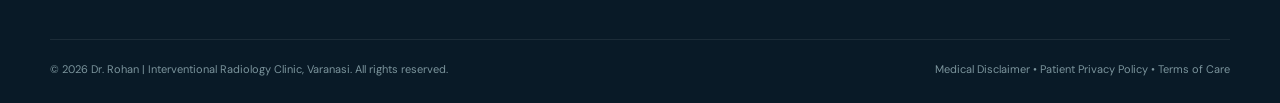
==== commit 7b3b3713: "feat: enhance hero sections across website with glowing orbs, decorative pills, and updated backgrou" ====
--- a/index.html
+++ b/index.html
@@ -1,4 +1,4 @@
-<!DOCTYPE html>
+﻿<!DOCTYPE html>
 <html lang="en">
 <head>
   <meta charset="UTF-8">
@@ -90,6 +90,8 @@
   <main>
     <!-- HERO SECTION -->
     <section class="hero" id="home">
+      <div class="hero-glow-orb-1"></div>
+      <div class="hero-glow-orb-2"></div>
       <div class="container hero-grid">
         <div>
           <span class="kicker"><span class="pulse-dot"></span>OPD Active in Varanasi • Sigra Center</span>
--- a/styles.css
+++ b/styles.css
@@ -481,36 +481,194 @@
 /* ==========================================================================
    HERO SECTION — HUMAN & GROUNDED
    ========================================================================== */
-.hero {
-  padding: 64px 0 54px;
-  background: linear-gradient(180deg, #f4efe6 0%, #fbf9f5 100%);
+.hero,
+.procedures-hero {
+  position: relative;
+  padding: 68px 0 58px;
+  background-color: #f8f6f0;
+  background-image:
+    /* Top subtle medical cyan glow */
+    radial-gradient(circle 700px at 50% -20%, rgba(78, 210, 198, 0.18), transparent 70%),
+    /* Left soft teal ambient glow */
+    radial-gradient(circle 520px at 8% 28%, rgba(24, 104, 98, 0.1), transparent 60%),
+    /* Right warm terracotta ambient bloom */
+    radial-gradient(circle 480px at 92% 22%, rgba(224, 109, 83, 0.08), transparent 60%),
+    /* Base subtle vertical gradient */
+    linear-gradient(180deg, #f3eee3 0%, #faf8f3 55%, #ffffff 100%);
   border-bottom: 1px solid var(--border);
-}
+  overflow: hidden;
+}
+
+/* Precision Medical Cath Lab Coordinate Grid Overlay */
+.hero::before,
+.procedures-hero::before {
+  content: "";
+  position: absolute;
+  inset: 0;
+  background-image: 
+    radial-gradient(rgba(24, 104, 98, 0.13) 1.25px, transparent 1.25px),
+    linear-gradient(to right, rgba(24, 104, 98, 0.035) 1px, transparent 1px),
+    linear-gradient(to bottom, rgba(24, 104, 98, 0.035) 1px, transparent 1px);
+  background-size: 26px 26px, 104px 104px, 104px 104px;
+  background-position: center top;
+  mask-image: radial-gradient(ellipse 75% 65% at 50% 40%, #000 30%, transparent 85%);
+  -webkit-mask-image: radial-gradient(ellipse 75% 65% at 50% 40%, #000 30%, transparent 85%);
+  pointer-events: none;
+  z-index: 0;
+}
+
+/* Concentric Fluoroscopy Radar Rings Watermark */
+.hero::after,
+.procedures-hero::after {
+  content: "";
+  position: absolute;
+  top: 50%;
+  left: 50%;
+  transform: translate(-50%, -50%);
+  width: 900px;
+  height: 900px;
+  border-radius: 50%;
+  background: 
+    radial-gradient(circle, transparent 160px, rgba(24, 104, 98, 0.035) 161px, transparent 163px),
+    radial-gradient(circle, transparent 280px, rgba(24, 104, 98, 0.04) 281px, transparent 283px),
+    radial-gradient(circle, transparent 400px, rgba(24, 104, 98, 0.03) 401px, transparent 403px);
+  pointer-events: none;
+  z-index: 0;
+}
+
+/* Floating Ambient Aurora Glow Orbs */
+.hero-glow-orb-1,
+.hero-glow-orb-2 {
+  position: absolute;
+  border-radius: 50%;
+  pointer-events: none;
+  z-index: 0;
+  will-change: transform;
+}
+.hero-glow-orb-1 {
+  top: -60px;
+  left: 10%;
+  width: 400px;
+  height: 400px;
+  background: radial-gradient(circle, rgba(78, 210, 198, 0.24) 0%, rgba(24, 104, 98, 0.06) 55%, transparent 70%);
+  filter: blur(60px);
+  animation: heroFloatGlow 14s ease-in-out infinite alternate;
+}
+.hero-glow-orb-2 {
+  top: 30px;
+  right: 8%;
+  width: 360px;
+  height: 360px;
+  background: radial-gradient(circle, rgba(224, 109, 83, 0.16) 0%, rgba(224, 109, 83, 0.04) 50%, transparent 70%);
+  filter: blur(55px);
+  animation: heroFloatGlow 18s ease-in-out infinite alternate-reverse;
+}
+@keyframes heroFloatGlow {
+  0% { transform: translate(0, 0) scale(1); }
+  50% { transform: translate(22px, -18px) scale(1.08); }
+  100% { transform: translate(-16px, 14px) scale(0.94); }
+}
+
+/* Ensure container content floats cleanly above background patterns */
+.hero > .container,
+.procedures-hero > .container {
+  position: relative;
+  z-index: 2;
+}
+
+/* Hero 2-Column Grid Layout (Text Left, Doctor Card Right) */
 .hero-grid {
   display: grid;
   grid-template-columns: 1.15fr 0.85fr;
   align-items: center;
-  gap: 55px;
-}
-.hero h1 {
+  gap: 52px;
+}
+
+/* Enhanced Kicker Badge with Glassmorphism */
+.hero .kicker,
+.procedures-hero .kicker {
+  display: inline-flex;
+  align-items: center;
+  gap: 8px;
+  background: rgba(255, 255, 255, 0.88);
+  backdrop-filter: blur(10px);
+  -webkit-backdrop-filter: blur(10px);
+  border: 1px solid rgba(24, 104, 98, 0.2);
+  padding: 6px 16px;
+  border-radius: 30px;
+  font-size: 11.5px;
+  font-weight: 700;
+  letter-spacing: 0.08em;
+  text-transform: uppercase;
+  color: var(--teal-dark);
+  box-shadow: 0 4px 14px rgba(12, 33, 50, 0.05);
+  margin-bottom: 16px;
+}
+
+/* Hero Heading with subtle gradient accent */
+.hero h1,
+.procedures-hero h1 {
   font-family: var(--font-serif);
   font-weight: 400;
-  font-size: clamp(38px, 4.8vw, 58px);
-  line-height: 1.1;
-  letter-spacing: -0.025em;
-  margin-bottom: 18px;
-  color: var(--oxford);
-}
-.hero h1 em {
+  font-size: clamp(36px, 4.5vw, 56px);
+  line-height: 1.15;
+  letter-spacing: -0.02em;
+  margin-bottom: 16px;
+  color: var(--oxford);
+  text-wrap: balance;
+}
+.hero h1 em,
+.procedures-hero h1 em {
   font-style: italic;
   color: var(--teal);
-}
+  background: linear-gradient(135deg, var(--teal) 0%, #2eb6aa 100%);
+  -webkit-background-clip: text;
+  -webkit-text-fill-color: transparent;
+}
+
+/* Hero Copy */
 .hero-copy {
   color: var(--muted);
-  font-size: 16px;
+  font-size: 15.5px;
   line-height: 1.8;
-  max-width: 530px;
-  margin-bottom: 26px;
+  max-width: 680px;
+  margin-bottom: 22px;
+}
+
+/* Hero Highlight Pills Ribbon */
+.hero-pills-row {
+  display: flex;
+  flex-wrap: wrap;
+  gap: 10px;
+  justify-content: center;
+  align-items: center;
+  margin-top: 22px;
+}
+.hero-pill-item {
+  display: inline-flex;
+  align-items: center;
+  gap: 7px;
+  background: rgba(255, 255, 255, 0.88);
+  backdrop-filter: blur(8px);
+  -webkit-backdrop-filter: blur(8px);
+  border: 1px solid rgba(24, 104, 98, 0.16);
+  padding: 7px 15px;
+  border-radius: 24px;
+  font-size: 12.5px;
+  font-weight: 600;
+  color: var(--oxford);
+  box-shadow: 0 3px 10px rgba(12, 33, 50, 0.04);
+  transition: all 0.25s ease;
+}
+.hero-pill-item:hover {
+  transform: translateY(-2px);
+  border-color: var(--teal);
+  box-shadow: 0 6px 18px rgba(24, 104, 98, 0.12);
+  background: #ffffff;
+}
+.hero-pill-icon {
+  font-size: 13.5px;
+  color: var(--teal);
 }
 .hero-actions {
   display: flex;
@@ -557,14 +715,18 @@
   border-radius: var(--radius-md);
   padding: 14px;
   box-shadow: var(--shadow-card);
+  max-width: 480px;
+  width: 100%;
+  margin-left: auto;
 }
 .doctor-portrait {
   width: 100%;
-  height: 420px;
+  height: 440px;
   object-fit: cover;
   object-position: center 15%;
   border-radius: var(--radius-sm);
   background: var(--teal-soft);
+  display: block;
 }
 .doctor-card-meta {
   position: absolute;
@@ -1427,6 +1589,7 @@
 /* RESPONSIVE */
 @media (max-width: 992px) {
   .hero-grid { grid-template-columns: 1fr; gap: 40px; }
+  .doctor-hero-frame { margin: 0 auto; max-width: 460px; }
   .treatments-grid, .stories-grid { grid-template-columns: repeat(2, 1fr); }
   .body-explorer-grid { grid-template-columns: 1fr; }
   .journey-grid { grid-template-columns: repeat(2, 1fr); }
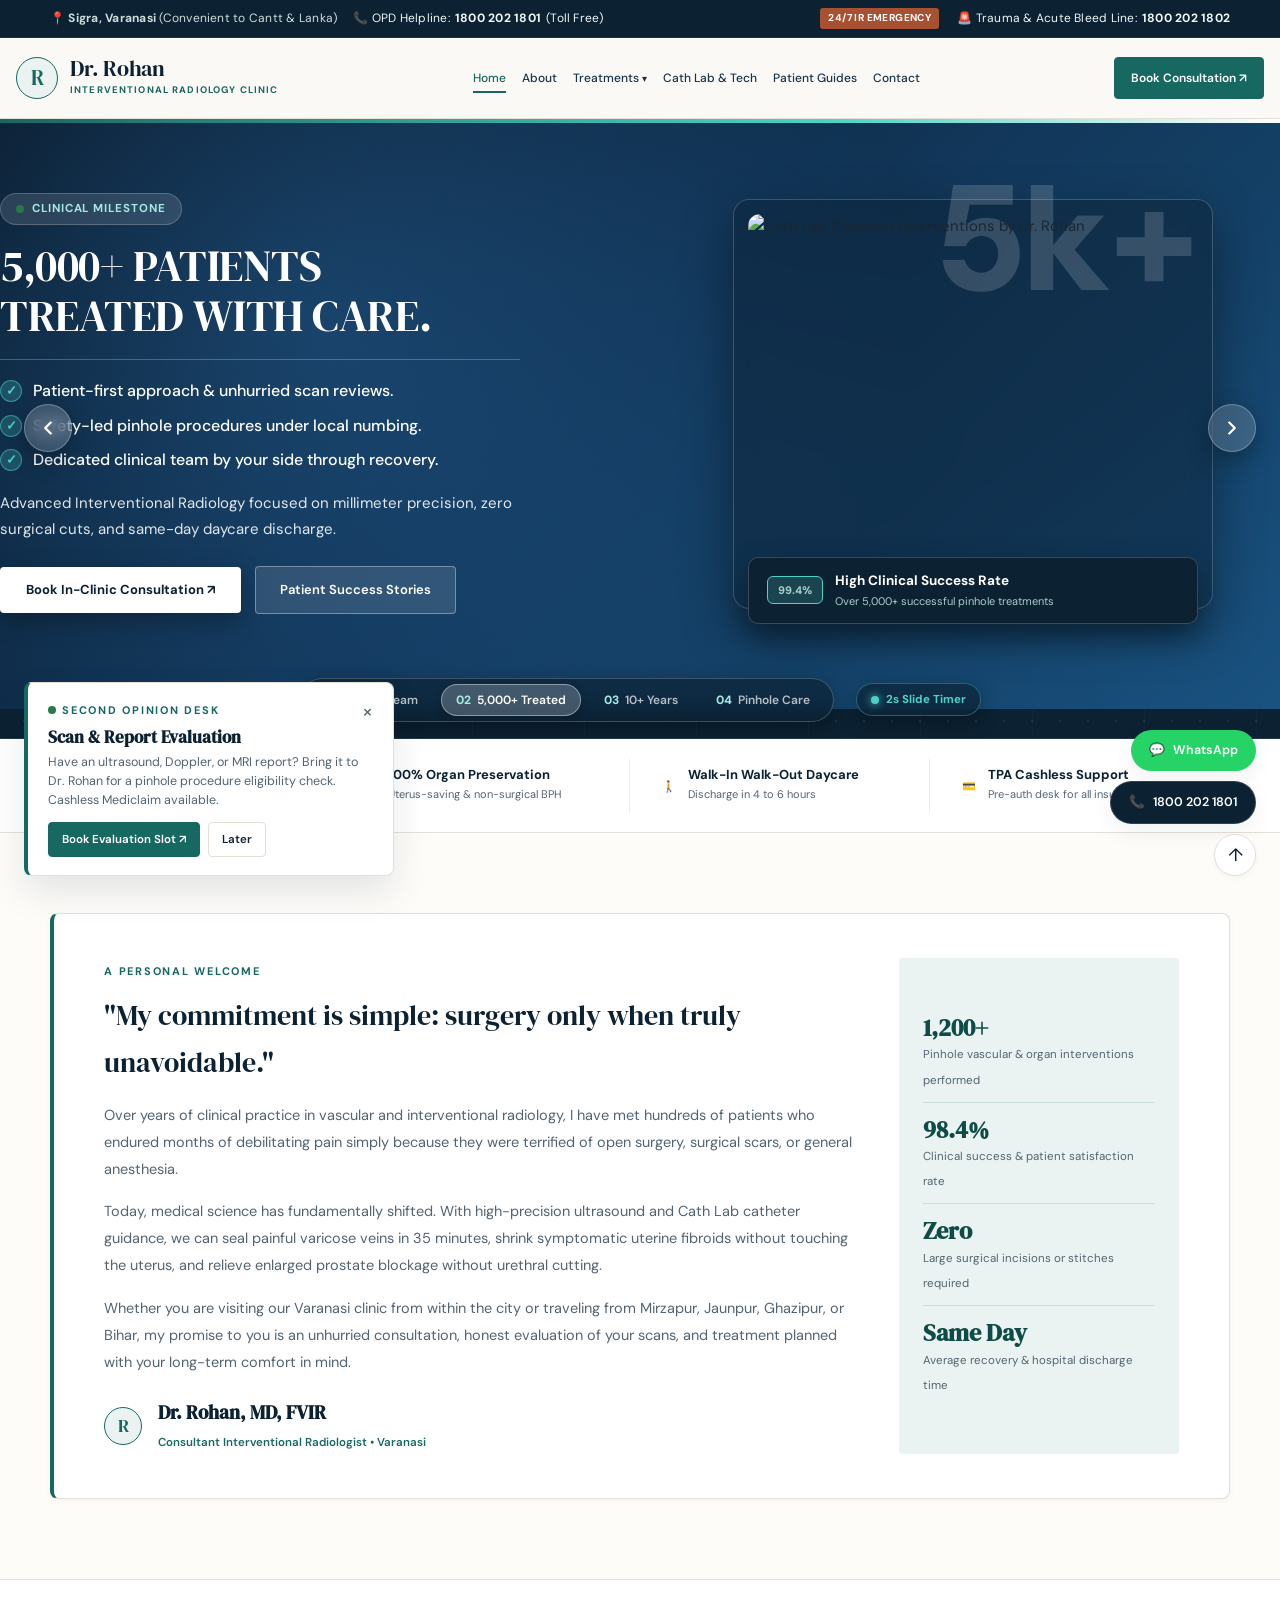
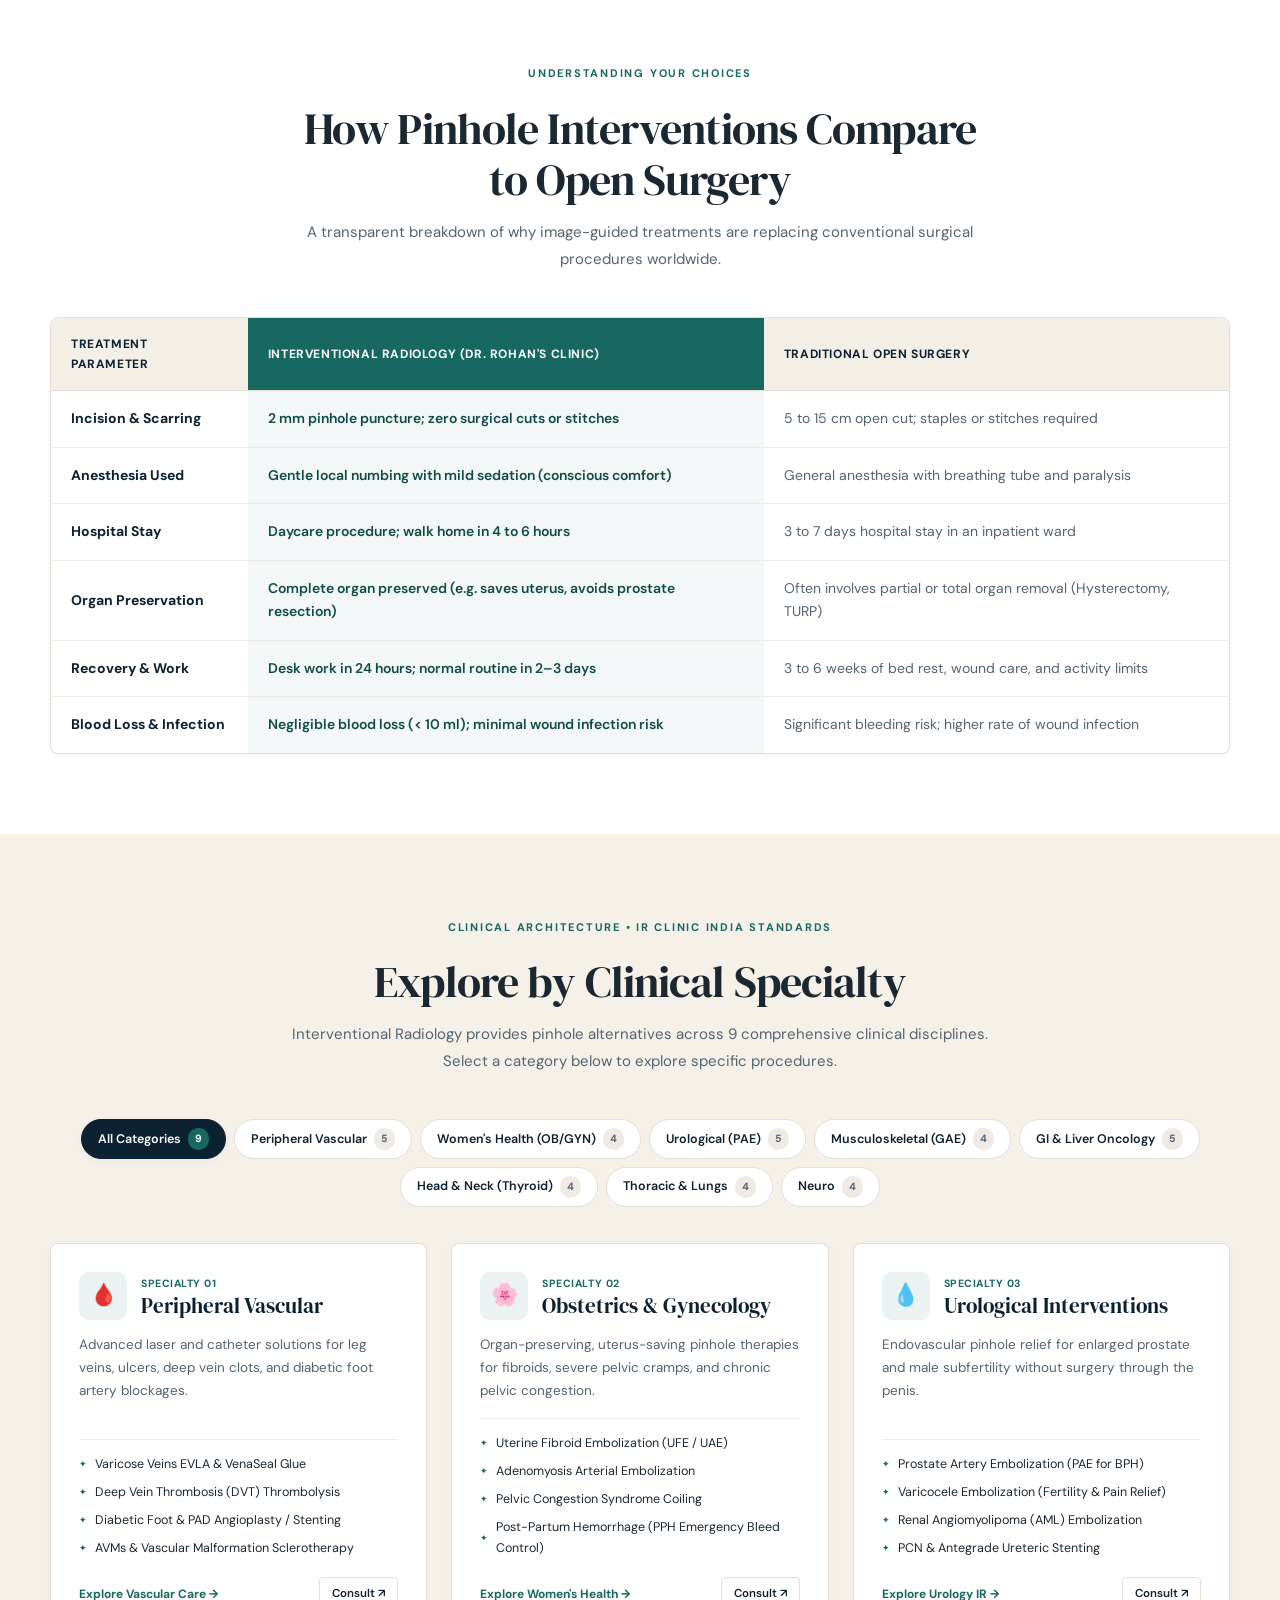
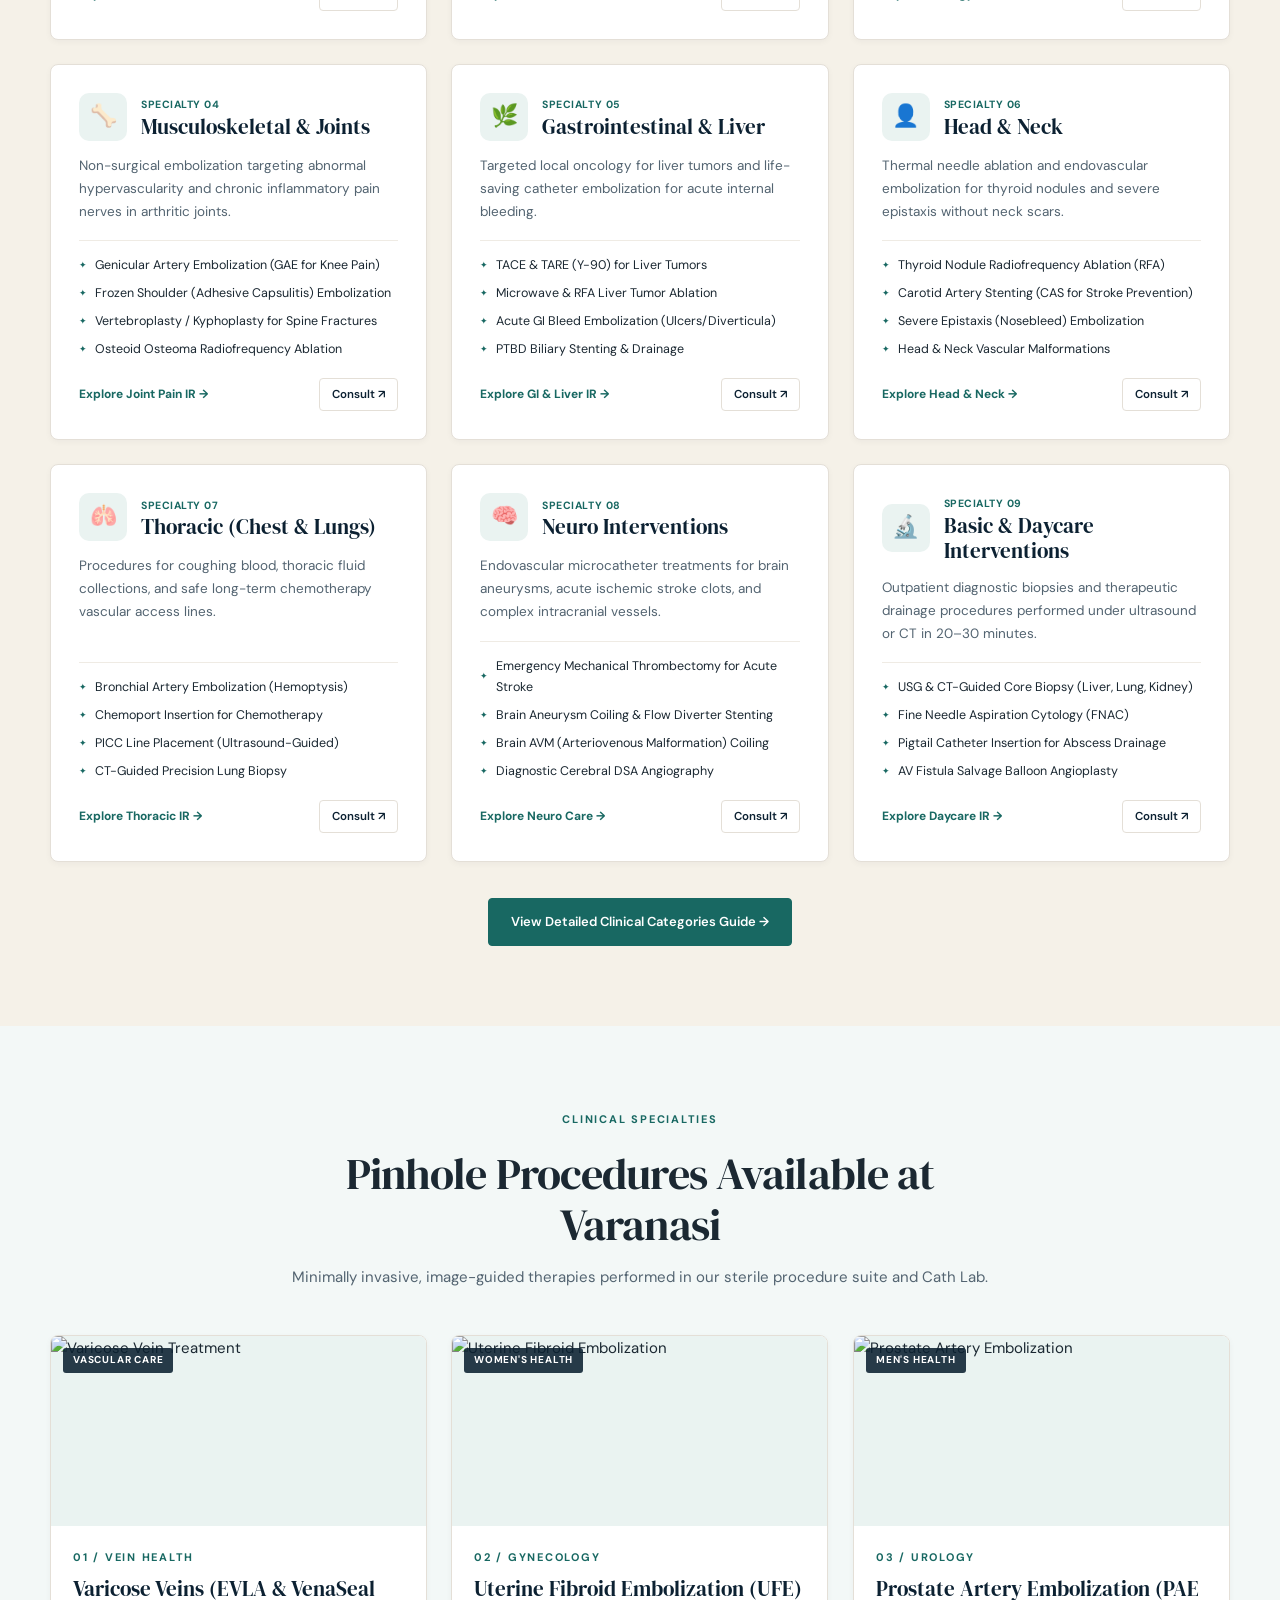
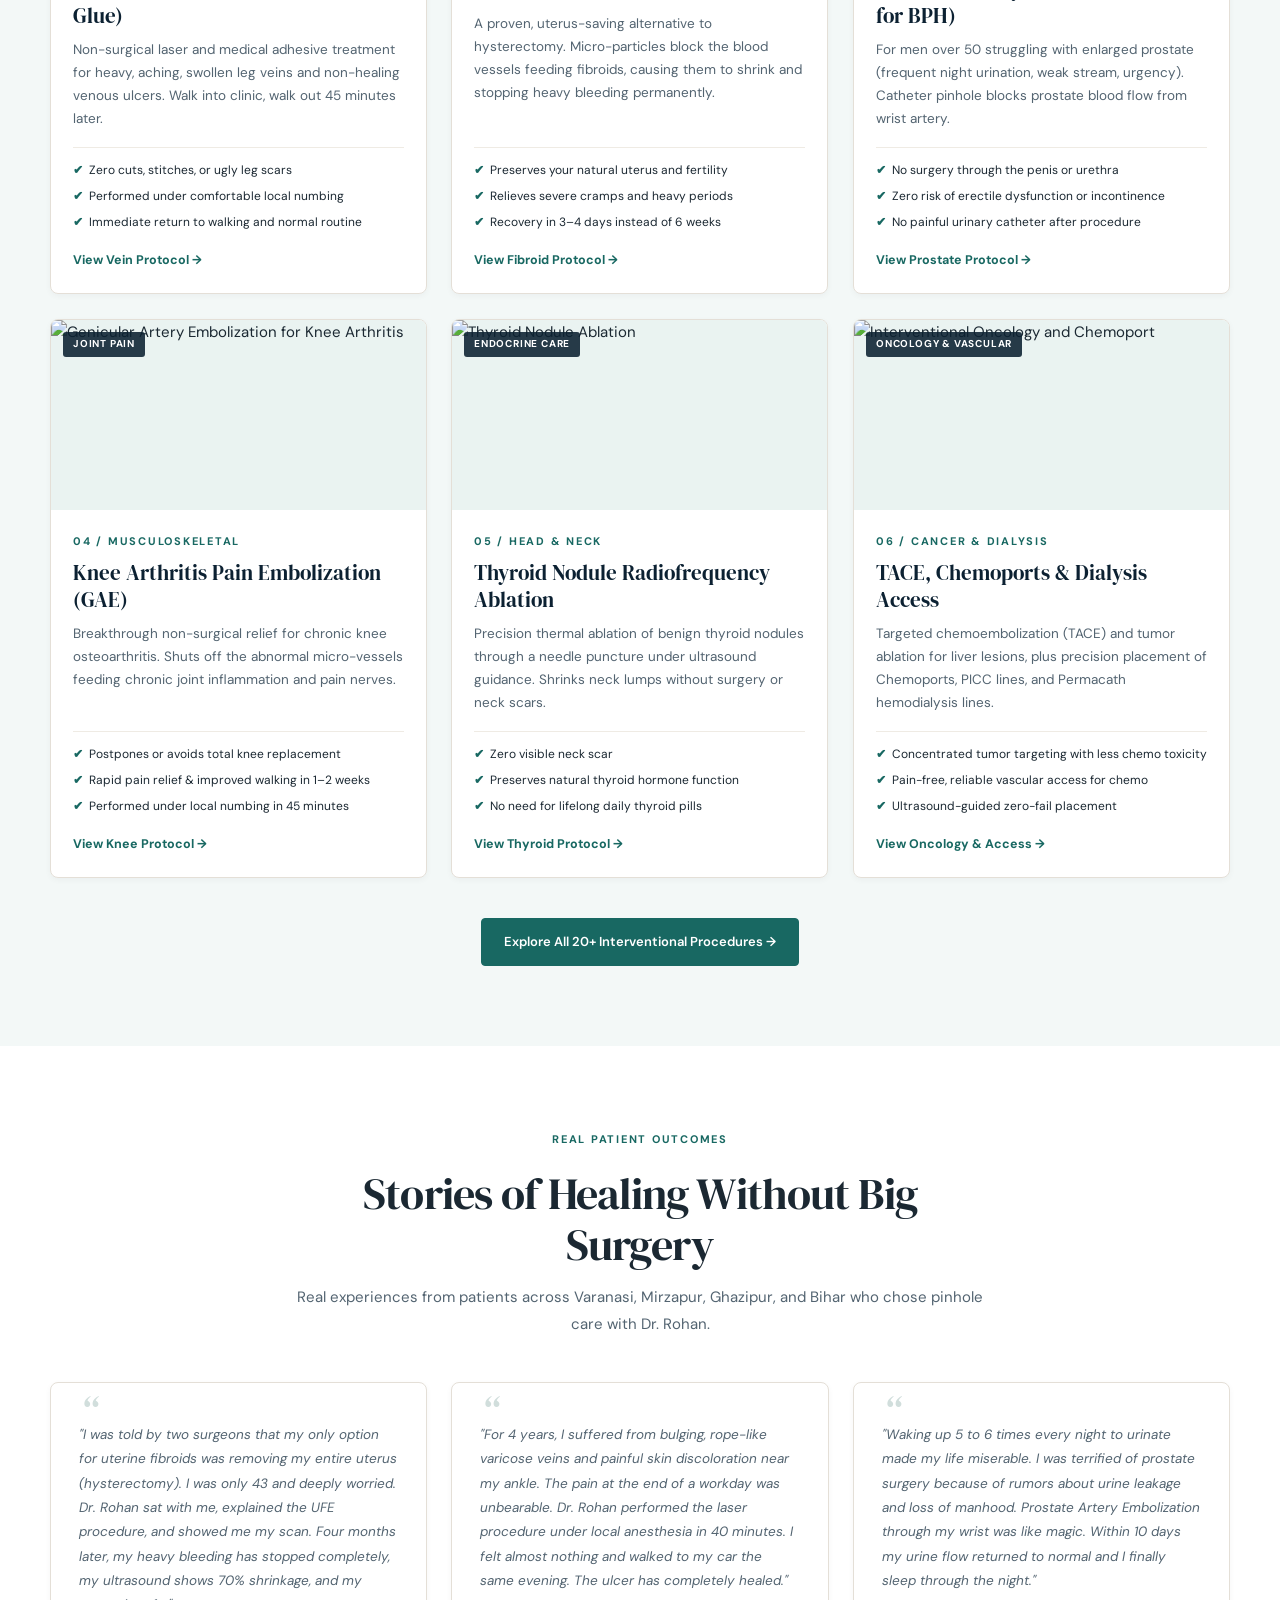
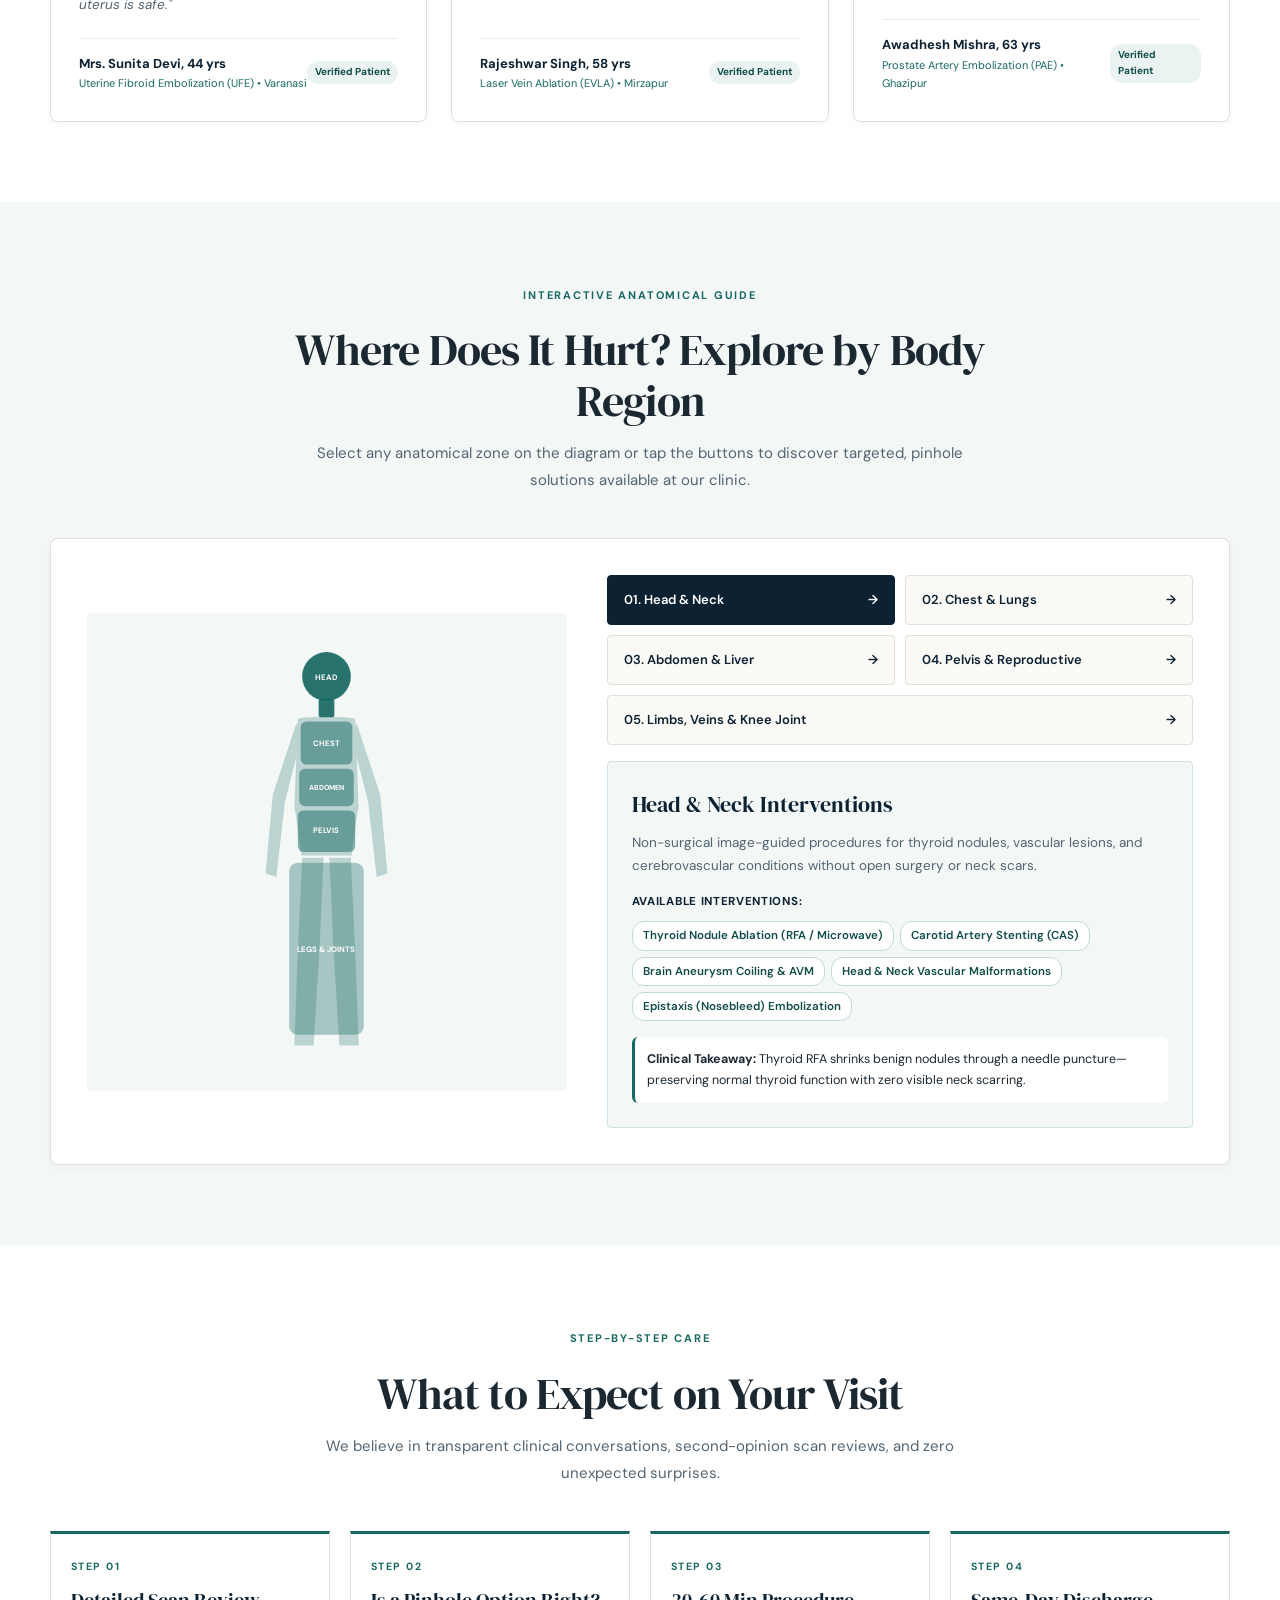
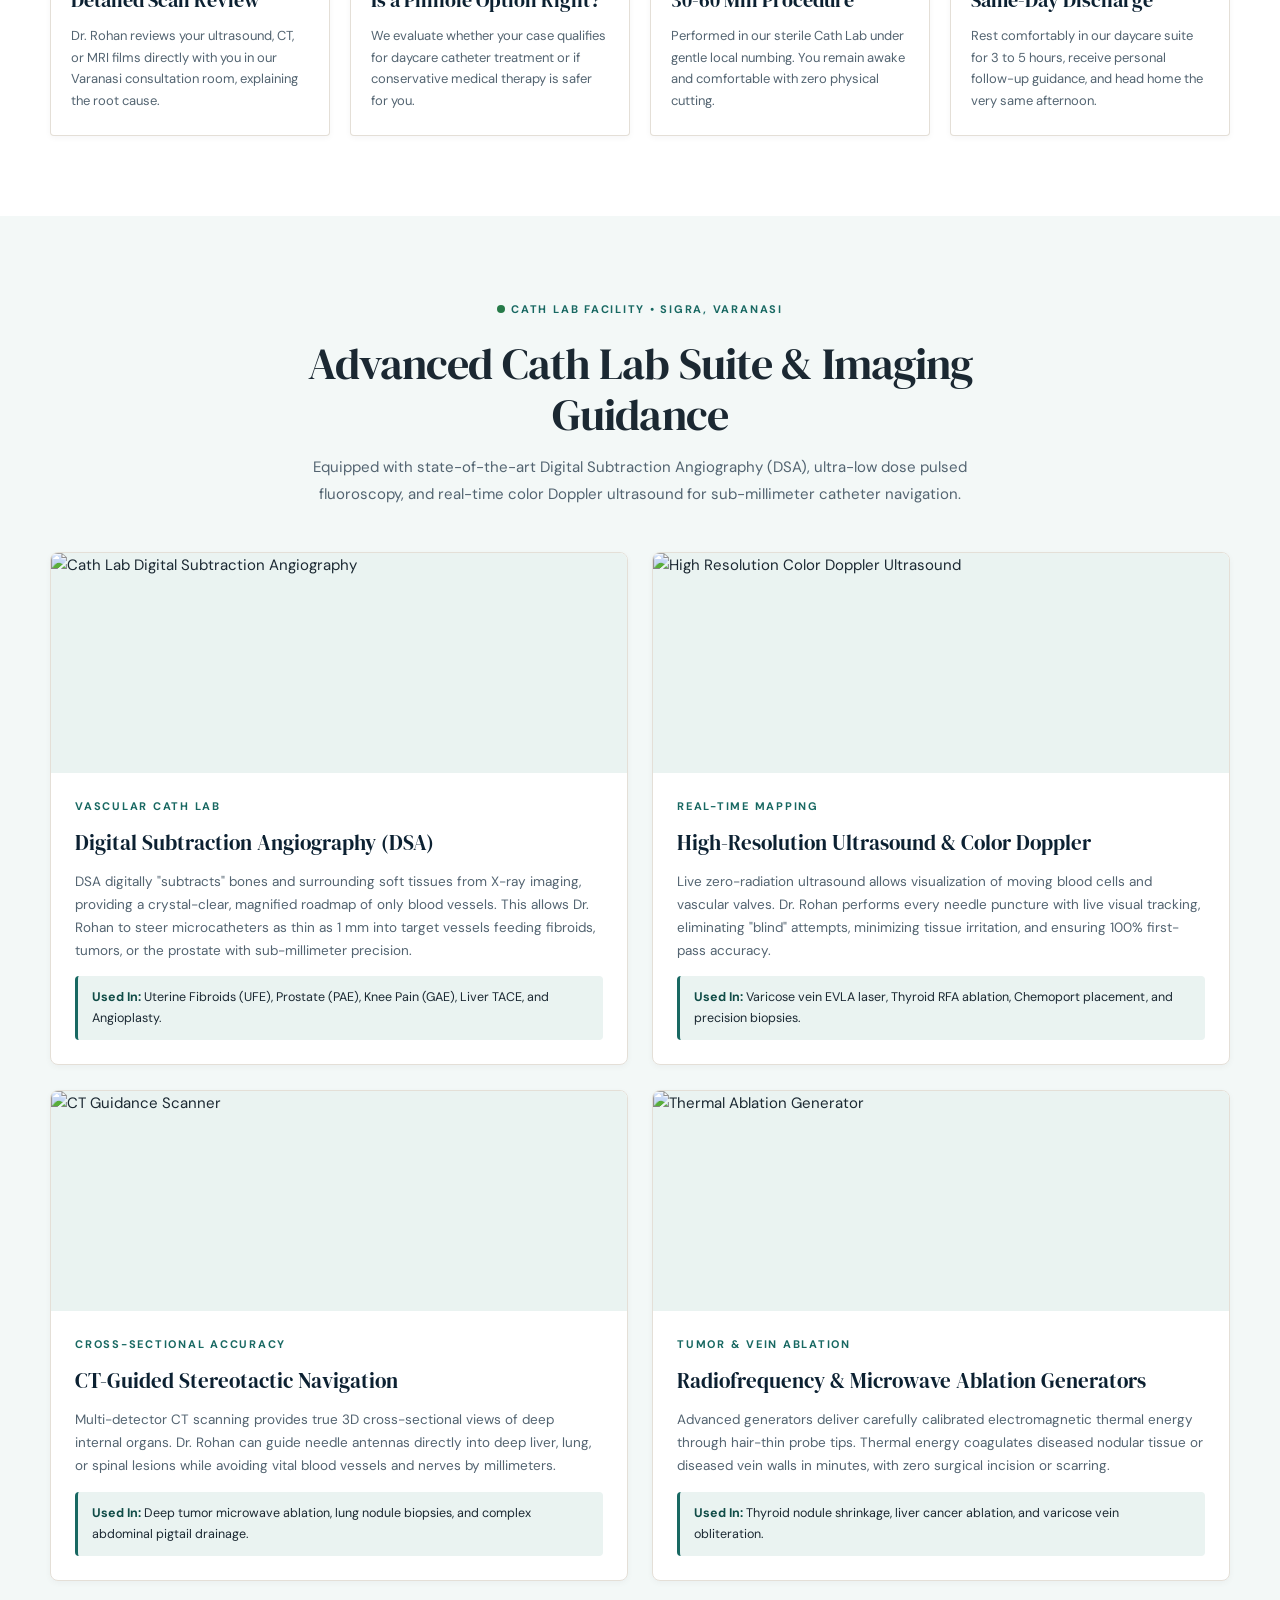
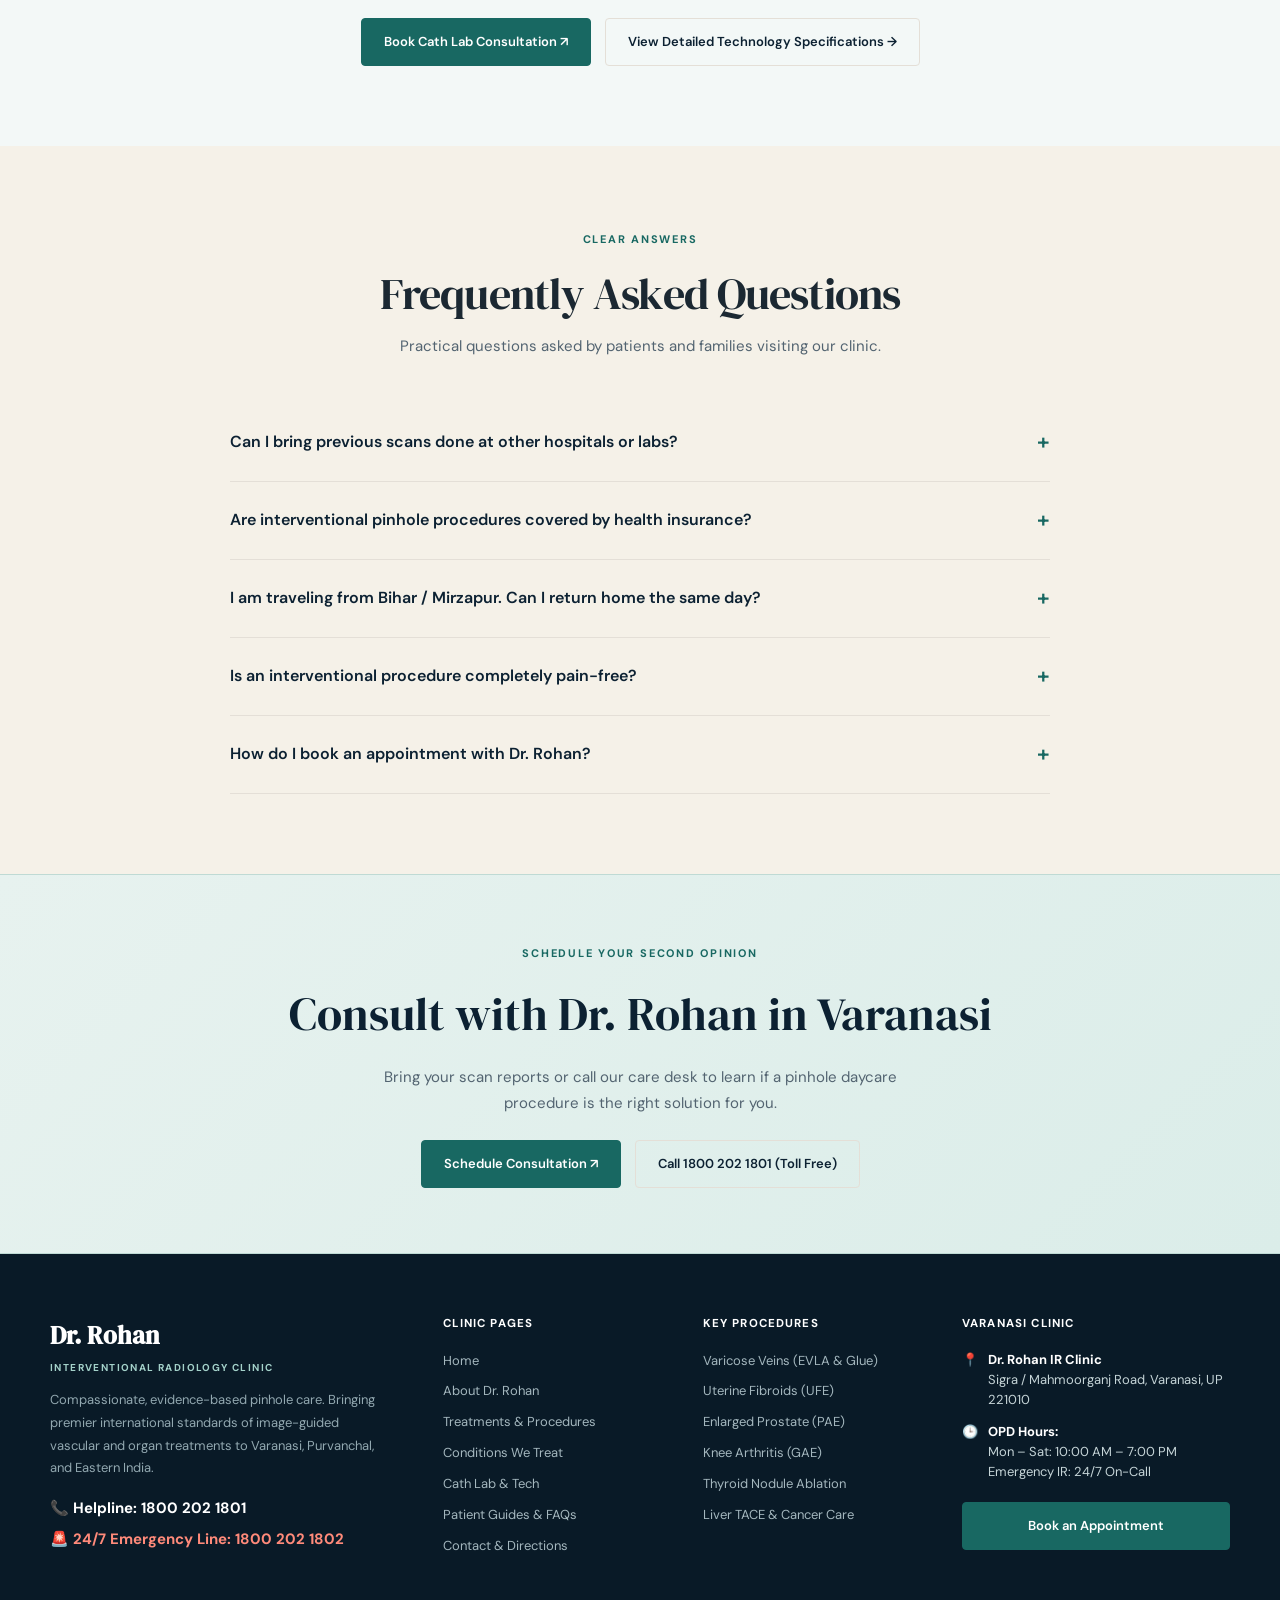
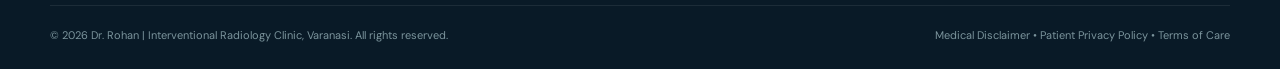
==== commit 9d587d0e: "feat: replace hero section with interactive 4-slide clinical showcase and auto-advance timer" ====
--- a/index.html
+++ b/index.html
@@ -1,4 +1,4 @@
-﻿<!DOCTYPE html>
+<!DOCTYPE html>
 <html lang="en">
 <head>
   <meta charset="UTF-8">
@@ -88,41 +88,206 @@
   </header>
 
   <main>
-    <!-- HERO SECTION -->
-    <section class="hero" id="home">
-      <div class="hero-glow-orb-1"></div>
-      <div class="hero-glow-orb-2"></div>
-      <div class="container hero-grid">
-        <div>
-          <span class="kicker"><span class="pulse-dot"></span>OPD Active in Varanasi • Sigra Center</span>
-          <h1>Told You Need Surgery?<br><em>There May Be a Pinhole Alternative.</em></h1>
-          <p class="hero-copy">
-            Over the past decade, image-guided endovascular medicine has transformed surgery. Using advanced ultrasound and Cath Lab fluoroscopy, Dr. Rohan treats Varicose Veins, Uterine Fibroids, Enlarged Prostate, and Knee Pain through a tiny 2mm skin puncture. No large cuts, no stitches, and you walk home the same afternoon.
-          </p>
-          <div class="hero-actions">
-            <button class="btn" onclick="openBooking()">Book In-Clinic Consultation ↗</button>
-            <a class="btn secondary" href="treatments.html">Explore Pinhole Procedures</a>
-          </div>
-
-          <div class="hero-trust-bar">
-            <div class="rating-pill">
-              <span class="stars">★★★★★</span>
-              <span><strong>4.9 / 5.0</strong> (180+ Google Reviews)</span>
-            </div>
-            <div class="hero-meta-item">
-              <span>💳</span>
-              <span><strong>Cashless Mediclaim</strong> Across All Major TPAs</span>
-            </div>
-          </div>
-        </div>
-
-        <div class="doctor-hero-frame">
-          <img class="doctor-portrait" src="https://images.unsplash.com/photo-1622253692010-333f2da6031d?auto=format&fit=crop&w=900&q=80" alt="Dr. Rohan, Consultant Interventional Radiologist in Varanasi" onerror="this.onerror=null;this.src='https://images.unsplash.com/photo-1582750433449-648ed127bb54?auto=format&fit=crop&w=900&q=80'">
-          <div class="doctor-card-meta">
-            <strong>Dr. Rohan, MD, FVIR</strong>
-            <small>VASCULAR & INTERVENTIONAL RADIOLOGIST</small>
-            <p>Fellowship-Trained Specialist in Endovascular Laser, UFE, Prostate PAE & Interventional Oncology.</p>
-          </div>
+    <!-- HERO SECTION: 4-SLIDE CLINICAL SHOWCASE (INSPIRED BY IR CLINIC INDIA WITH 2S TIME SLIDER) -->
+    <section class="hero-slider-section" id="home" aria-label="Clinical Highlights Showcase">
+      <!-- 2-Second Time Slider Progress Bar -->
+      <div class="hero-slider-progress-track" title="2-Second Auto-Slide Timer">
+        <div class="hero-slider-progress-bar" id="heroSliderProgressBar"></div>
+      </div>
+
+      <!-- Left / Right Floating Navigation Arrows -->
+      <button class="hero-slider-arrow prev" onclick="moveHeroSlide(-1)" aria-label="Previous Slide">
+        <svg viewBox="0 0 24 24" width="22" height="22" fill="none" stroke="currentColor" stroke-width="2.5" stroke-linecap="round" stroke-linejoin="round"><polyline points="15 18 9 12 15 6"></polyline></svg>
+      </button>
+      <button class="hero-slider-arrow next" onclick="moveHeroSlide(1)" aria-label="Next Slide">
+        <svg viewBox="0 0 24 24" width="22" height="22" fill="none" stroke="currentColor" stroke-width="2.5" stroke-linecap="round" stroke-linejoin="round"><polyline points="9 18 15 12 9 6"></polyline></svg>
+      </button>
+
+      <!-- Slides Viewport -->
+      <div class="hero-slides-viewport" id="heroSlidesViewport">
+
+        <!-- SLIDE 1: TEAM YOU CAN TRUST (Matches Image 1) -->
+        <div class="hero-slide slide-teal active" data-slide-index="0">
+          <div class="slide-ambient-glow"></div>
+          <div class="container hero-slide-grid">
+            <!-- Left Side: Visual Collage with Watermark Seal -->
+            <div class="slide-visual-col">
+              <div class="slide-collage-card">
+                <div class="slide-watermark-seal">IR</div>
+                <div class="slide-img-frame">
+                  <img src="https://images.unsplash.com/photo-1551076805-e1869033e561?auto=format&fit=crop&w=900&q=80" alt="Dr. Rohan and Clinical Team at Varanasi Cath Lab" onerror="this.onerror=null;this.src='https://images.unsplash.com/photo-1582750433449-648ed127bb54?auto=format&fit=crop&w=900&q=80'">
+                </div>
+                <div class="slide-floating-chip">
+                  <span class="chip-dot"></span>
+                  <div>
+                    <strong>Dr. Rohan, MD, FVIR</strong>
+                    <span>Fellowship-Trained Interventional Radiologist</span>
+                  </div>
+                </div>
+              </div>
+            </div>
+
+            <!-- Right Side: Headline + Points + Description + CTA -->
+            <div class="slide-content-col">
+              <span class="slide-kicker"><span class="pulse-dot"></span> Sigra Center • Varanasi</span>
+              <h1 class="slide-headline">BEHIND EVERY PROCEDURE IS A SPECIALIST YOU CAN TRUST.</h1>
+              <div class="slide-rule"></div>
+              <ul class="slide-points-list">
+                <li><span class="point-check">✓</span> Experienced specialists with advanced fellowship training.</li>
+                <li><span class="point-check">✓</span> Advanced Cath Lab, fluoroscopy & DSA technology.</li>
+                <li><span class="point-check">✓</span> Care centred around you with 100% organ preservation.</li>
+              </ul>
+              <p class="slide-subtext">
+                Advanced image-guided pinhole procedures for complex vascular, gynecological, urological, and oncological conditions.
+              </p>
+              <div class="slide-btn-group">
+                <button class="btn slide-primary-btn" onclick="openBooking()">Book In-Clinic Consultation ↗</button>
+                <a class="btn slide-secondary-btn" href="treatments.html">Explore Procedures</a>
+              </div>
+            </div>
+          </div>
+        </div>
+
+        <!-- SLIDE 2: 5,000+ PATIENTS (Matches Image 2) -->
+        <div class="hero-slide slide-sapphire" data-slide-index="1">
+          <div class="slide-ambient-glow"></div>
+          <div class="container hero-slide-grid">
+            <!-- Left Side: Headline + Points + Description + CTA -->
+            <div class="slide-content-col">
+              <span class="slide-kicker"><span class="pulse-dot"></span> Clinical Milestone</span>
+              <h1 class="slide-headline">5,000+ PATIENTS TREATED WITH CARE.</h1>
+              <div class="slide-rule"></div>
+              <ul class="slide-points-list">
+                <li><span class="point-check">✓</span> Patient-first approach & unhurried scan reviews.</li>
+                <li><span class="point-check">✓</span> Safety-led pinhole procedures under local numbing.</li>
+                <li><span class="point-check">✓</span> Dedicated clinical team by your side through recovery.</li>
+              </ul>
+              <p class="slide-subtext">
+                Advanced Interventional Radiology focused on millimeter precision, zero surgical cuts, and same-day daycare discharge.
+              </p>
+              <div class="slide-btn-group">
+                <button class="btn slide-primary-btn" onclick="openBooking()">Book In-Clinic Consultation ↗</button>
+                <a class="btn slide-secondary-btn" href="insights.html">Patient Success Stories</a>
+              </div>
+            </div>
+
+            <!-- Right Side: Giant Watermark 5k+ & Cath Lab Intervention Action -->
+            <div class="slide-visual-col">
+              <div class="slide-collage-card">
+                <div class="slide-watermark-big-text">5k+</div>
+                <div class="slide-img-frame">
+                  <img src="https://images.unsplash.com/photo-1516549655169-df83a0774514?auto=format&fit=crop&w=900&q=80" alt="Cath Lab Catheter Interventions by Dr. Rohan" onerror="this.onerror=null;this.src='https://images.unsplash.com/photo-1579684385127-1ef15d508118?auto=format&fit=crop&w=900&q=80'">
+                </div>
+                <div class="slide-floating-chip">
+                  <span class="chip-badge">99.4%</span>
+                  <div>
+                    <strong>High Clinical Success Rate</strong>
+                    <span>Over 5,000+ successful pinhole treatments</span>
+                  </div>
+                </div>
+              </div>
+            </div>
+          </div>
+        </div>
+
+        <!-- SLIDE 3: 10+ YEARS & FACILITIES (Matches Image 3) -->
+        <div class="hero-slide slide-emerald" data-slide-index="2">
+          <div class="slide-ambient-glow"></div>
+          <div class="container hero-slide-grid">
+            <!-- Left Side: Headline + Points + Description + CTA -->
+            <div class="slide-content-col">
+              <span class="slide-kicker"><span class="pulse-dot"></span> Regional Excellence</span>
+              <h1 class="slide-headline">10+ YEARS EXPERIENCE. ONE VISION FOR BETTER CARE.</h1>
+              <div class="slide-rule"></div>
+              <ul class="slide-points-list">
+                <li><span class="point-check">✓</span> Growing access to specialised pinhole medicine.</li>
+                <li><span class="point-check">✓</span> Advanced endovascular laser & embolization expertise.</li>
+                <li><span class="point-check">✓</span> Care closer to patients across Varanasi, Eastern UP & Bihar.</li>
+              </ul>
+              <p class="slide-subtext">
+                Expanding access to world-class, minimally invasive Interventional Radiology so patients no longer need open surgery.
+              </p>
+              <div class="slide-btn-group">
+                <button class="btn slide-primary-btn" onclick="openBooking()">Schedule a Visit ↗</button>
+                <a class="btn slide-secondary-btn" href="technology.html">Explore Cath Lab Facility</a>
+              </div>
+            </div>
+
+            <!-- Right Side: Clinic Collage with Location Pins (Jaipur/Surat style) -->
+            <div class="slide-visual-col">
+              <div class="slide-facility-collage">
+                <div class="facility-grid-item item-main">
+                  <img src="https://images.unsplash.com/photo-1519494026892-80bbd2d6fd0d?auto=format&fit=crop&w=700&q=80" alt="Sigra Varanasi Clinic Consultation Suite">
+                  <span class="location-pin-tag">📍 Sigra, Varanasi</span>
+                </div>
+                <div class="facility-grid-item item-sub1">
+                  <img src="https://images.unsplash.com/photo-1579684385127-1ef15d508118?auto=format&fit=crop&w=600&q=80" alt="Cath Lab Suite">
+                  <span class="location-pin-tag">📍 Cath Lab Suite</span>
+                </div>
+                <div class="facility-grid-item item-sub2">
+                  <img src="https://images.unsplash.com/photo-1584982751601-97dcc096659c?auto=format&fit=crop&w=600&q=80" alt="Doppler Ultrasound Lab">
+                  <span class="location-pin-tag">📍 Purvanchal Center</span>
+                </div>
+              </div>
+            </div>
+          </div>
+        </div>
+
+        <!-- SLIDE 4: PINHOLE ALTERNATIVE (Matches Image 4) -->
+        <div class="hero-slide slide-amethyst" data-slide-index="3">
+          <div class="slide-ambient-glow"></div>
+          <div class="container hero-slide-grid">
+            <!-- Left Side: Doctor Hero Portrait Frame -->
+            <div class="slide-visual-col">
+              <div class="doctor-hero-frame slide-doctor-card">
+                <img class="doctor-portrait" src="https://images.unsplash.com/photo-1622253692010-333f2da6031d?auto=format&fit=crop&w=900&q=80" alt="Dr. Rohan, Consultant Interventional Radiologist" onerror="this.onerror=null;this.src='https://images.unsplash.com/photo-1582750433449-648ed127bb54?auto=format&fit=crop&w=900&q=80'">
+                <div class="doctor-card-meta">
+                  <strong>Dr. Rohan, MD, FVIR</strong>
+                  <small>VASCULAR & INTERVENTIONAL RADIOLOGIST</small>
+                  <p>Fellowship-Trained Specialist in Endovascular Laser, UFE, Prostate PAE & Interventional Oncology.</p>
+                </div>
+              </div>
+            </div>
+
+            <!-- Right Side: Headline + Points + Description + CTA -->
+            <div class="slide-content-col">
+              <span class="slide-kicker"><span class="pulse-dot"></span> Pinhole Precision Surgery</span>
+              <h1 class="slide-headline">TOLD YOU NEED SURGERY? THERE MAY BE A PINHOLE ALTERNATIVE.</h1>
+              <div class="slide-rule"></div>
+              <ul class="slide-points-list">
+                <li><span class="point-check">✓</span> Precision Treatments (2mm tiny skin puncture).</li>
+                <li><span class="point-check">✓</span> Painless Recovery without cuts, scars or stitches.</li>
+                <li><span class="point-check">✓</span> Real Results with 100% organ preservation.</li>
+              </ul>
+              <p class="slide-subtext">
+                No large incisions. No surgical scars. No long hospital stays. Just expert, image-guided pinhole care. Walk home in 4–6 hours.
+              </p>
+              <div class="slide-btn-group">
+                <button class="btn slide-primary-btn" onclick="openBooking()">Book In-Clinic Consultation ↗</button>
+                <a class="btn slide-secondary-btn" href="treatments.html">Explore 20+ Procedures</a>
+              </div>
+              <div class="slide-trust-row">
+                <span class="slide-trust-pill">★ ★ ★ ★ ★ <strong>4.9 / 5.0</strong> (180+ Reviews)</span>
+                <span class="slide-trust-pill">💳 <strong>Cashless Mediclaim</strong> All Major TPAs</span>
+              </div>
+            </div>
+          </div>
+        </div>
+
+      </div>
+
+      <!-- Bottom Slider Controls & 2s Timer Indicator -->
+      <div class="hero-slider-bottom-bar">
+        <div class="hero-slider-dots" id="heroSliderDots">
+          <button class="slider-dot active" onclick="goToHeroSlide(0)" aria-label="Go to Slide 1"><span class="dot-num">01</span><span class="dot-title">Trust & Team</span></button>
+          <button class="slider-dot" onclick="goToHeroSlide(1)" aria-label="Go to Slide 2"><span class="dot-num">02</span><span class="dot-title">5,000+ Treated</span></button>
+          <button class="slider-dot" onclick="goToHeroSlide(2)" aria-label="Go to Slide 3"><span class="dot-num">03</span><span class="dot-title">10+ Years</span></button>
+          <button class="slider-dot" onclick="goToHeroSlide(3)" aria-label="Go to Slide 4"><span class="dot-num">04</span><span class="dot-title">Pinhole Care</span></button>
+        </div>
+
+        <div class="hero-slider-timer-status" id="heroSliderTimerStatus" title="2-Second Auto-Slider Active">
+          <span class="timer-pulse-circle"></span>
+          <span class="timer-label">2s Slide Timer</span>
         </div>
       </div>
     </section>
--- a/styles.css
+++ b/styles.css
@@ -761,6 +761,591 @@
 }
 
 /* ==========================================================================
+   HERO 4-SLIDE CLINICAL SHOWCASE (INSPIRED BY IR CLINIC INDIA WITH 2S SLIDER)
+   ========================================================================== */
+.hero-slider-section {
+  position: relative;
+  background-color: var(--oxford);
+  overflow: hidden;
+  border-bottom: 1px solid rgba(255, 255, 255, 0.1);
+  min-height: 620px;
+}
+
+/* Precision Cath Lab Coordinate Grid Overlay */
+.hero-slider-section::before {
+  content: "";
+  position: absolute;
+  inset: 0;
+  background-image: 
+    radial-gradient(rgba(255, 255, 255, 0.08) 1.25px, transparent 1.25px),
+    linear-gradient(to right, rgba(255, 255, 255, 0.025) 1px, transparent 1px),
+    linear-gradient(to bottom, rgba(255, 255, 255, 0.025) 1px, transparent 1px);
+  background-size: 28px 28px, 112px 112px, 112px 112px;
+  background-position: center top;
+  pointer-events: none;
+  z-index: 1;
+}
+
+/* 2-Second Time Slider Progress Bar */
+.hero-slider-progress-track {
+  position: absolute;
+  top: 0;
+  left: 0;
+  right: 0;
+  height: 4px;
+  background: rgba(255, 255, 255, 0.14);
+  z-index: 30;
+  overflow: hidden;
+}
+.hero-slider-progress-bar {
+  height: 100%;
+  width: 0%;
+  background: linear-gradient(90deg, #186862 0%, #4ed2c6 65%, #ffffff 100%);
+  box-shadow: 0 0 14px rgba(78, 210, 198, 0.85);
+  will-change: width;
+}
+
+/* Left / Right Floating Circular Navigation Arrows */
+.hero-slider-arrow {
+  position: absolute;
+  top: 50%;
+  transform: translateY(-50%);
+  width: 48px;
+  height: 48px;
+  border-radius: 50%;
+  background: rgba(255, 255, 255, 0.16);
+  backdrop-filter: blur(10px);
+  -webkit-backdrop-filter: blur(10px);
+  border: 1px solid rgba(255, 255, 255, 0.28);
+  color: #ffffff;
+  display: flex;
+  align-items: center;
+  justify-content: center;
+  cursor: pointer;
+  z-index: 25;
+  transition: all 0.25s cubic-bezier(0.16, 1, 0.3, 1);
+  box-shadow: 0 8px 24px rgba(0, 0, 0, 0.3);
+}
+.hero-slider-arrow:hover {
+  background: #ffffff;
+  color: var(--oxford);
+  border-color: #ffffff;
+  transform: translateY(-50%) scale(1.1);
+  box-shadow: 0 12px 32px rgba(0, 0, 0, 0.45);
+}
+.hero-slider-arrow.prev { left: 24px; }
+.hero-slider-arrow.next { right: 24px; }
+
+/* Slides Viewport & Base Slide */
+.hero-slides-viewport {
+  position: relative;
+  width: 100%;
+  min-height: 590px;
+}
+.hero-slide {
+  position: absolute;
+  inset: 0;
+  opacity: 0;
+  visibility: hidden;
+  transition: opacity 0.5s ease-in-out, transform 0.5s cubic-bezier(0.16, 1, 0.3, 1);
+  transform: scale(0.985);
+  display: flex;
+  align-items: center;
+  padding: 56px 0 76px;
+  z-index: 2;
+  pointer-events: none;
+}
+.hero-slide.active {
+  opacity: 1;
+  visibility: visible;
+  transform: scale(1);
+  pointer-events: auto;
+}
+
+/* Atmospheric Slide Themes (Matching IR Clinic India Energy) */
+.slide-teal {
+  background: 
+    radial-gradient(circle 850px at 75% 35%, rgba(78, 210, 198, 0.24), transparent 70%),
+    radial-gradient(circle 500px at 15% 20%, rgba(24, 104, 98, 0.35), transparent 60%),
+    linear-gradient(135deg, #091e2b 0%, #0d383f 45%, #155e58 100%);
+}
+.slide-sapphire {
+  background: 
+    radial-gradient(circle 850px at 25% 35%, rgba(64, 153, 235, 0.25), transparent 70%),
+    radial-gradient(circle 500px at 85% 20%, rgba(21, 60, 95, 0.4), transparent 60%),
+    linear-gradient(135deg, #081726 0%, #0f3050 45%, #195280 100%);
+}
+.slide-emerald {
+  background: 
+    radial-gradient(circle 850px at 80% 30%, rgba(52, 211, 153, 0.22), transparent 70%),
+    radial-gradient(circle 500px at 20% 70%, rgba(20, 85, 68, 0.35), transparent 60%),
+    linear-gradient(135deg, #07211a 0%, #0c3e32 45%, #146955 100%);
+}
+.slide-amethyst {
+  /* Signature IR Clinic Vibrant Plum/Magenta Gradient */
+  background: 
+    radial-gradient(circle 850px at 30% 30%, rgba(232, 90, 178, 0.28), transparent 70%),
+    radial-gradient(circle 500px at 85% 70%, rgba(125, 34, 107, 0.4), transparent 60%),
+    linear-gradient(135deg, #220b29 0%, #4a1548 45%, #7e246e 100%);
+}
+
+/* 2-Column Hero Slide Grid */
+.hero-slide-grid {
+  display: grid;
+  grid-template-columns: 1fr 1fr;
+  align-items: center;
+  gap: 52px;
+  position: relative;
+  z-index: 5;
+  width: 100%;
+}
+
+/* Slide Typography & Points */
+.slide-kicker {
+  display: inline-flex;
+  align-items: center;
+  gap: 8px;
+  background: rgba(255, 255, 255, 0.12);
+  backdrop-filter: blur(8px);
+  -webkit-backdrop-filter: blur(8px);
+  border: 1px solid rgba(255, 255, 255, 0.2);
+  padding: 5px 15px;
+  border-radius: 20px;
+  font-size: 11.5px;
+  font-weight: 700;
+  letter-spacing: 0.08em;
+  text-transform: uppercase;
+  color: #a7e9e2;
+  margin-bottom: 16px;
+}
+.slide-headline {
+  font-family: var(--font-serif);
+  font-size: clamp(30px, 3.4vw, 44px);
+  line-height: 1.15;
+  letter-spacing: -0.01em;
+  color: #ffffff;
+  text-transform: uppercase;
+  font-weight: 500;
+  margin-bottom: 0;
+  text-wrap: balance;
+}
+.slide-rule {
+  width: 100%;
+  max-width: 520px;
+  height: 1.5px;
+  background: rgba(255, 255, 255, 0.24);
+  margin: 18px 0 20px;
+}
+.slide-points-list {
+  list-style: none;
+  padding: 0;
+  margin: 0 0 20px 0;
+  display: flex;
+  flex-direction: column;
+  gap: 12px;
+}
+.slide-points-list li {
+  font-size: clamp(15px, 1.25vw, 17.5px);
+  font-weight: 500;
+  color: #ffffff;
+  display: flex;
+  align-items: center;
+  gap: 11px;
+  line-height: 1.4;
+}
+.point-check {
+  display: inline-flex;
+  align-items: center;
+  justify-content: center;
+  width: 22px;
+  height: 22px;
+  border-radius: 50%;
+  background: rgba(78, 210, 198, 0.22);
+  color: #4ed2c6;
+  font-size: 13px;
+  font-weight: 800;
+  border: 1px solid rgba(78, 210, 198, 0.5);
+  flex-shrink: 0;
+}
+.slide-subtext {
+  font-size: 15px;
+  line-height: 1.7;
+  color: rgba(255, 255, 255, 0.88);
+  max-width: 540px;
+  margin-bottom: 24px;
+}
+.slide-btn-group {
+  display: flex;
+  gap: 14px;
+  flex-wrap: wrap;
+  align-items: center;
+}
+.slide-primary-btn {
+  background: #ffffff !important;
+  color: var(--oxford) !important;
+  font-weight: 700;
+  border: none;
+  box-shadow: 0 8px 24px rgba(0, 0, 0, 0.3);
+  padding: 12px 26px;
+  border-radius: var(--radius-sm);
+  transition: all 0.22s ease;
+}
+.slide-primary-btn:hover {
+  background: #4ed2c6 !important;
+  color: var(--oxford) !important;
+  transform: translateY(-2px);
+  box-shadow: 0 12px 28px rgba(78, 210, 198, 0.4);
+}
+.slide-secondary-btn {
+  background: rgba(255, 255, 255, 0.12) !important;
+  color: #ffffff !important;
+  border: 1px solid rgba(255, 255, 255, 0.35) !important;
+  backdrop-filter: blur(8px);
+  padding: 12px 24px;
+  border-radius: var(--radius-sm);
+  transition: all 0.22s ease;
+}
+.slide-secondary-btn:hover {
+  background: rgba(255, 255, 255, 0.24) !important;
+  border-color: #ffffff !important;
+  transform: translateY(-2px);
+}
+.slide-trust-row {
+  display: flex;
+  gap: 14px;
+  flex-wrap: wrap;
+  align-items: center;
+  margin-top: 18px;
+}
+.slide-trust-pill {
+  display: inline-flex;
+  align-items: center;
+  gap: 6px;
+  background: rgba(255, 255, 255, 0.12);
+  border: 1px solid rgba(255, 255, 255, 0.22);
+  padding: 6px 14px;
+  border-radius: 20px;
+  font-size: 12px;
+  color: #ffffff;
+}
+.slide-trust-pill strong { color: #ffffff; }
+
+/* Visual Collage & Media Frames */
+.slide-visual-col {
+  position: relative;
+  display: flex;
+  justify-content: center;
+  align-items: center;
+  width: 100%;
+}
+.slide-collage-card {
+  position: relative;
+  background: rgba(12, 33, 50, 0.45);
+  border: 1.5px solid rgba(255, 255, 255, 0.2);
+  border-radius: 16px;
+  padding: 14px;
+  box-shadow: 0 20px 50px rgba(0, 0, 0, 0.4);
+  backdrop-filter: blur(12px);
+  -webkit-backdrop-filter: blur(12px);
+  max-width: 480px;
+  width: 100%;
+}
+.slide-watermark-seal {
+  position: absolute;
+  top: 50%;
+  left: 50%;
+  transform: translate(-50%, -50%);
+  font-family: var(--font-serif);
+  font-size: 160px;
+  font-weight: 800;
+  color: rgba(255, 255, 255, 0.07);
+  pointer-events: none;
+  z-index: 1;
+  user-select: none;
+}
+.slide-watermark-big-text {
+  position: absolute;
+  top: -24px;
+  right: 14px;
+  font-size: clamp(90px, 12vw, 150px);
+  font-weight: 900;
+  color: rgba(255, 255, 255, 0.16);
+  line-height: 0.85;
+  pointer-events: none;
+  z-index: 1;
+  user-select: none;
+  font-family: var(--font-sans);
+}
+.slide-img-frame {
+  position: relative;
+  z-index: 2;
+  border-radius: 12px;
+  overflow: hidden;
+  height: 380px;
+}
+.slide-img-frame img {
+  width: 100%;
+  height: 100%;
+  object-fit: cover;
+  object-position: center 20%;
+  display: block;
+}
+.slide-floating-chip {
+  position: absolute;
+  bottom: -16px;
+  left: 14px;
+  right: 14px;
+  background: var(--oxford);
+  border: 1px solid rgba(255, 255, 255, 0.18);
+  border-radius: 10px;
+  padding: 12px 18px;
+  box-shadow: 0 12px 30px rgba(0, 0, 0, 0.4);
+  display: flex;
+  align-items: center;
+  gap: 12px;
+  z-index: 5;
+}
+.chip-dot {
+  width: 10px;
+  height: 10px;
+  border-radius: 50%;
+  background: #4ed2c6;
+  box-shadow: 0 0 10px #4ed2c6;
+  flex-shrink: 0;
+}
+.chip-badge {
+  background: rgba(78, 210, 198, 0.2);
+  border: 1px solid #4ed2c6;
+  color: #4ed2c6;
+  font-weight: 800;
+  font-size: 13px;
+  padding: 4px 10px;
+  border-radius: 6px;
+  flex-shrink: 0;
+}
+.slide-floating-chip strong {
+  display: block;
+  font-size: 13.5px;
+  color: #ffffff;
+}
+.slide-floating-chip span {
+  display: block;
+  font-size: 11px;
+  color: #a7d0cb;
+}
+
+/* Facility Collage (Slide 3 - Matching Image 3) */
+.slide-facility-collage {
+  display: grid;
+  grid-template-columns: 1.2fr 1fr;
+  grid-template-rows: 1fr 1fr;
+  gap: 12px;
+  max-width: 490px;
+  width: 100%;
+  height: 380px;
+}
+.facility-grid-item {
+  position: relative;
+  border-radius: 12px;
+  overflow: hidden;
+  border: 1px solid rgba(255, 255, 255, 0.2);
+  box-shadow: 0 8px 24px rgba(0, 0, 0, 0.3);
+}
+.facility-grid-item img {
+  width: 100%;
+  height: 100%;
+  object-fit: cover;
+  display: block;
+}
+.facility-grid-item.item-main {
+  grid-row: 1 / span 2;
+}
+.location-pin-tag {
+  position: absolute;
+  bottom: 8px;
+  left: 8px;
+  background: rgba(12, 33, 50, 0.85);
+  backdrop-filter: blur(8px);
+  -webkit-backdrop-filter: blur(8px);
+  border: 1px solid rgba(255, 255, 255, 0.25);
+  color: #ffffff;
+  font-size: 11px;
+  font-weight: 700;
+  padding: 4px 10px;
+  border-radius: 20px;
+  box-shadow: 0 4px 12px rgba(0, 0, 0, 0.3);
+}
+
+/* Slide 4 Doctor Card Modification */
+.slide-doctor-card {
+  max-width: 460px;
+  width: 100%;
+  margin: 0 auto;
+  border-color: rgba(255, 255, 255, 0.25);
+  box-shadow: 0 20px 50px rgba(0, 0, 0, 0.4);
+}
+
+/* Bottom Pagination & 2s Timer Status Bar */
+.hero-slider-bottom-bar {
+  position: absolute;
+  bottom: 16px;
+  left: 0;
+  right: 0;
+  display: flex;
+  justify-content: center;
+  align-items: center;
+  gap: 22px;
+  z-index: 25;
+}
+.hero-slider-dots {
+  display: flex;
+  gap: 8px;
+  background: rgba(12, 33, 50, 0.65);
+  backdrop-filter: blur(10px);
+  -webkit-backdrop-filter: blur(10px);
+  border: 1px solid rgba(255, 255, 255, 0.2);
+  padding: 5px 8px;
+  border-radius: 30px;
+  box-shadow: 0 6px 20px rgba(0, 0, 0, 0.3);
+}
+.slider-dot {
+  background: transparent;
+  border: 1px solid transparent;
+  color: rgba(255, 255, 255, 0.7);
+  padding: 5px 14px;
+  border-radius: 20px;
+  font-size: 12px;
+  font-weight: 600;
+  cursor: pointer;
+  display: flex;
+  align-items: center;
+  gap: 6px;
+  transition: all 0.22s ease;
+}
+.slider-dot .dot-num {
+  font-weight: 800;
+  color: #a7e9e2;
+}
+.slider-dot.active {
+  background: rgba(255, 255, 255, 0.22);
+  border-color: rgba(255, 255, 255, 0.4);
+  color: #ffffff;
+  box-shadow: 0 2px 10px rgba(0, 0, 0, 0.2);
+}
+.slider-dot:hover:not(.active) {
+  background: rgba(255, 255, 255, 0.1);
+  color: #ffffff;
+}
+
+/* 2s Timer Indicator Pill */
+.hero-slider-timer-status {
+  display: inline-flex;
+  align-items: center;
+  gap: 7px;
+  background: rgba(12, 33, 50, 0.65);
+  backdrop-filter: blur(10px);
+  -webkit-backdrop-filter: blur(10px);
+  border: 1px solid rgba(78, 210, 198, 0.35);
+  padding: 6px 14px;
+  border-radius: 20px;
+  font-size: 11.5px;
+  font-weight: 700;
+  color: #4ed2c6;
+  box-shadow: 0 6px 20px rgba(0, 0, 0, 0.3);
+}
+.timer-pulse-circle {
+  width: 8px;
+  height: 8px;
+  border-radius: 50%;
+  background: #4ed2c6;
+  box-shadow: 0 0 8px #4ed2c6;
+  animation: timerPulse 1.2s infinite;
+}
+@keyframes timerPulse {
+  0%, 100% { opacity: 1; transform: scale(1); }
+  50% { opacity: 0.4; transform: scale(0.85); }
+}
+.hero-slider-timer-status.paused {
+  border-color: rgba(224, 109, 83, 0.4);
+  color: #f7a492;
+}
+.hero-slider-timer-status.paused .timer-pulse-circle {
+  background: #e06d53;
+  box-shadow: 0 0 8px #e06d53;
+  animation: none;
+}
+
+/* Responsive Rules for Hero Slider */
+@media (max-width: 992px) {
+  .hero-slider-section {
+    min-height: auto;
+  }
+  .hero-slides-viewport {
+    min-height: auto;
+  }
+  .hero-slide {
+    position: relative;
+    padding: 40px 0 70px;
+    opacity: 0;
+    display: none;
+  }
+  .hero-slide.active {
+    display: flex;
+    opacity: 1;
+  }
+  .hero-slide-grid {
+    grid-template-columns: 1fr;
+    gap: 36px;
+  }
+  .slide-visual-col {
+    order: 2; /* Put text first on tablets */
+  }
+  .slide-content-col {
+    order: 1;
+  }
+  .hero-slider-arrow {
+    width: 40px;
+    height: 40px;
+  }
+  .hero-slider-arrow.prev { left: 10px; }
+  .hero-slider-arrow.next { right: 10px; }
+  .slider-dot .dot-title { display: none; }
+}
+
+@media (max-width: 600px) {
+  .hero-slide {
+    padding: 30px 0 65px;
+  }
+  .slide-headline {
+    font-size: 24px;
+  }
+  .slide-points-list li {
+    font-size: 14.5px;
+  }
+  .slide-img-frame {
+    height: 280px;
+  }
+  .slide-facility-collage {
+    height: 280px;
+  }
+  .slide-floating-chip {
+    position: static;
+    margin-top: 10px;
+  }
+  .hero-slider-bottom-bar {
+    gap: 10px;
+    bottom: 12px;
+  }
+  .slider-dot {
+    padding: 4px 10px;
+  }
+  .hero-slider-timer-status {
+    padding: 4px 10px;
+    font-size: 10.5px;
+  }
+}
+
+/* ==========================================================================
    ACCREDITATION & CLINICAL REASSURANCE BAR
    ========================================================================== */
 .accreditation-bar {
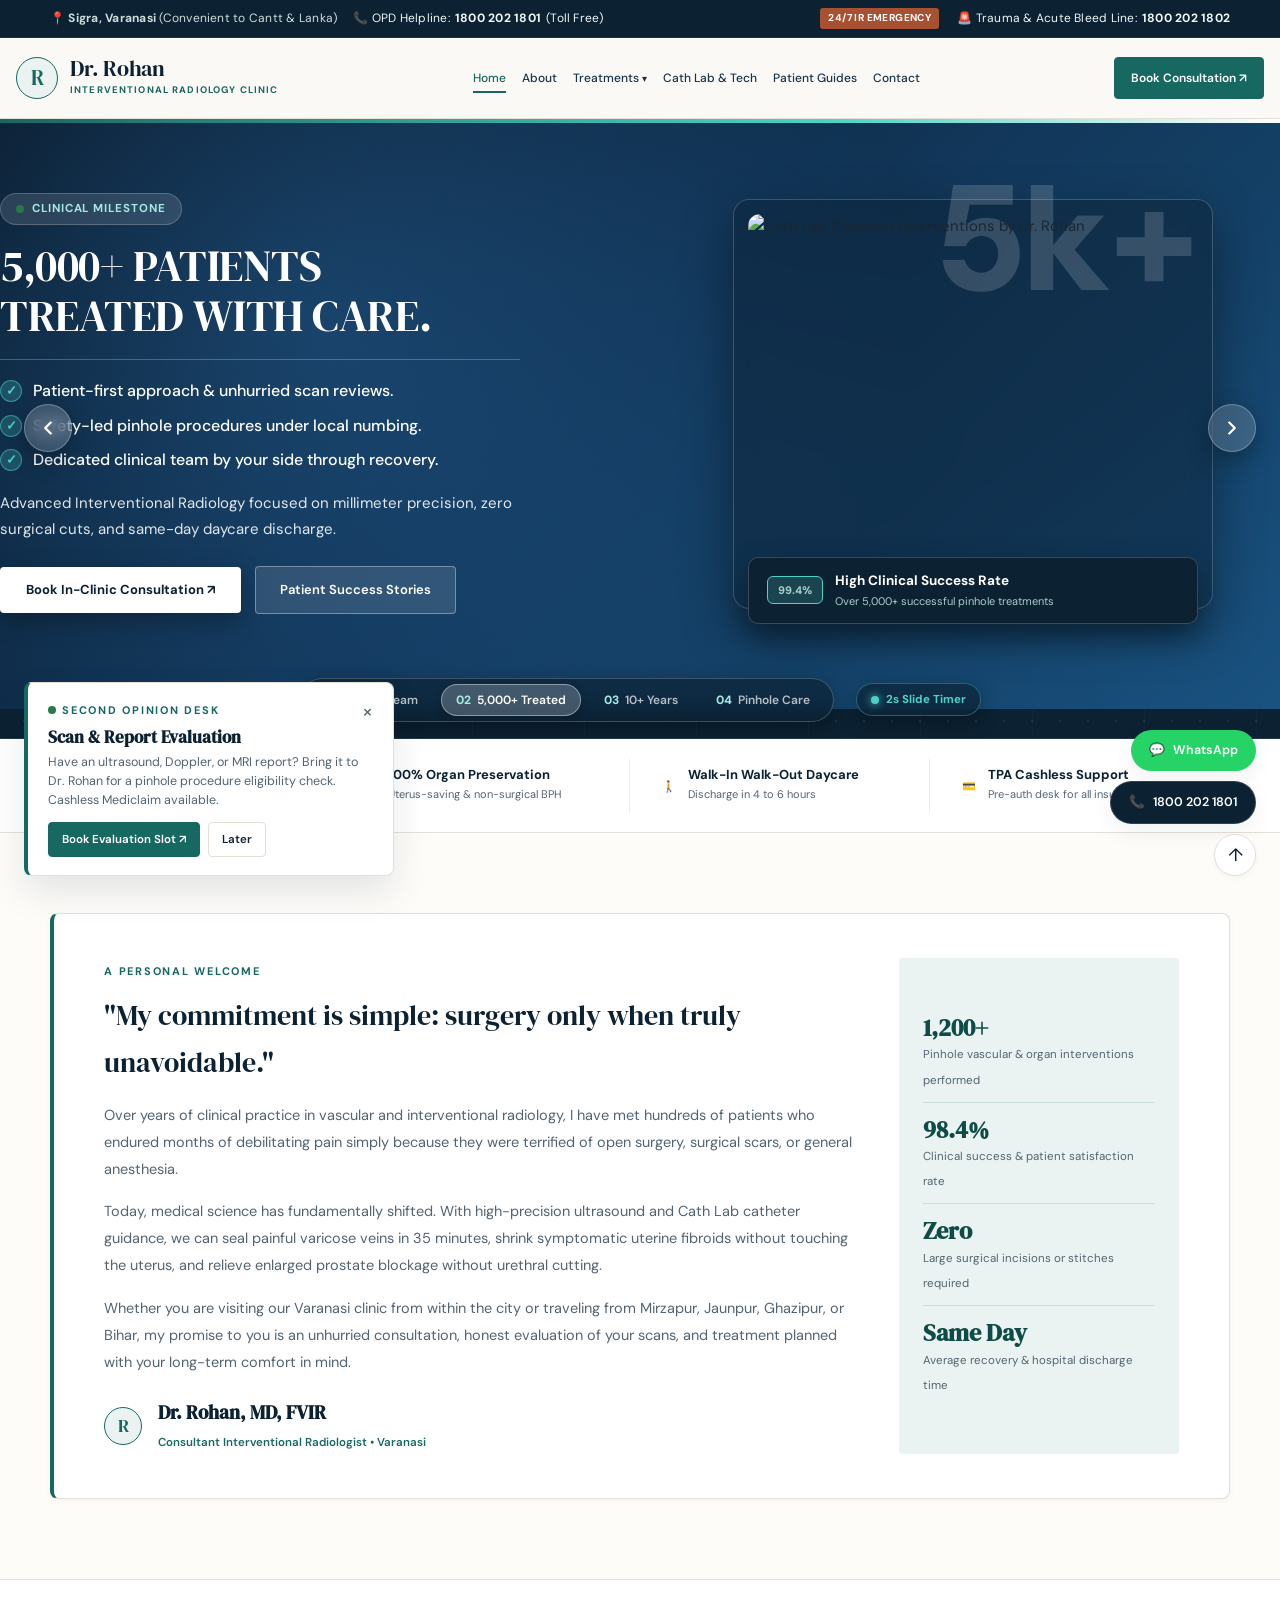
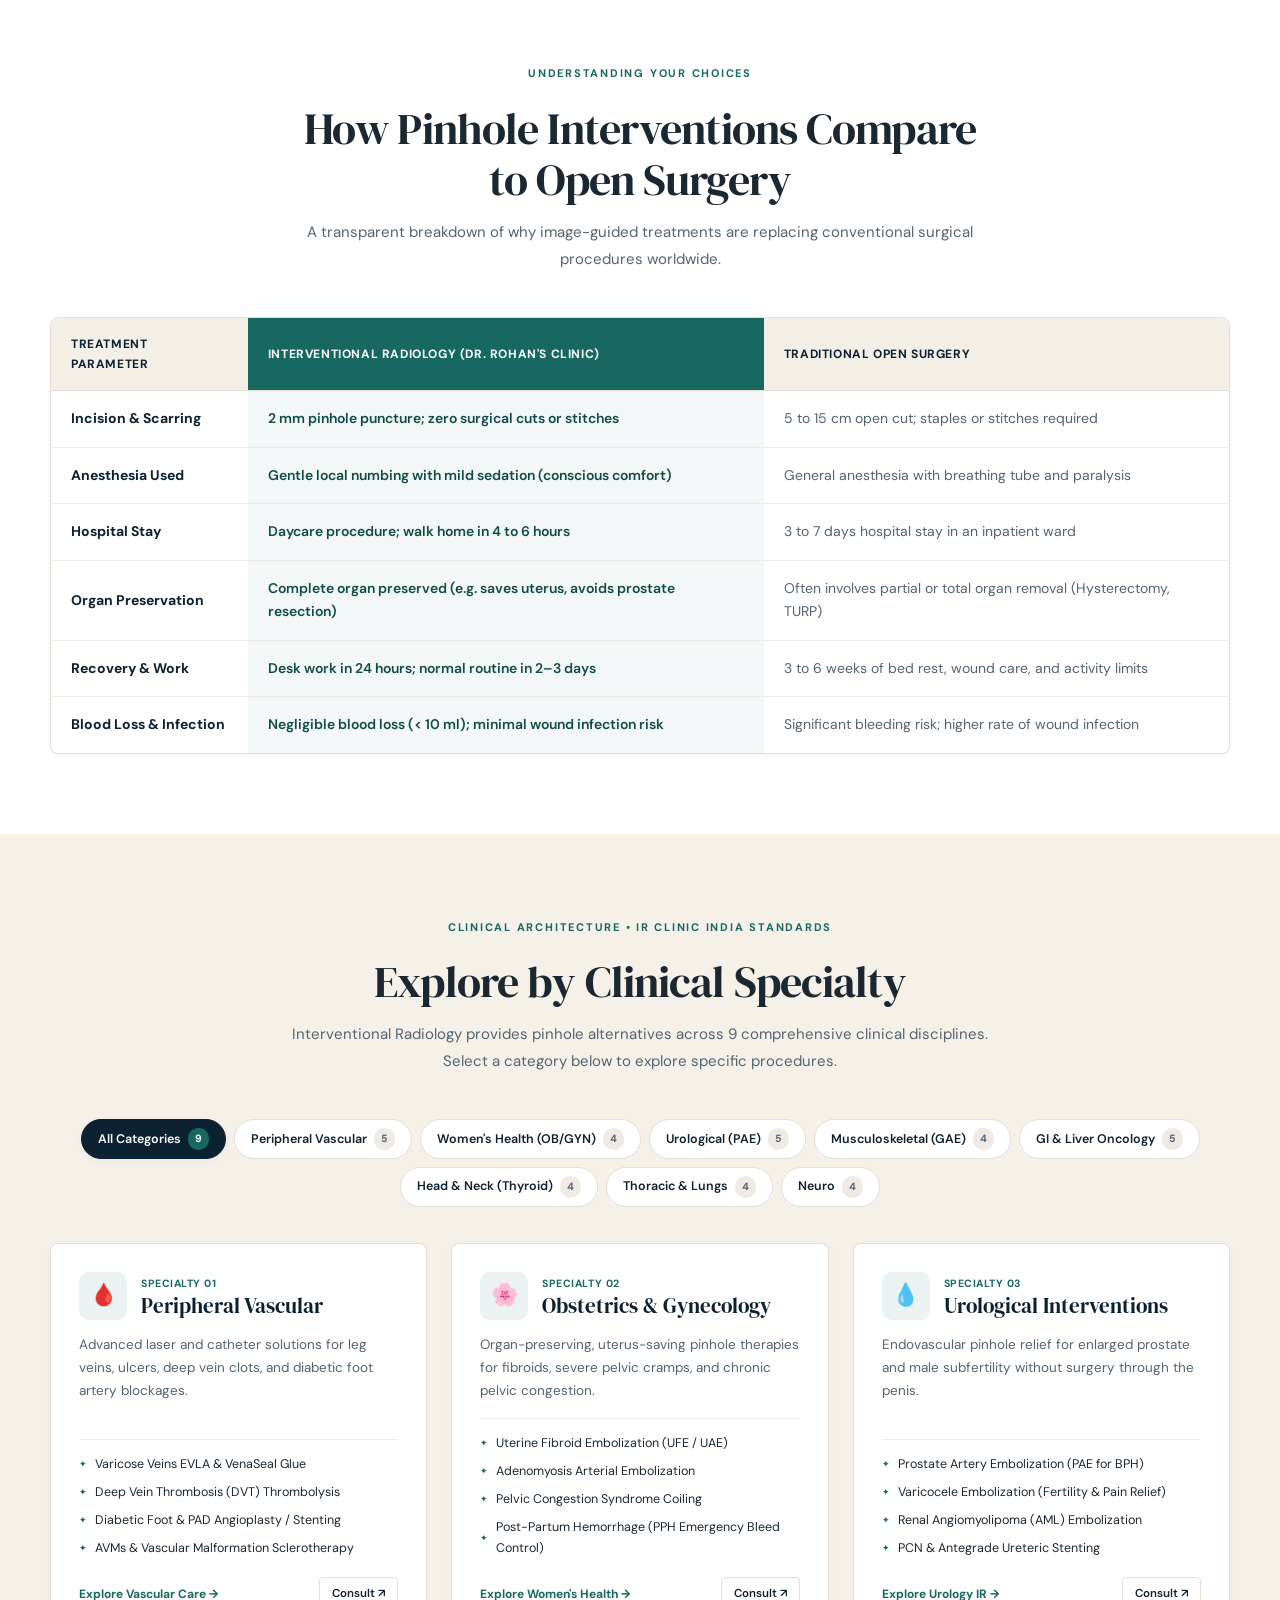
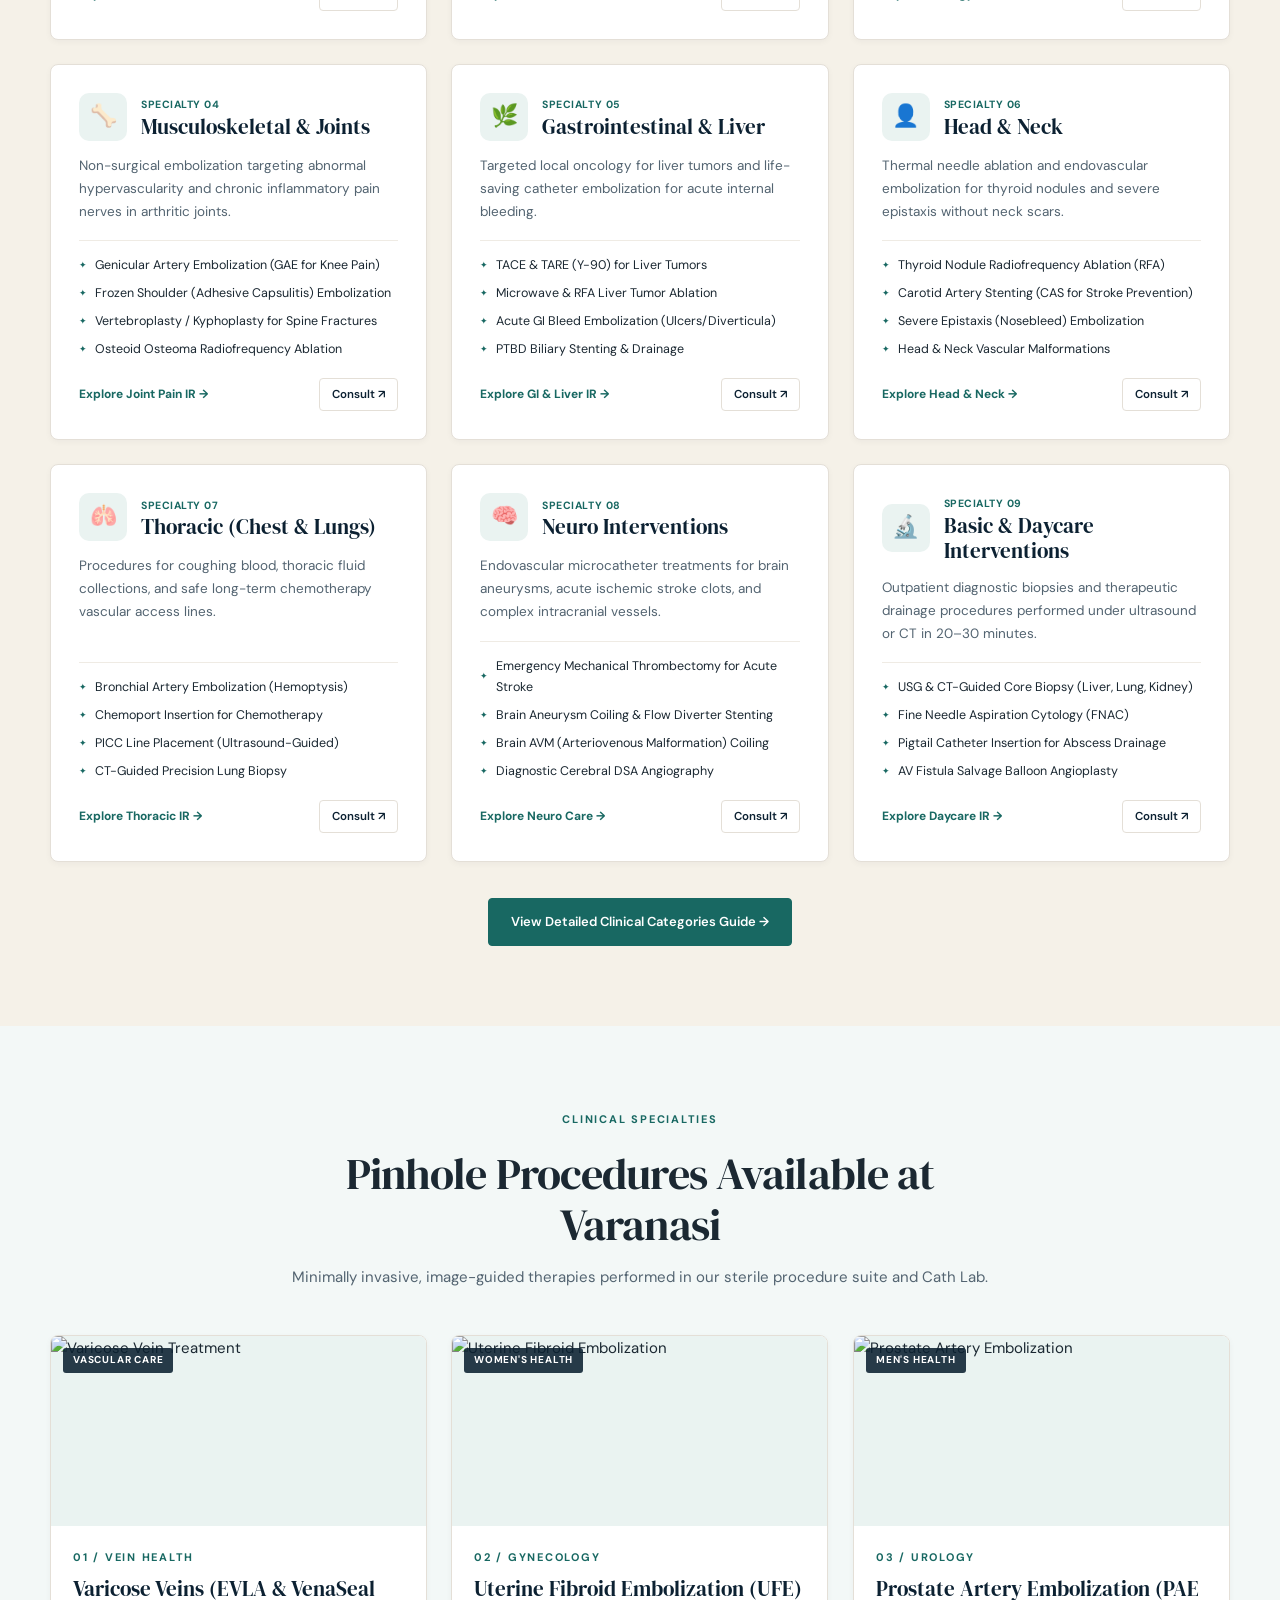
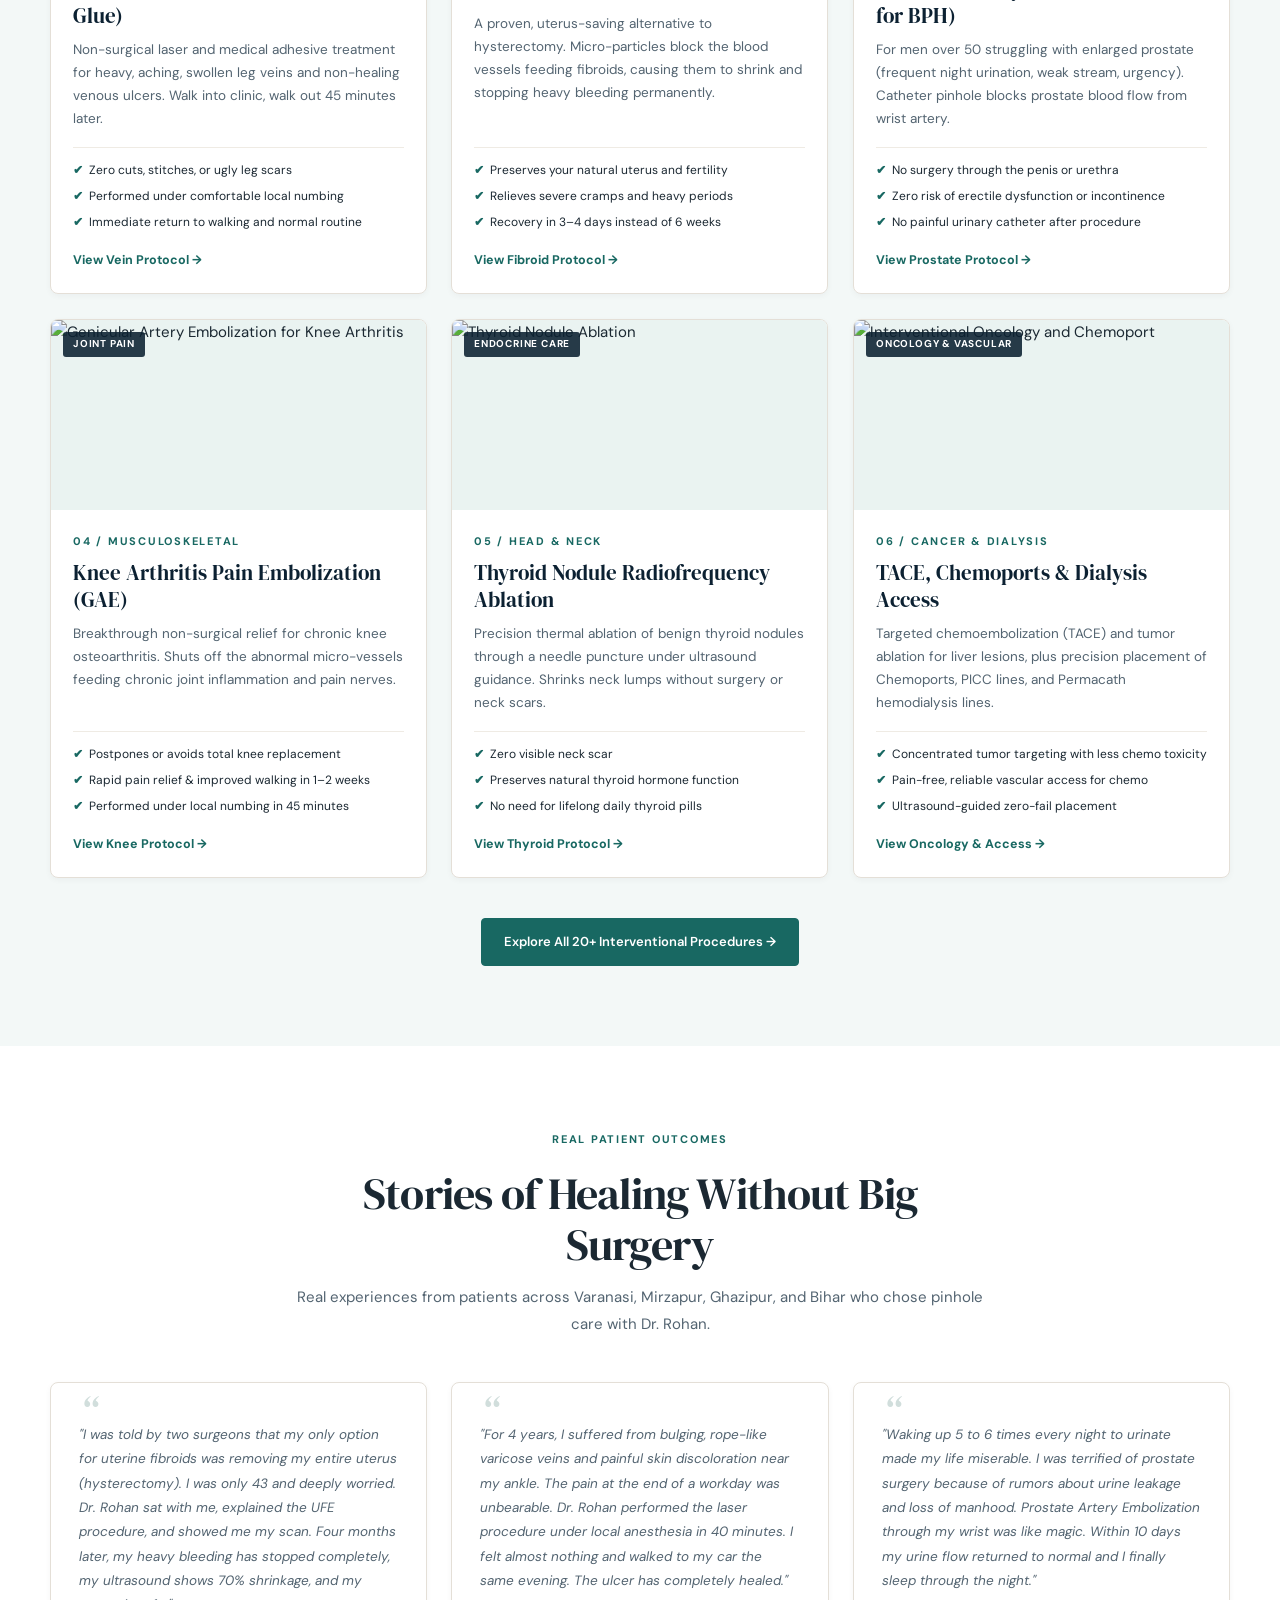
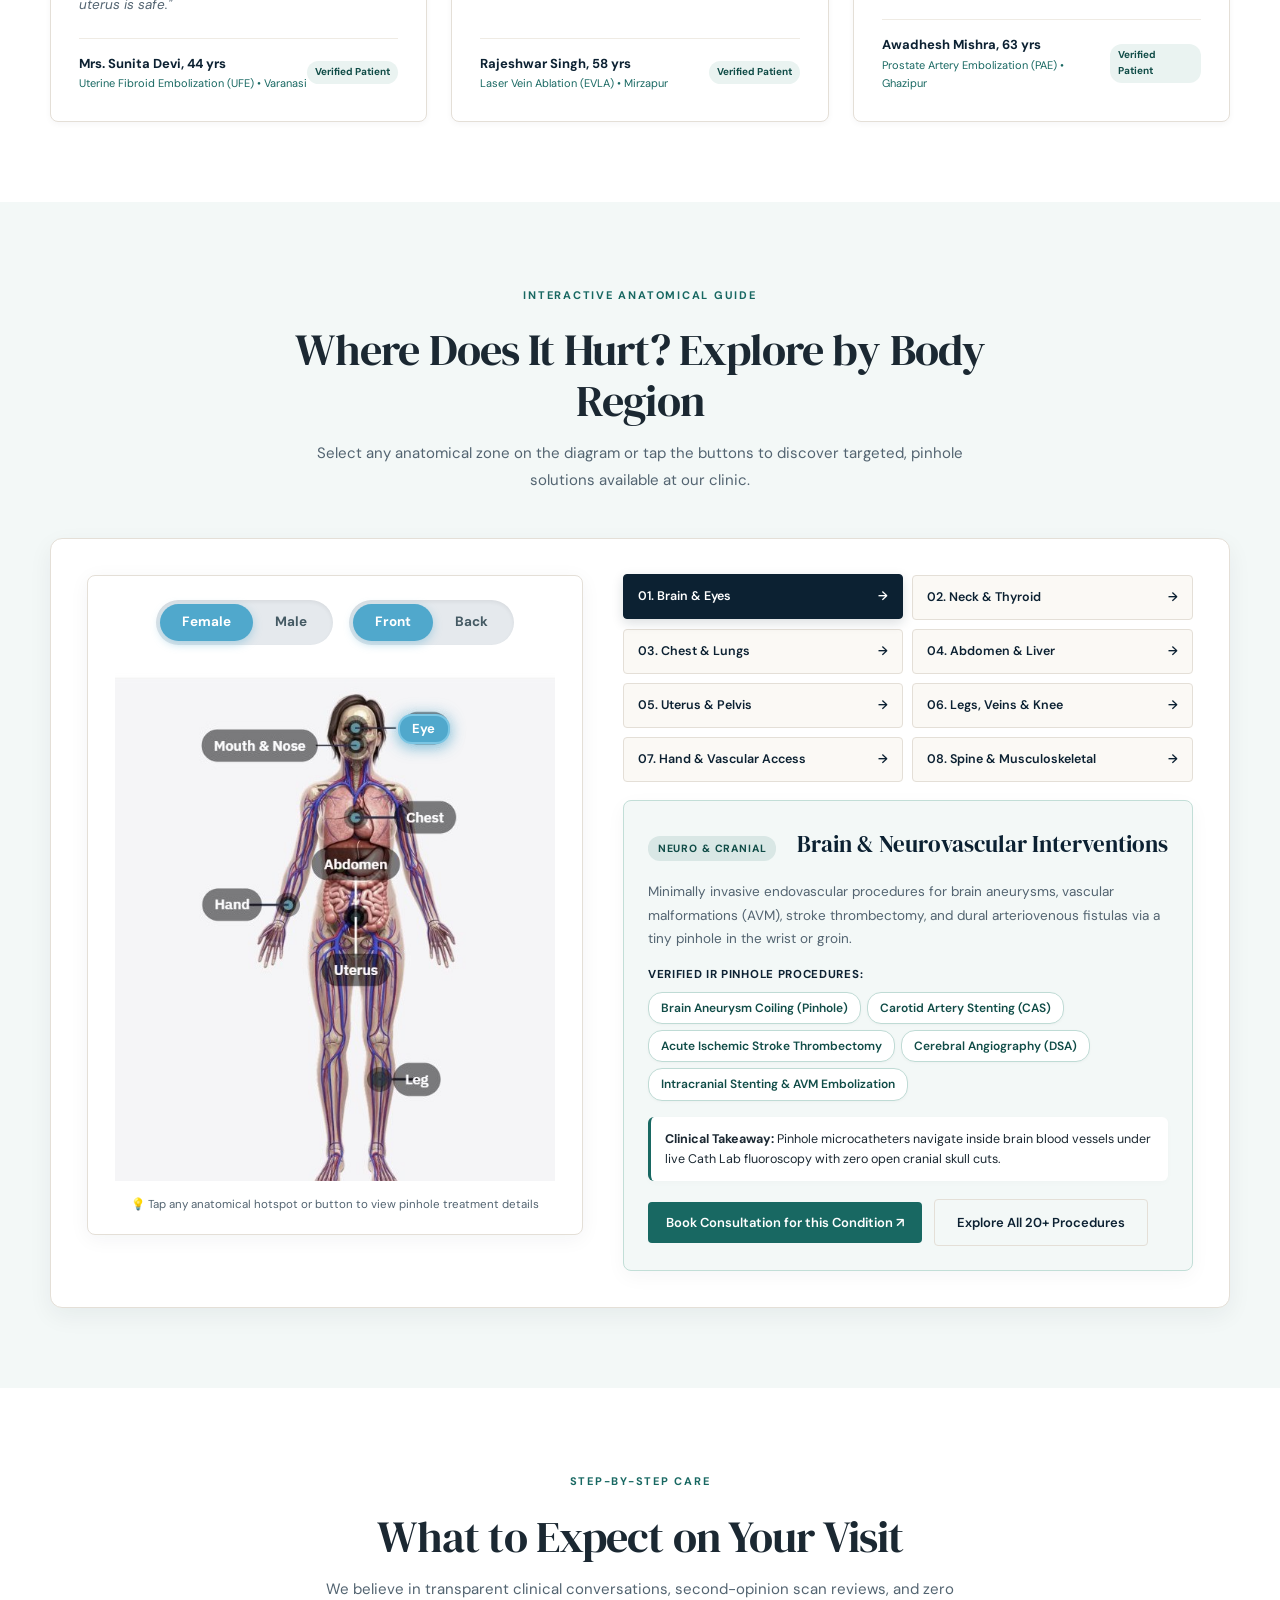
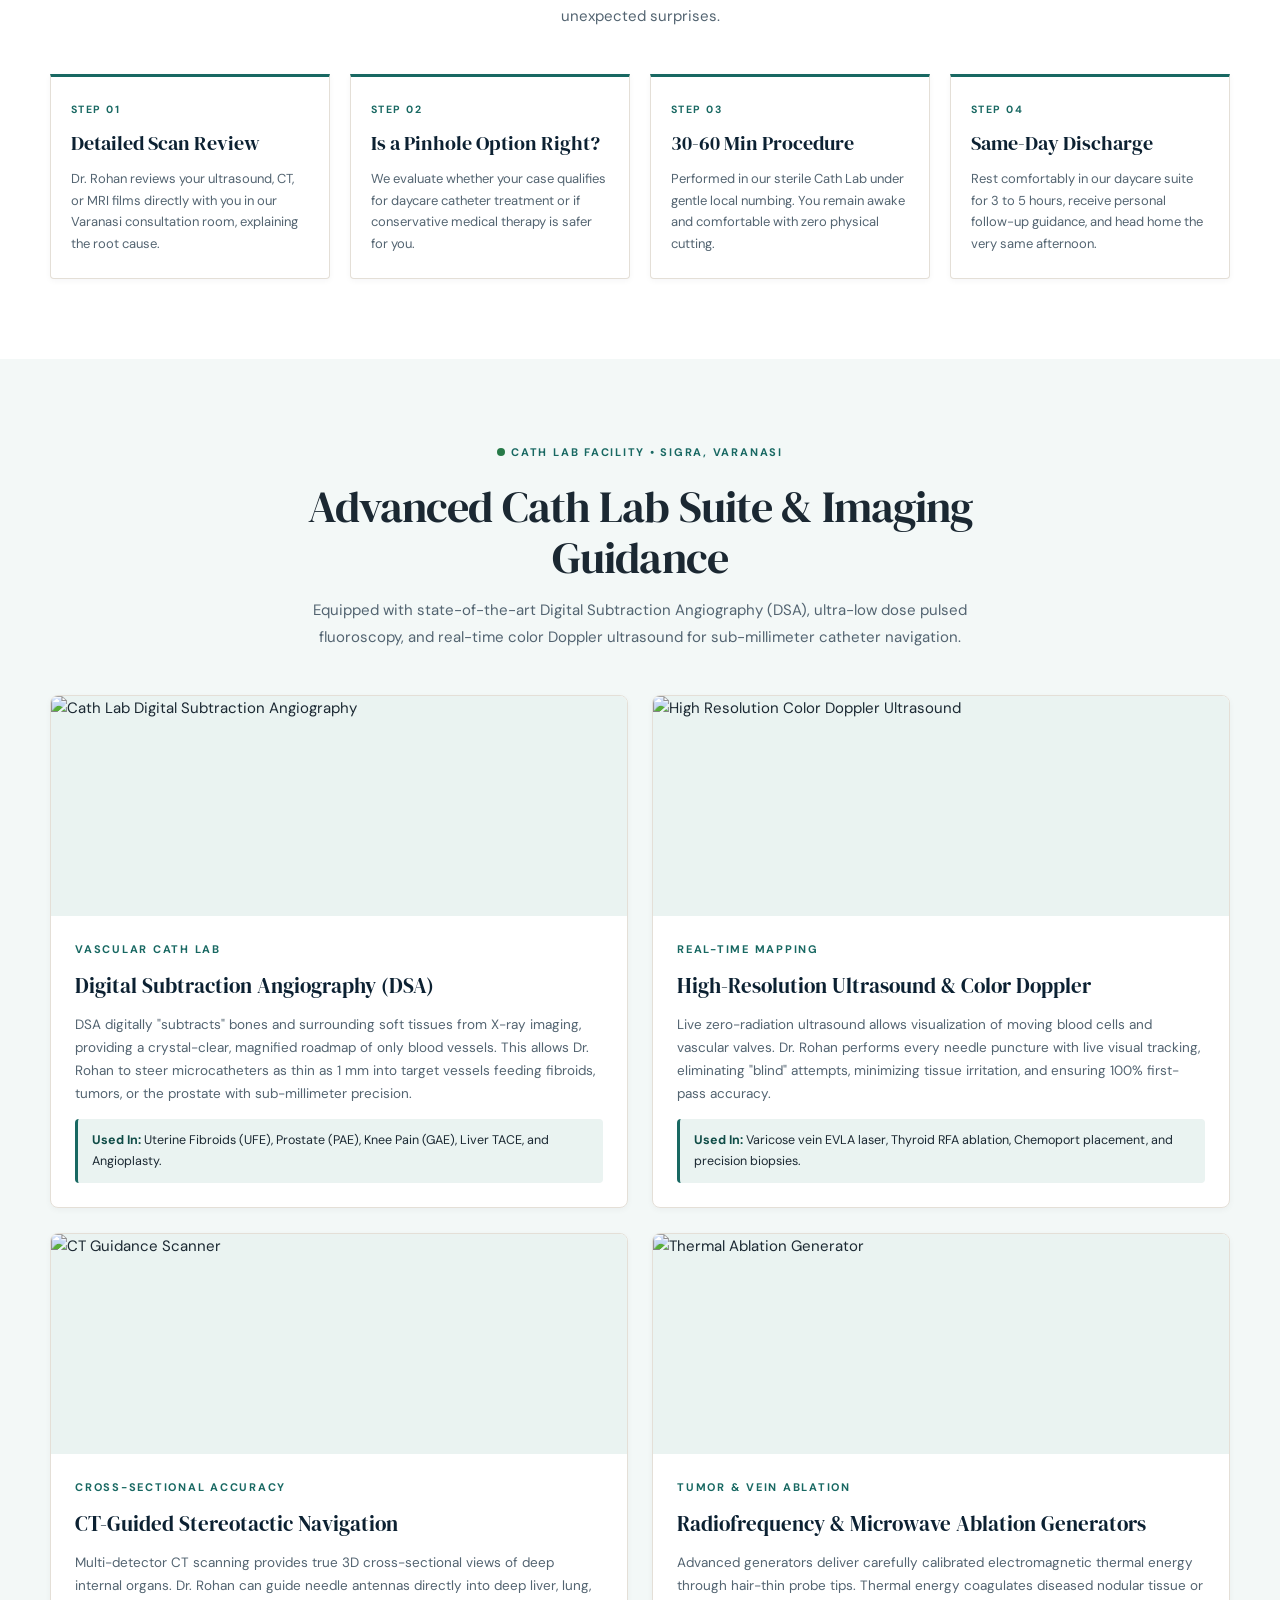
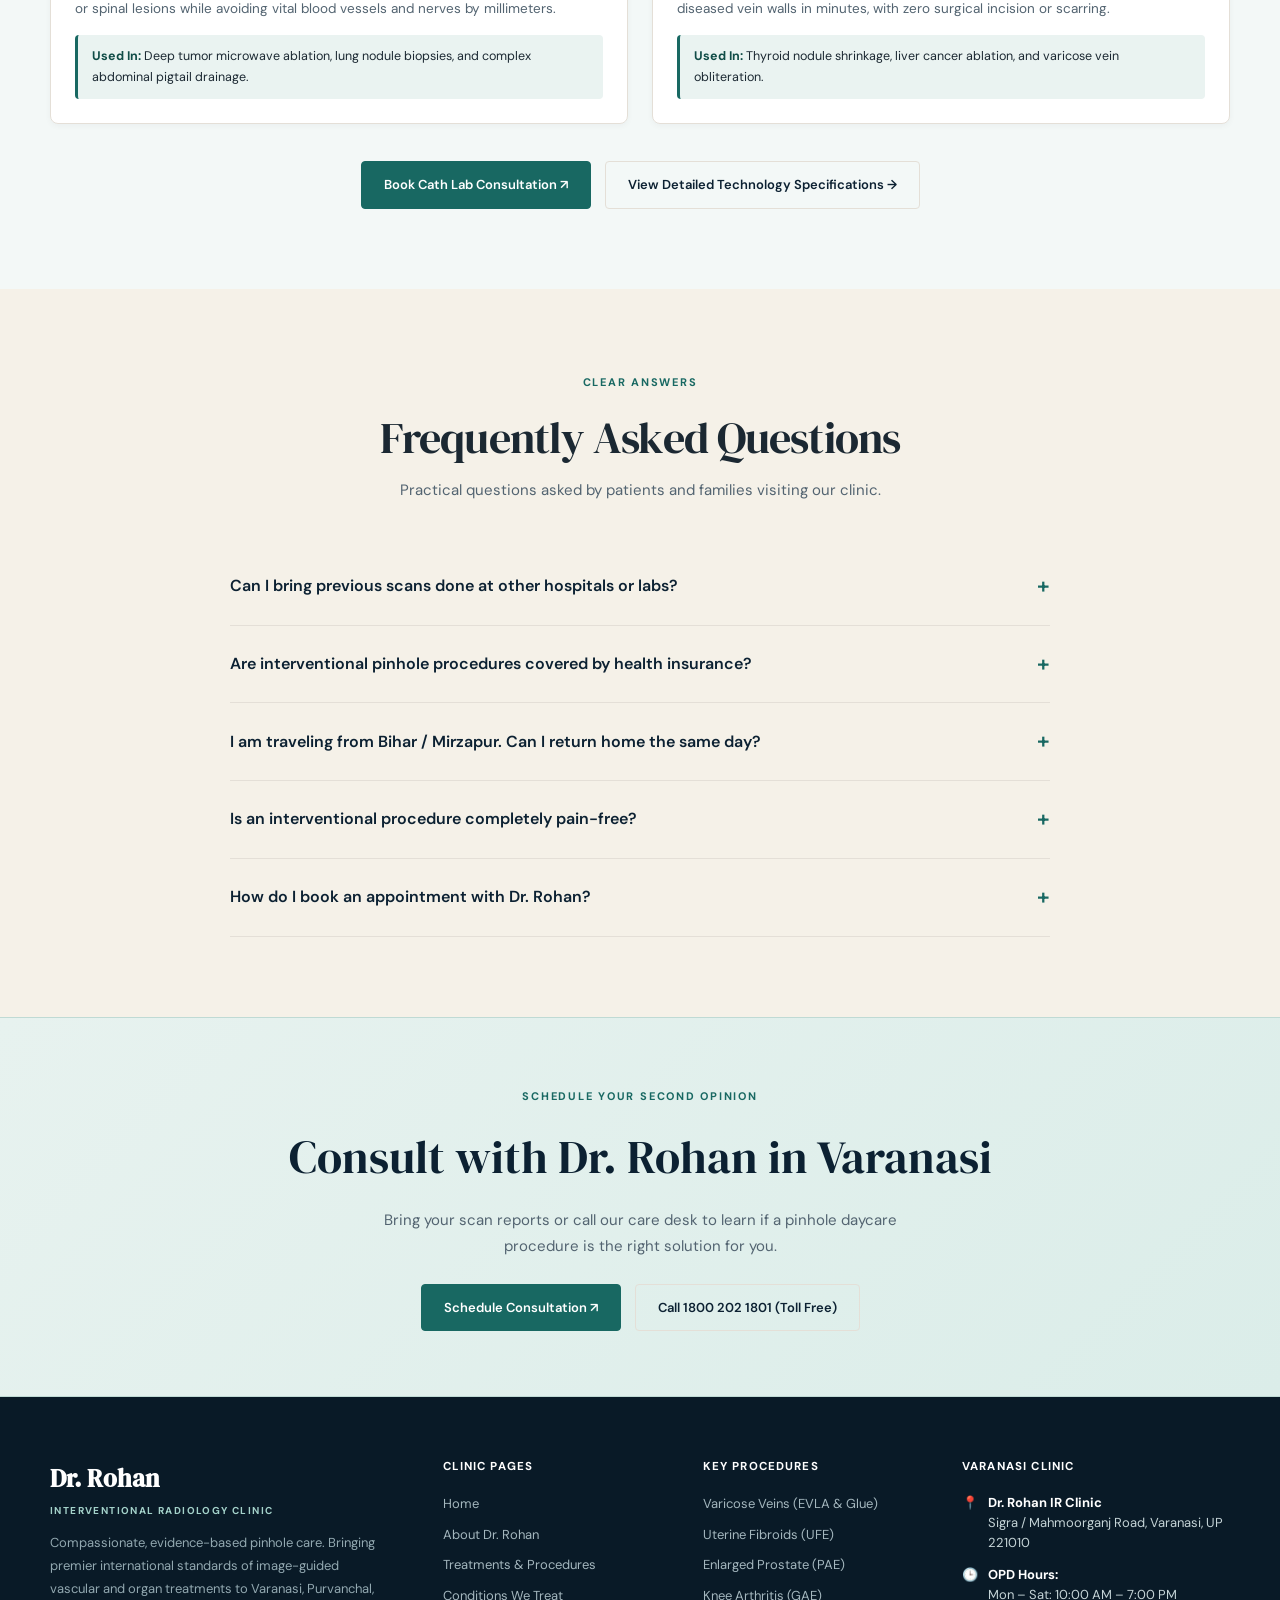
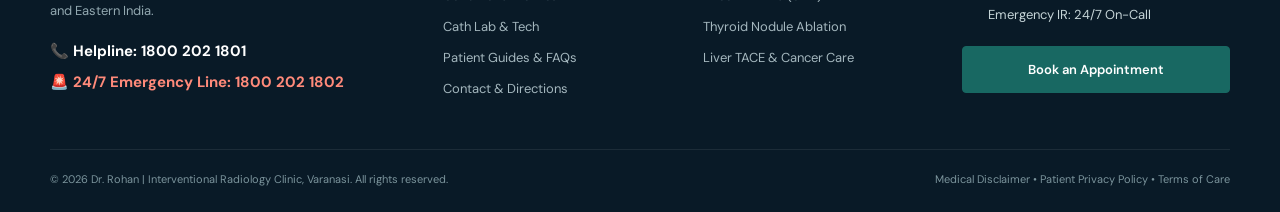
==== commit 3e5f97e5: "feat: replace vector body explorer with realistic interactive anatomy viewer and images" ====
--- a/index.html
+++ b/index.html
@@ -870,87 +870,89 @@
         </div>
 
         <div class="body-explorer-grid">
-          <!-- Interactive Silhouette Vector -->
-          <div class="body-silhouette-container">
-            <svg class="body-svg" viewBox="0 0 300 600" fill="none" xmlns="http://www.w3.org/2000/svg">
-              <g id="bodyBase" opacity="0.25" fill="#186862">
-                <circle cx="150" cy="55" r="32"/>
-                <rect x="142" y="87" width="16" height="25" rx="4"/>
-                <path d="M110 115 C110 110, 190 110, 190 115 L195 240 C195 245, 105 245, 105 240 Z"/>
-                <path d="M106 240 C106 240, 194 240, 194 240 L185 305 L115 305 Z"/>
-                <path d="M108 120 L75 220 L65 330 L80 335 L92 230 L115 140 Z"/>
-                <path d="M192 120 L225 220 L235 330 L220 335 L208 230 L185 140 Z"/>
-                <path d="M116 308 L110 440 L105 570 L132 570 L140 440 L146 308 Z"/>
-                <path d="M184 308 L190 440 L195 570 L168 570 L160 440 L154 308 Z"/>
-              </g>
-
-              <!-- Interactive Clickable Zones -->
-              <g class="body-zone-btn active" data-zone="head" onclick="selectBodyZone('head')">
-                <circle cx="150" cy="55" r="34" fill="#186862" opacity="0.6"/>
-                <rect x="139" y="86" width="22" height="26" rx="4" fill="#186862" opacity="0.6"/>
-                <text x="150" y="60" text-anchor="middle" fill="#fff" font-size="11" font-weight="bold">HEAD</text>
-              </g>
-
-              <g class="body-zone-btn" data-zone="chest" onclick="selectBodyZone('chest')">
-                <rect x="114" y="118" width="72" height="60" rx="8" fill="#186862" opacity="0.5"/>
-                <text x="150" y="152" text-anchor="middle" fill="#fff" font-size="11" font-weight="bold">CHEST</text>
-              </g>
-
-              <g class="body-zone-btn" data-zone="abdomen" onclick="selectBodyZone('abdomen')">
-                <rect x="112" y="184" width="76" height="52" rx="8" fill="#186862" opacity="0.5"/>
-                <text x="150" y="214" text-anchor="middle" fill="#fff" font-size="10" font-weight="bold">ABDOMEN</text>
-              </g>
-
-              <g class="body-zone-btn" data-zone="pelvis" onclick="selectBodyZone('pelvis')">
-                <rect x="110" y="242" width="80" height="58" rx="8" fill="#186862" opacity="0.5"/>
-                <text x="150" y="274" text-anchor="middle" fill="#fff" font-size="11" font-weight="bold">PELVIS</text>
-              </g>
-
-              <g class="body-zone-btn" data-zone="limbs" onclick="selectBodyZone('limbs')">
-                <rect x="98" y="315" width="104" height="240" rx="12" fill="#186862" opacity="0.35"/>
-                <text x="150" y="440" text-anchor="middle" fill="#fff" font-size="11" font-weight="bold">LEGS & JOINTS</text>
-              </g>
-            </svg>
-          </div>
-
-          <!-- Controls & Detailed Info -->
+          <!-- Left Column: Realistic Interactive Anatomical Figure Card (Matching Reference Screenshots) -->
+          <div class="anatomy-viewer-card">
+            <!-- Top Dual Segmented Switchers -->
+            <div class="anatomy-switch-bar">
+              <div class="anatomy-switch-pill" role="radiogroup" aria-label="Gender Selection">
+                <button type="button" class="switch-opt active" id="btnGenderFemale" onclick="setBodyGender('female')">Female</button>
+                <button type="button" class="switch-opt" id="btnGenderMale" onclick="setBodyGender('male')">Male</button>
+              </div>
+              <div class="anatomy-switch-pill" role="radiogroup" aria-label="View Selection">
+                <button type="button" class="switch-opt active" id="btnViewFront" onclick="setBodyView('front')">Front</button>
+                <button type="button" class="switch-opt" id="btnViewBack" onclick="setBodyView('back')">Back</button>
+              </div>
+            </div>
+
+            <!-- Figure Canvas with Anatomical Image and Hotspot Overlays -->
+            <div class="anatomy-figure-container">
+              <div class="anatomy-figure-wrapper" id="anatomyFigureWrapper">
+                <img id="anatomyFigureImg" class="anatomy-figure-img" src="images/body/female-body.jpg" alt="Interactive Anatomical Human Body Map">
+                <!-- Dynamic Interactive Hotspots Layer -->
+                <div class="anatomy-hotspots-layer" id="anatomyHotspots"></div>
+              </div>
+            </div>
+
+            <div class="anatomy-viewer-hint">
+              <span>💡 Tap any anatomical hotspot or button to view pinhole treatment details</span>
+            </div>
+          </div>
+
+          <!-- Right Column: Controls & Detailed Info -->
           <div class="body-controls">
             <div class="body-pill-grid">
               <button class="body-pill active" data-zone="head" onclick="selectBodyZone('head')">
-                01. Head & Neck <span>→</span>
+                01. Brain & Eyes <span>→</span>
+              </button>
+              <button class="body-pill" data-zone="neck" onclick="selectBodyZone('neck')">
+                02. Neck & Thyroid <span>→</span>
               </button>
               <button class="body-pill" data-zone="chest" onclick="selectBodyZone('chest')">
-                02. Chest & Lungs <span>→</span>
+                03. Chest & Lungs <span>→</span>
               </button>
               <button class="body-pill" data-zone="abdomen" onclick="selectBodyZone('abdomen')">
-                03. Abdomen & Liver <span>→</span>
+                04. Abdomen & Liver <span>→</span>
               </button>
-              <button class="body-pill" data-zone="pelvis" onclick="selectBodyZone('pelvis')">
-                04. Pelvis & Reproductive <span>→</span>
+              <button class="body-pill" id="bodyPillPelvis" data-zone="uterus" onclick="selectBodyZone(currentBodyGender === 'female' ? 'uterus' : 'pelvis')">
+                05. Uterus & Pelvis <span>→</span>
               </button>
-              <button class="body-pill" data-zone="limbs" onclick="selectBodyZone('limbs')" style="grid-column:span 2;">
-                05. Limbs, Veins & Knee Joint <span>→</span>
+              <button class="body-pill" data-zone="limbs" onclick="selectBodyZone('limbs')">
+                06. Legs, Veins & Knee <span>→</span>
               </button>
+              <button class="body-pill" data-zone="hand" onclick="selectBodyZone('hand')">
+                07. Hand & Vascular Access <span>→</span>
+              </button>
+              <button class="body-pill" data-zone="spine" onclick="selectBodyZone('spine')">
+                08. Spine & Musculoskeletal <span>→</span>
+              </button>
             </div>
 
             <!-- Dynamic Detail Display Card -->
-            <div class="body-detail-card">
-              <h3 id="bodyZoneTitle">Head & Neck Interventions</h3>
-              <p id="bodyZoneDesc">Non-surgical image-guided procedures for thyroid nodules, vascular lesions, and cerebrovascular conditions without open surgery or neck scars.</p>
+            <div class="body-detail-card" id="bodyDetailCard">
+              <div class="body-detail-header">
+                <span class="body-detail-badge" id="bodyZoneBadge">NEURO & SENSORY</span>
+                <h3 id="bodyZoneTitle">Brain & Neurovascular Interventions</h3>
+              </div>
+              <p id="bodyZoneDesc">Minimally invasive endovascular procedures for brain aneurysms, vascular malformations (AVM), stroke thrombectomy, and dural arteriovenous fistulas via a tiny pinhole in the wrist or groin.</p>
               
-              <div style="font-size:11.5px;font-weight:700;color:var(--oxford);margin-bottom:6px;text-transform:uppercase;letter-spacing:0.06em;">
-                Available Interventions:
+              <div class="body-detail-subhead">
+                Verified IR Pinhole Procedures:
               </div>
               <div class="condition-tags" id="bodyZoneTreatments">
-                <span class="condition-tag">Thyroid Nodule Ablation (RFA / Microwave)</span>
+                <span class="condition-tag">Brain Aneurysm Coiling</span>
                 <span class="condition-tag">Carotid Artery Stenting (CAS)</span>
-                <span class="condition-tag">Brain Aneurysm Coiling & AVM</span>
-                <span class="condition-tag">Head & Neck Vascular Malformations</span>
-                <span class="condition-tag">Epistaxis (Nosebleed) Embolization</span>
-              </div>
-
-              <div style="margin-top:16px;padding:12px;background:#fff;border-radius:6px;border-left:3px solid var(--teal);font-size:12.5px;color:var(--ink);">
-                <strong>Clinical Takeaway:</strong> <span id="bodyZoneHighlight">Thyroid RFA shrinks benign nodules through a needle puncture—preserving normal thyroid function with zero visible neck scarring.</span>
+                <span class="condition-tag">Acute Stroke Thrombectomy</span>
+                <span class="condition-tag">Cerebral Angiography (DSA)</span>
+                <span class="condition-tag">AVM Embolization</span>
+              </div>
+
+              <div class="body-detail-takeaway">
+                <strong>Clinical Takeaway:</strong> <span id="bodyZoneHighlight">Pinhole microcatheters navigate inside brain blood vessels with zero cranial skull surgery or bone cuts.</span>
+              </div>
+
+              <div class="body-detail-actions">
+                <button class="btn body-cta-btn" id="bodyZoneCta" onclick="openBooking('Brain Aneurysm Coiling')">Book Consultation for this Condition ↗</button>
+                <a class="btn secondary" href="treatments.html">Explore All 20+ Procedures</a>
               </div>
             </div>
           </div>
--- a/styles.css
+++ b/styles.css
@@ -1618,78 +1618,219 @@
 }
 
 /* ==========================================================================
-   INTERACTIVE ANATOMICAL BODY EXPLORER
+   INTERACTIVE ANATOMICAL BODY EXPLORER (MATCHING USER SCREENSHOTS)
    ========================================================================== */
 .body-explorer-grid {
   display: grid;
-  grid-template-columns: 0.9fr 1.1fr;
+  grid-template-columns: 1fr 1.15fr;
   gap: 40px;
-  align-items: center;
+  align-items: start;
   background: var(--white);
   padding: 36px;
-  border-radius: var(--radius-md);
+  border-radius: var(--radius-lg, 16px);
   border: 1px solid var(--border);
-  box-shadow: var(--shadow-subtle);
-}
-.body-silhouette-container {
-  background: var(--teal-tint);
-  border-radius: var(--radius-sm);
-  padding: 24px;
+  box-shadow: var(--shadow-card);
+}
+
+/* Left Column: Viewer Card */
+.anatomy-viewer-card {
+  background: #ffffff;
+  border: 1px solid var(--border);
+  border-radius: var(--radius-md, 12px);
+  padding: 24px 20px 20px;
+  display: flex;
+  flex-direction: column;
+  align-items: center;
+  box-shadow: 0 4px 20px rgba(12, 33, 50, 0.05);
+  position: relative;
+}
+
+/* Dual Segmented Switchers (Matching User Screenshot) */
+.anatomy-switch-bar {
   display: flex;
   justify-content: center;
   align-items: center;
-  min-height: 460px;
-}
-.body-svg { max-height: 430px; width: auto; }
-.body-zone-btn { cursor: pointer; transition: all 0.2s ease; }
-.body-zone-btn:hover circle,
-.body-zone-btn:hover rect,
-.body-zone-btn.active circle,
-.body-zone-btn.active rect {
-  fill: var(--teal) !important;
-  opacity: 0.9 !important;
-}
-
+  gap: 16px;
+  margin-bottom: 22px;
+  width: 100%;
+}
+.anatomy-switch-pill {
+  display: inline-flex;
+  background: #e5e9ed;
+  padding: 4px;
+  border-radius: 30px;
+  box-shadow: inset 0 2px 4px rgba(0, 0, 0, 0.06);
+}
+.anatomy-switch-pill .switch-opt {
+  padding: 7px 22px;
+  border-radius: 24px;
+  border: none;
+  background: transparent;
+  font-size: 13.5px;
+  font-weight: 700;
+  color: #455a64;
+  cursor: pointer;
+  transition: all 0.22s ease;
+  user-select: none;
+}
+.anatomy-switch-pill .switch-opt.active {
+  background: #50a8cc; /* Signature cyan-blue pill background from user screenshot */
+  color: #ffffff;
+  box-shadow: 0 3px 10px rgba(80, 168, 204, 0.4);
+}
+.anatomy-switch-pill .switch-opt:hover:not(.active) {
+  color: #1a202c;
+}
+
+/* Anatomical Figure Canvas & Hotspots */
+.anatomy-figure-container {
+  width: 100%;
+  display: flex;
+  justify-content: center;
+  align-items: center;
+}
+.anatomy-figure-wrapper {
+  position: relative;
+  width: 100%;
+  max-width: 440px;
+  user-select: none;
+}
+.anatomy-figure-img {
+  width: 100%;
+  height: auto;
+  display: block;
+  object-fit: contain;
+  transition: opacity 0.25s ease;
+}
+
+/* Interactive Hotspot Hitareas (Overlays the illustration's built-in pills) */
+.anatomy-hotspots-layer {
+  position: absolute;
+  inset: 0;
+  pointer-events: none;
+}
+.anatomy-hotspot-hitarea {
+  position: absolute;
+  box-sizing: border-box;
+  border-radius: 14px;
+  border: 2px solid transparent;
+  background: transparent;
+  cursor: pointer;
+  pointer-events: auto;
+  z-index: 10;
+  transition: all 0.22s cubic-bezier(0.16, 1, 0.3, 1);
+  display: flex;
+  align-items: center;
+  justify-content: center;
+  text-align: center;
+  user-select: none;
+}
+
+.anatomy-hotspot-hitarea .hotspot-pill-label {
+  opacity: 0;
+  visibility: hidden;
+  color: #ffffff;
+  font-family: var(--font-sans);
+  font-weight: 700;
+  font-size: clamp(10px, 2.4vw, 13px);
+  line-height: 1;
+  letter-spacing: -0.01em;
+  pointer-events: none;
+  white-space: nowrap;
+  transition: opacity 0.18s ease;
+}
+
+/* Subtle hover halo over the existing pill */
+.anatomy-hotspot-hitarea:hover:not(.active) {
+  background: rgba(80, 168, 204, 0.2);
+  border-color: rgba(80, 168, 204, 0.65);
+  box-shadow: 0 0 10px rgba(80, 168, 204, 0.35);
+}
+
+/* Active State: The pill box itself changes color to signature cyan-blue! */
+.anatomy-hotspot-hitarea.active {
+  background: #50a8cc; /* Signature cyan-blue pill from switcher design */
+  border: 2px solid #7bc6e4;
+  box-shadow: 0 4px 14px rgba(80, 168, 204, 0.5), 0 0 16px rgba(80, 168, 204, 0.4);
+}
+
+.anatomy-hotspot-hitarea.active .hotspot-pill-label {
+  opacity: 1;
+  visibility: visible;
+}
+
+.anatomy-viewer-hint {
+  font-size: 11.5px;
+  color: var(--muted);
+  margin-top: 14px;
+  text-align: center;
+}
+
+/* Right Column: Controls & Cards */
 .body-controls {
   display: flex;
   flex-direction: column;
-  gap: 16px;
+  gap: 18px;
 }
 .body-pill-grid {
   display: grid;
   grid-template-columns: repeat(2, 1fr);
-  gap: 10px;
+  gap: 9px;
 }
 .body-pill {
   background: var(--canvas);
   border: 1px solid var(--border);
-  padding: 13px 16px;
+  padding: 11px 14px;
   border-radius: var(--radius-sm);
   text-align: left;
   cursor: pointer;
   display: flex;
   align-items: center;
   justify-content: space-between;
-  font-size: 13px;
+  font-size: 12.5px;
   font-weight: 600;
   color: var(--oxford);
-  transition: all 0.2s;
-}
-.body-pill:hover, .body-pill.active {
+  transition: all 0.2s ease;
+}
+.body-pill:hover,
+.body-pill.active {
   background: var(--oxford);
   color: #fff;
   border-color: var(--oxford);
-}
+  transform: translateY(-1px);
+  box-shadow: 0 4px 12px rgba(12, 33, 50, 0.15);
+}
+
+/* Detail Card Upgraded */
 .body-detail-card {
   background: var(--teal-tint);
-  border: 1px solid #cce2dc;
-  border-radius: var(--radius-sm);
+  border: 1.5px solid #c2ded7;
+  border-radius: var(--radius-md);
   padding: 24px;
+  box-shadow: 0 6px 20px rgba(12, 33, 50, 0.04);
+}
+.body-detail-header {
+  display: flex;
+  justify-content: space-between;
+  align-items: center;
+  flex-wrap: wrap;
+  gap: 10px;
+  margin-bottom: 8px;
+}
+.body-detail-badge {
+  font-size: 10.5px;
+  font-weight: 700;
+  letter-spacing: 0.08em;
+  text-transform: uppercase;
+  color: var(--teal-dark);
+  background: rgba(24, 104, 98, 0.12);
+  padding: 4px 10px;
+  border-radius: 12px;
 }
 .body-detail-card h3 {
   font-family: var(--font-serif);
-  font-size: 22px;
-  font-weight: 400;
+  font-size: 23px;
+  font-weight: 500;
   color: var(--oxford);
   margin-bottom: 8px;
 }
@@ -1699,20 +1840,61 @@
   line-height: 1.75;
   margin-bottom: 14px;
 }
+.body-detail-subhead {
+  font-size: 11.5px;
+  font-weight: 700;
+  color: var(--oxford);
+  margin-bottom: 8px;
+  text-transform: uppercase;
+  letter-spacing: 0.06em;
+}
 .condition-tags {
   display: flex;
   flex-wrap: wrap;
   gap: 6px;
-  margin-top: 10px;
+  margin-bottom: 16px;
 }
 .condition-tag {
   background: var(--white);
   border: 1px solid #bfdbd5;
-  padding: 4px 10px;
-  border-radius: 12px;
-  font-size: 11.5px;
+  padding: 5px 12px;
+  border-radius: 14px;
+  font-size: 12px;
   color: var(--teal-dark);
   font-weight: 600;
+  box-shadow: 0 1px 3px rgba(0, 0, 0, 0.03);
+}
+.body-detail-takeaway {
+  margin-bottom: 18px;
+  padding: 12px 14px;
+  background: #ffffff;
+  border-radius: 6px;
+  border-left: 3.5px solid var(--teal);
+  font-size: 12.5px;
+  color: var(--ink);
+  line-height: 1.6;
+  box-shadow: 0 2px 6px rgba(0, 0, 0, 0.02);
+}
+.body-detail-actions {
+  display: flex;
+  gap: 12px;
+  flex-wrap: wrap;
+  align-items: center;
+}
+.body-cta-btn {
+  background: var(--teal);
+  color: #fff;
+  border: none;
+  font-weight: 600;
+  padding: 10px 18px;
+  border-radius: var(--radius-sm);
+  cursor: pointer;
+  transition: all 0.2s ease;
+}
+.body-cta-btn:hover {
+  background: var(--teal-dark);
+  transform: translateY(-2px);
+  box-shadow: 0 6px 16px rgba(24, 104, 98, 0.25);
 }
 
 /* ==========================================================================
